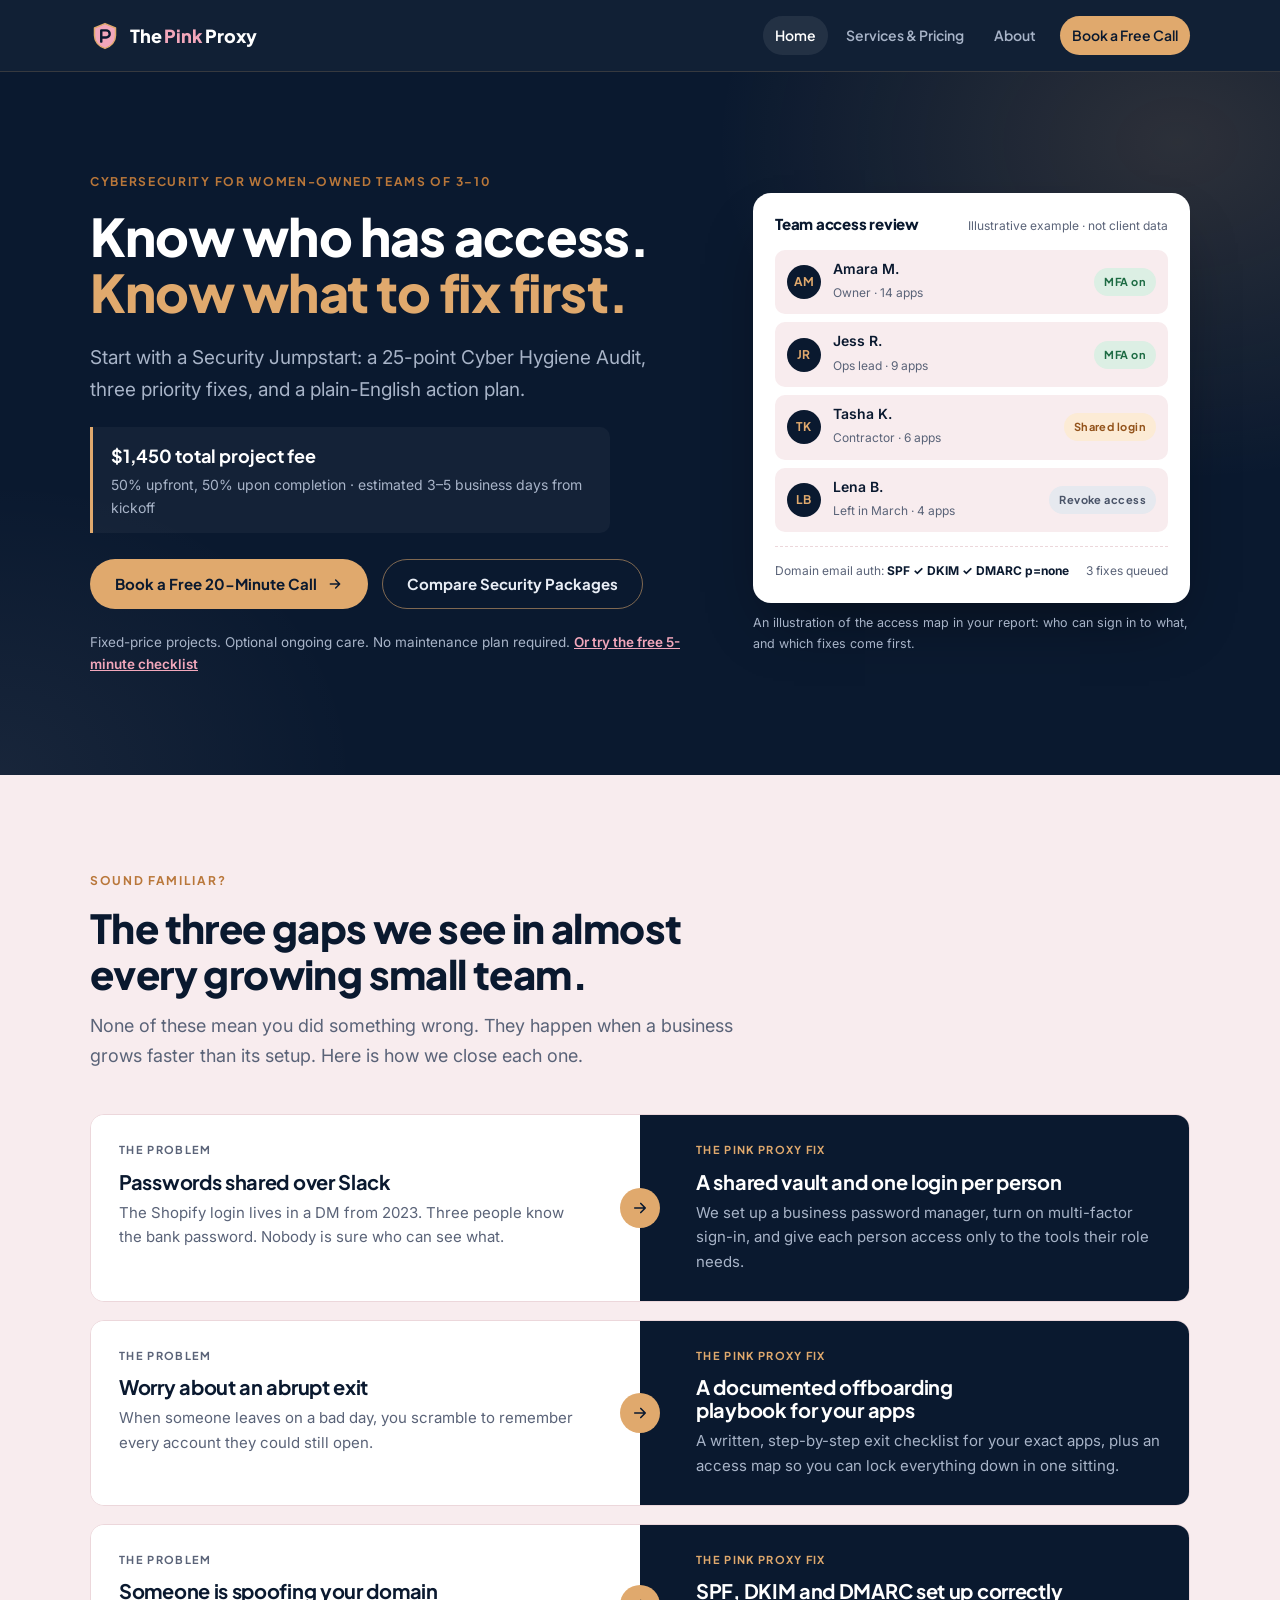
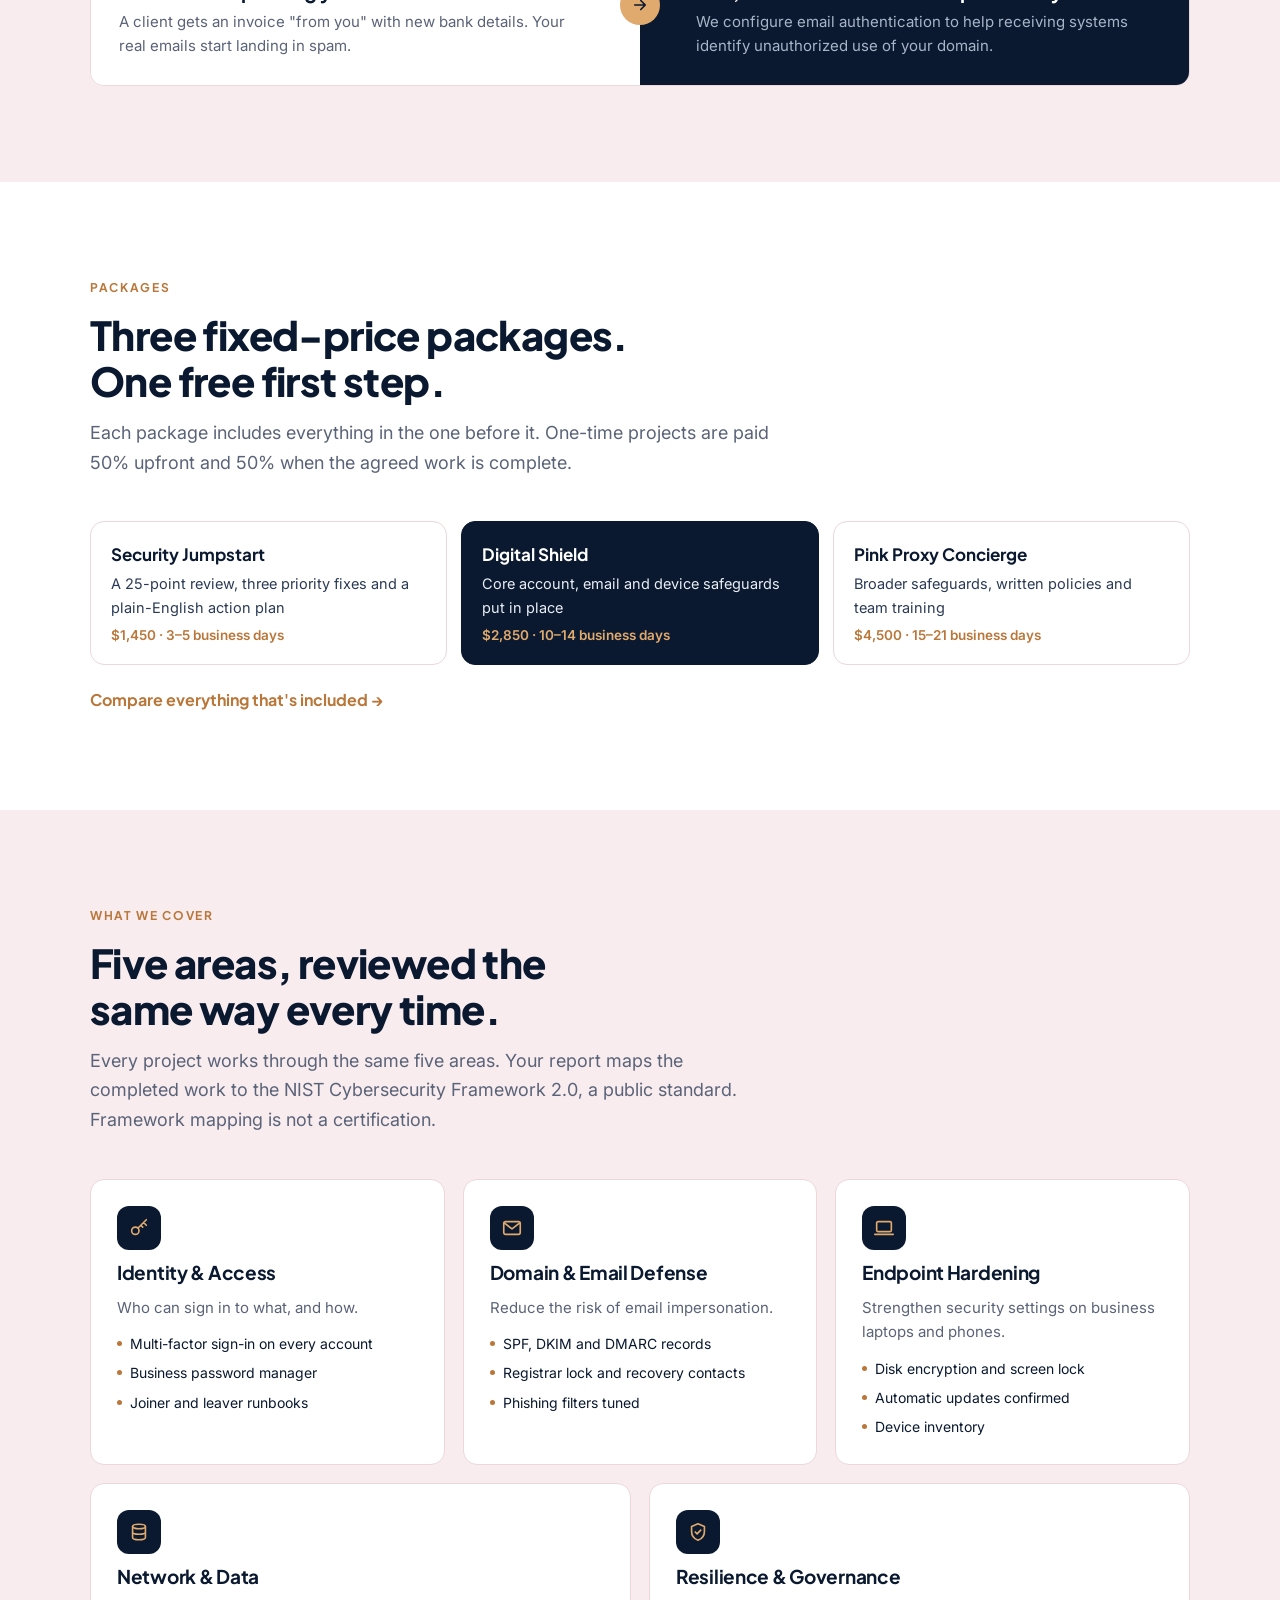
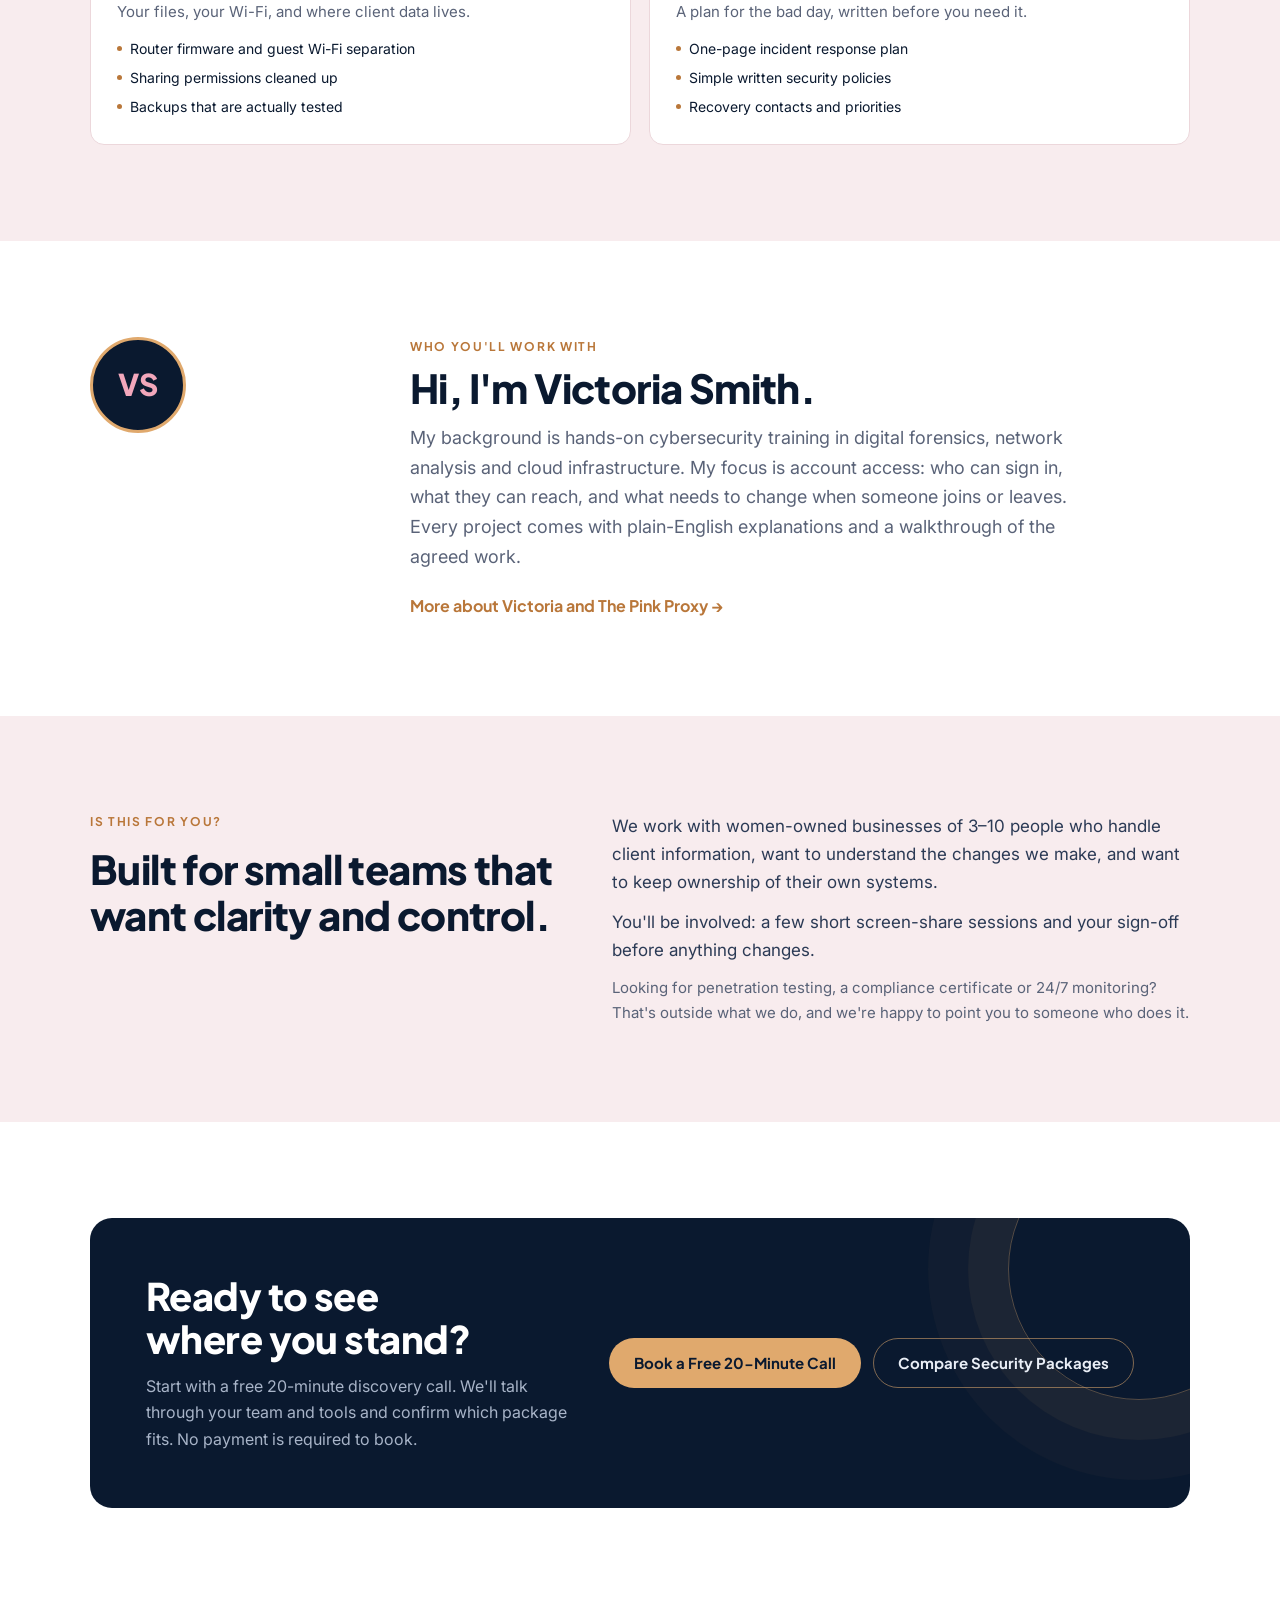
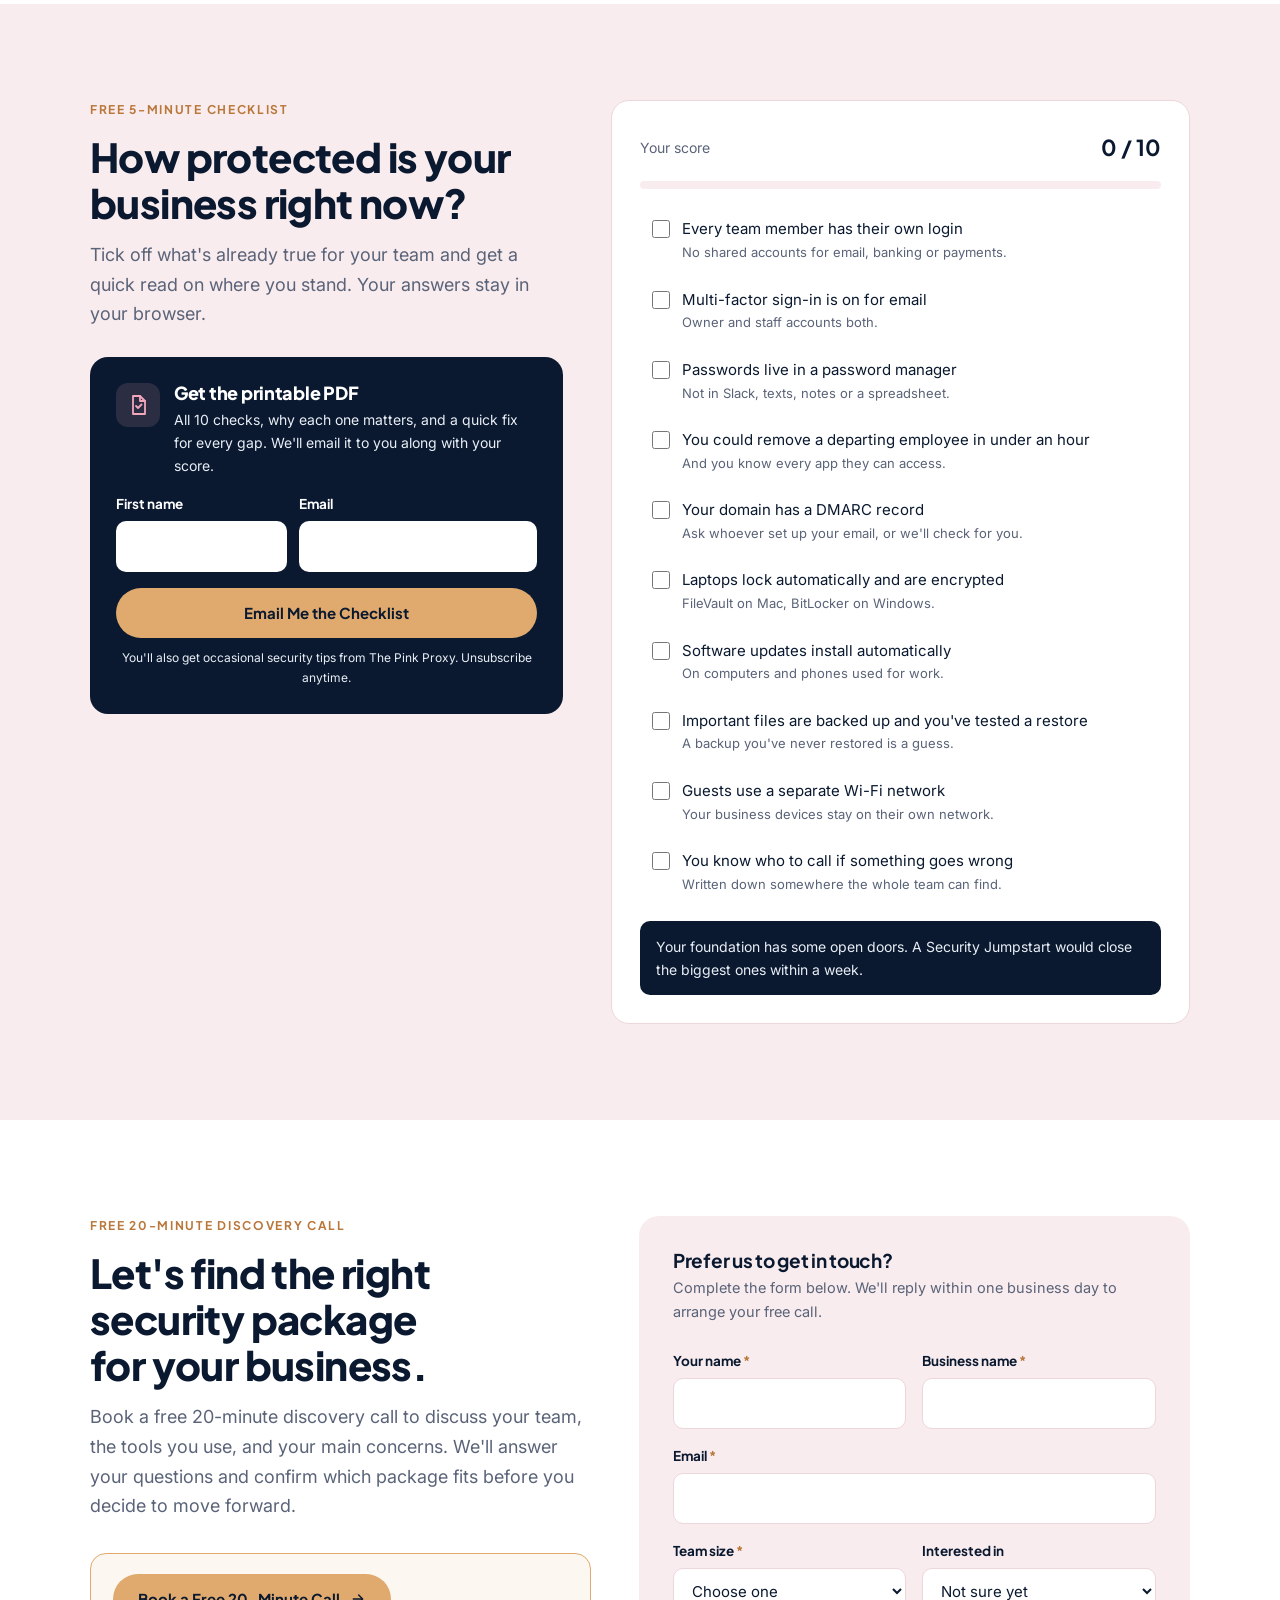
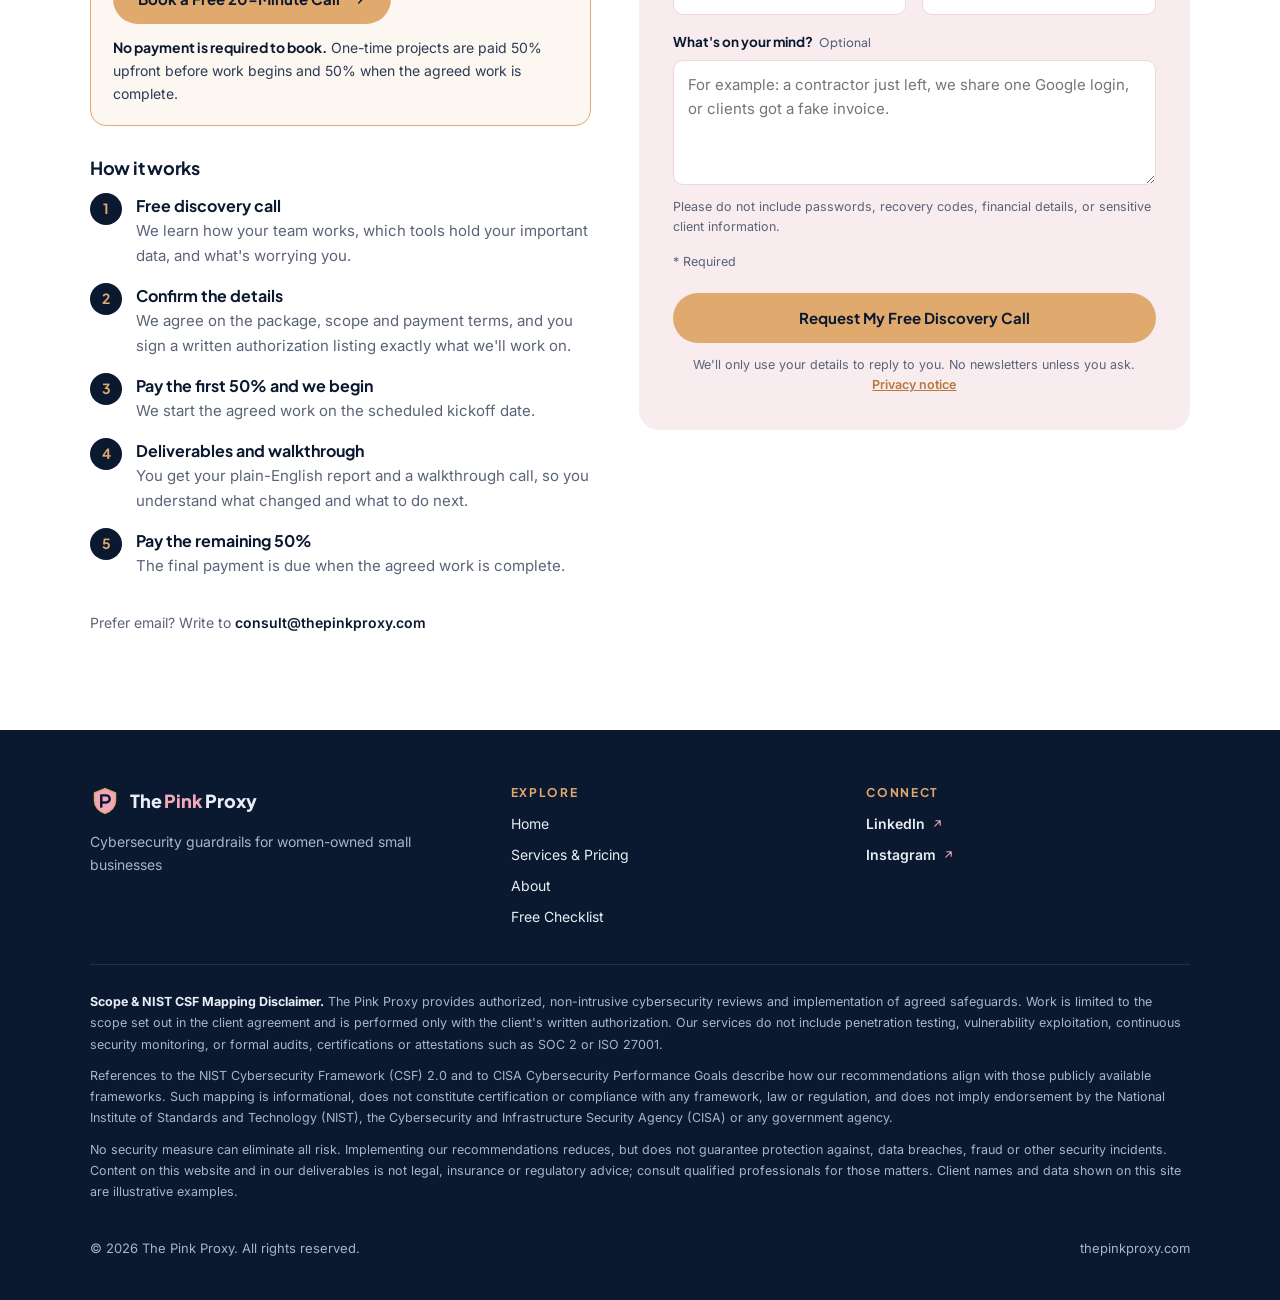
==== index.html @ 1617283b "Review 04: homepage hero, section order, package overview, founder and fit blocks Implements brief i" ====
<!doctype html>
<html lang="en">
<head>
<meta charset="utf-8">
<meta name="viewport" content="width=device-width, initial-scale=1">
<title>The Pink Proxy | Cybersecurity for Women-Owned Small Businesses</title>
<meta name="description" content="Cybersecurity guardrails for women-owned small businesses with 3–10 employees. Fixed-price security projects mapped to NIST CSF 2.0, starting with a free 20-minute discovery call.">
<meta property="og:title" content="The Pink Proxy | Cybersecurity for Women-Owned Small Businesses">
<meta property="og:description" content="Cybersecurity guardrails for women-owned small businesses with 3–10 employees. Fixed-price security projects mapped to NIST CSF 2.0, starting with a free 20-minute discovery call.">
<meta property="og:type" content="website">
<meta property="og:url" content="https://thepinkproxy.com/">
<meta name="theme-color" content="#0A192F">
<link rel="icon" href="assets/favicon.svg" type="image/svg+xml">
<link rel="preconnect" href="https://fonts.googleapis.com">
<link rel="preconnect" href="https://fonts.gstatic.com" crossorigin>
<link rel="stylesheet" href="https://fonts.googleapis.com/css2?family=Plus+Jakarta+Sans:wght@500;600;700;800&family=Inter:wght@400;500;600&display=swap">
<link rel="stylesheet" href="css/styles.css">
</head>
<body>

<!-- Icon sprite: referenced with <use href="#i-name"> -->
<svg width="0" height="0" style="position:absolute" aria-hidden="true">
  <symbol id="i-check" viewBox="0 0 24 24" fill="none" stroke="currentColor" stroke-width="2.4" stroke-linecap="round" stroke-linejoin="round"><path d="M5 12.5l4.5 4.5L19 7.5"/></symbol>
  <symbol id="i-arrow" viewBox="0 0 24 24" fill="none" stroke="currentColor" stroke-width="2.2" stroke-linecap="round" stroke-linejoin="round"><path d="M5 12h14M13 6l6 6-6 6"/></symbol>
  <symbol id="i-key" viewBox="0 0 24 24" fill="none" stroke="currentColor" stroke-width="1.8" stroke-linecap="round" stroke-linejoin="round"><circle cx="8" cy="15" r="4"/><path d="M11 12l9-9M17 6l3 3M14 9l2 2"/></symbol>
  <symbol id="i-mail" viewBox="0 0 24 24" fill="none" stroke="currentColor" stroke-width="1.8" stroke-linecap="round" stroke-linejoin="round"><rect x="3" y="5" width="18" height="14" rx="2"/><path d="M3.5 6.5l8.5 6.5 8.5-6.5"/></symbol>
  <symbol id="i-laptop" viewBox="0 0 24 24" fill="none" stroke="currentColor" stroke-width="1.8" stroke-linecap="round" stroke-linejoin="round"><rect x="4" y="5" width="16" height="11" rx="1.5"/><path d="M2 19h20"/></symbol>
  <symbol id="i-net" viewBox="0 0 24 24" fill="none" stroke="currentColor" stroke-width="1.8" stroke-linecap="round" stroke-linejoin="round"><ellipse cx="12" cy="6" rx="7" ry="2.5"/><path d="M5 6v6c0 1.4 3.1 2.5 7 2.5s7-1.1 7-2.5V6M5 12v6c0 1.4 3.1 2.5 7 2.5s7-1.1 7-2.5v-6"/></symbol>
  <symbol id="i-shield" viewBox="0 0 24 24" fill="none" stroke="currentColor" stroke-width="1.8" stroke-linecap="round" stroke-linejoin="round"><path d="M12 3l7 3v5.5c0 4.4-3 8.1-7 9.5-4-1.4-7-5.1-7-9.5V6l7-3z"/><path d="M9 12l2 2 4-4"/></symbol>
  <symbol id="i-ext" viewBox="0 0 24 24" fill="none" stroke="currentColor" stroke-width="2" stroke-linecap="round" stroke-linejoin="round"><path d="M7 17L17 7M9 7h8v8"/></symbol>
  <symbol id="i-info" viewBox="0 0 24 24" fill="none" stroke="currentColor" stroke-width="1.8" stroke-linecap="round" stroke-linejoin="round"><circle cx="12" cy="12" r="9"/><path d="M12 11v6M12 7.5v.5"/></symbol>
</svg>

<header class="site">
  <div class="wrap bar">
    <a class="logo" href="index.html" aria-label="The Pink Proxy home">
      <svg class="logo-mark" viewBox="0 0 32 32" aria-hidden="true"><path d="M16 2.8l11.2 4.7v8c0 6.6-4.7 11.9-11.2 13.7C9.5 27.4 4.8 22.1 4.8 15.5v-8L16 2.8z" fill="#F2A7BB" stroke="#E0A96D" stroke-width="1.6" stroke-linejoin="round"/><path d="M12 22V10h5.2a3.8 3.8 0 010 7.6H12" fill="none" stroke="#0A192F" stroke-width="2.6" stroke-linecap="round" stroke-linejoin="round"/></svg>
      <span>The <em>Pink</em> Proxy</span>
    </a>
    <nav class="main" aria-label="Main">
      <a href="index.html" aria-current="page">Home</a>
      <a href="services.html">Services &amp; Pricing</a>
      <a href="about.html">About</a>
      <a href="#book" class="nav-cta">Book a Free Call</a>
    </nav>
  </div>
</header>

<main>
  <div class="hero">
    <div class="wrap">
      <div>
        <p class="eyebrow">Cybersecurity for women-owned teams of 3–10</p>
        <h1 style="margin-top:16px">Know who has access. <span class="accent">Know what to fix first.</span></h1>
        <p class="sub">Start with a Security Jumpstart: a 25-point Cyber Hygiene Audit, three priority fixes, and a plain-English action plan.</p>
        <p class="offer"><b>$1,450 total project fee</b><span>50% upfront, 50% upon completion · estimated 3–5 business days from kickoff</span></p>
        <div class="ctas">
          <a class="btn btn-primary" href="#book">Book a Free 20-Minute Call <svg aria-hidden="true"><use href="#i-arrow"/></svg></a>
          <a class="btn btn-ghost" href="services.html">Compare Security Packages</a>
        </div>
        <p class="hero-note">Fixed-price projects. Optional ongoing care. No maintenance plan required. <a href="#checklist">Or try the free 5-minute checklist</a></p>
      </div>
      <figure class="roster-fig">
        <aside class="roster" aria-label="Illustrative access-review example">
          <div class="roster-head"><h3>Team access review</h3><small>Illustrative example · not client data</small></div>
          <ul>
            <li><div class="av" aria-hidden="true">AM</div><div class="who"><b>Amara M.</b><span>Owner · 14 apps</span></div><span class="pill ok">MFA on</span></li>
            <li><div class="av" aria-hidden="true">JR</div><div class="who"><b>Jess R.</b><span>Ops lead · 9 apps</span></div><span class="pill ok">MFA on</span></li>
            <li><div class="av" aria-hidden="true">TK</div><div class="who"><b>Tasha K.</b><span>Contractor · 6 apps</span></div><span class="pill warn">Shared login</span></li>
            <li><div class="av" aria-hidden="true">LB</div><div class="who"><b>Lena B.</b><span>Left in March · 4 apps</span></div><span class="pill off">Revoke access</span></li>
          </ul>
          <div class="foot"><span>Domain email auth: <b>SPF ✓ DKIM ✓ DMARC p=none</b></span><span>3 fixes queued</span></div>
        </aside>
        <figcaption>An illustration of the access map in your report: who can sign in to what, and which fixes come first.</figcaption>
      </figure>
    </div>
  </div>

  <section class="band blush">
    <div class="wrap">
      <div class="section-head">
        <p class="eyebrow">Sound familiar?</p>
        <h2 class="h2">The three gaps we see in almost every growing small team.</h2>
        <p class="lede">None of these mean you did something wrong. They happen when a business grows faster than its setup. Here is how we close each one.</p>
      </div>
      <div class="ps">
        <div class="ps-row">
          <div class="ps-cell problem"><p class="tag">The problem</p><h3>Passwords shared over Slack</h3><p>The Shopify login lives in a DM from 2023. Three people know the bank password. Nobody is sure who can see what.</p></div>
          <div class="ps-arrow" aria-hidden="true"><span><svg><use href="#i-arrow"/></svg></span></div>
          <div class="ps-cell fix"><p class="tag">The Pink Proxy fix</p><h3>A shared vault and one login per person</h3><p>We set up a business password manager, turn on multi-factor sign-in, and give each person access only to the tools their role needs.</p></div>
        </div>
        <div class="ps-row">
          <div class="ps-cell problem"><p class="tag">The problem</p><h3>Worry about an abrupt exit</h3><p>When someone leaves on a bad day, you scramble to remember every account they could still open.</p></div>
          <div class="ps-arrow" aria-hidden="true"><span><svg><use href="#i-arrow"/></svg></span></div>
          <div class="ps-cell fix"><p class="tag">The Pink Proxy fix</p><h3>A documented offboarding playbook for your apps</h3><p>A written, step-by-step exit checklist for your exact apps, plus an access map so you can lock everything down in one sitting.</p></div>
        </div>
        <div class="ps-row">
          <div class="ps-cell problem"><p class="tag">The problem</p><h3>Someone is spoofing your domain</h3><p>A client gets an invoice "from you" with new bank details. Your real emails start landing in spam.</p></div>
          <div class="ps-arrow" aria-hidden="true"><span><svg><use href="#i-arrow"/></svg></span></div>
          <div class="ps-cell fix"><p class="tag">The Pink Proxy fix</p><h3>SPF, DKIM and DMARC set up correctly</h3><p>We configure email authentication to help receiving systems identify unauthorized use of your domain.</p></div>
        </div>
      </div>
    </div>
  </section>

  <section class="band">
    <div class="wrap">
      <div class="section-head">
        <p class="eyebrow">Packages</p>
        <h2 class="h2">Three fixed-price packages. One free first step.</h2>
        <p class="lede">Each package includes everything in the one before it. One-time projects are paid 50% upfront and 50% when the agreed work is complete.</p>
      </div>
      <div class="chooser-grid">
        <a class="pick" href="services.html#tier-jumpstart"><b>Security Jumpstart</b><span>A 25-point review, three priority fixes and a plain-English action plan</span><em>$1,450 · 3–5 business days</em></a>
        <a class="pick rec" href="services.html#tier-shield"><b>Digital Shield</b><span>Core account, email and device safeguards put in place</span><em>$2,850 · 10–14 business days</em></a>
        <a class="pick" href="services.html#tier-concierge"><b>Pink Proxy Concierge</b><span>Broader safeguards, written policies and team training</span><em>$4,500 · 15–21 business days</em></a>
      </div>
      <p class="more-link"><a href="services.html">Compare everything that's included →</a></p>
    </div>
  </section>

  <section class="band blush">
    <div class="wrap">
      <div class="section-head">
        <p class="eyebrow">What we cover</p>
        <h2 class="h2">Five areas, reviewed the same way every time.</h2>
        <p class="lede">Every project works through the same five areas. Your report maps the completed work to the NIST Cybersecurity Framework 2.0, a public standard. Framework mapping is not a certification.</p>
      </div>
      <div class="pillars">
        <article class="pillar">
          <div class="ic"><svg><use href="#i-key"/></svg></div>
          <h3>Identity &amp; Access</h3>
          <p>Who can sign in to what, and how.</p>
          <ul><li>Multi-factor sign-in on every account</li><li>Business password manager</li><li>Joiner and leaver runbooks</li></ul>
        </article>
        <article class="pillar">
          <div class="ic"><svg><use href="#i-mail"/></svg></div>
          <h3>Domain &amp; Email Defense</h3>
          <p>Reduce the risk of email impersonation.</p>
          <ul><li>SPF, DKIM and DMARC records</li><li>Registrar lock and recovery contacts</li><li>Phishing filters tuned</li></ul>
        </article>
        <article class="pillar">
          <div class="ic"><svg><use href="#i-laptop"/></svg></div>
          <h3>Endpoint Hardening</h3>
          <p>Strengthen security settings on business laptops and phones.</p>
          <ul><li>Disk encryption and screen lock</li><li>Automatic updates confirmed</li><li>Device inventory</li></ul>
        </article>
        <article class="pillar">
          <div class="ic"><svg><use href="#i-net"/></svg></div>
          <h3>Network &amp; Data</h3>
          <p>Your files, your Wi-Fi, and where client data lives.</p>
          <ul><li>Router firmware and guest Wi-Fi separation</li><li>Sharing permissions cleaned up</li><li>Backups that are actually tested</li></ul>
        </article>
        <article class="pillar">
          <div class="ic"><svg><use href="#i-shield"/></svg></div>
          <h3>Resilience &amp; Governance</h3>
          <p>A plan for the bad day, written before you need it.</p>
          <ul><li>One-page incident response plan</li><li>Simple written security policies</li><li>Recovery contacts and priorities</li></ul>
        </article>
      </div>
    </div>
  </section>

  <section class="band">
    <div class="wrap founder-mini">
      <div class="initials" aria-hidden="true">VS</div>
      <div>
        <p class="eyebrow">Who you'll work with</p>
        <h2 class="h2" style="margin-top:8px">Hi, I'm Victoria Smith.</h2>
        <p class="lede" style="margin-top:12px">My background is hands-on cybersecurity training in digital forensics, network analysis and cloud infrastructure. My focus is account access: who can sign in, what they can reach, and what needs to change when someone joins or leaves. Every project comes with plain-English explanations and a walkthrough of the agreed work.</p>
        <p class="more-link"><a href="about.html">More about Victoria and The Pink Proxy →</a></p>
      </div>
    </div>
  </section>

  <section class="band blush" id="fit">
    <div class="wrap fit-short">
      <div class="section-head" style="margin-bottom:0">
        <p class="eyebrow">Is this for you?</p>
        <h2 class="h2">Built for small teams that want clarity and control.</h2>
      </div>
      <div class="fit-text">
        <p>We work with women-owned businesses of 3–10 people who handle client information, want to understand the changes we make, and want to keep ownership of their own systems.</p>
        <p>You'll be involved: a few short screen-share sessions and your sign-off before anything changes.</p>
        <p class="muted">Looking for penetration testing, a compliance certificate or 24/7 monitoring? That's outside what we do, and we're happy to point you to someone who does it.</p>
      </div>
    </div>
  </section>

  <section class="band">
    <div class="wrap">
      <div class="callout">
        <div>
          <h2>Ready to see where you stand?</h2>
          <p>Start with a free 20-minute discovery call. We'll talk through your team and tools and confirm which package fits. No payment is required to book.</p>
        </div>
        <div class="ctas">
          <a class="btn btn-primary" href="#book">Book a Free 20-Minute Call</a>
          <a class="btn btn-ghost" href="services.html">Compare Security Packages</a>
        </div>
      </div>
    </div>
  </section>

  <section class="band blush" id="checklist">
    <div class="wrap checklist">
      <div class="checklist-intro">
      <div class="section-head" style="margin-bottom:0">
        <p class="eyebrow">Free 5-minute checklist</p>
        <h2 class="h2">How protected is your business right now?</h2>
        <p class="lede">Tick off what's already true for your team and get a quick read on where you stand. Your answers stay in your browser.</p>
      </div>
      <form class="pdf-signup" id="pdf-signup" novalidate>
        <div class="pdf-signup-head">
          <svg class="pdf-ic" viewBox="0 0 24 24" aria-hidden="true"><path d="M7 3h7l5 5v13H7z" fill="none" stroke="currentColor" stroke-width="1.8" stroke-linejoin="round"/><path d="M14 3v5h5M10 13l2 2 3.5-3.5" fill="none" stroke="currentColor" stroke-width="1.8" stroke-linecap="round" stroke-linejoin="round"/></svg>
          <div>
            <h3>Get the printable PDF</h3>
            <p>All 10 checks, why each one matters, and a quick fix for every gap. We'll email it to you along with your score.</p>
          </div>
        </div>
        <input type="text" name="company_website" class="hp" tabindex="-1" autocomplete="off" aria-hidden="true">
        <div class="pdf-fields">
          <div class="field">
            <label for="ps-name">First name</label>
            <input id="ps-name" name="first_name" type="text" autocomplete="given-name">
          </div>
          <div class="field">
            <label for="ps-email">Email</label>
            <input id="ps-email" name="email" type="email" autocomplete="email" required>
          </div>
        </div>
        <button class="btn btn-primary submit" type="submit">Email Me the Checklist</button>
        <p class="pdf-consent">You'll also get occasional security tips from The Pink Proxy. Unsubscribe anytime.</p>
        <div class="form-status" id="pdf-status" role="status" aria-live="polite" hidden></div>
      </form>
      </div>
      <div class="card">
        <div class="cl-progress"><span>Your score</span><b><span id="cl-score">0</span> / 10</b></div>
        <div class="meter"><i id="cl-meter"></i></div>
        <ul class="cl-list" id="cl-list"></ul>
        <div class="cl-result" id="cl-result" aria-live="polite"></div>
      </div>
    </div>
  </section>

<!-- Booking / contact (same on every page) -->
<section class="band" id="book">
  <div class="wrap contact">
    <div class="contact-intro">
      <div class="section-head" style="margin-bottom:0">
        <p class="eyebrow">Free 20-minute discovery call</p>
        <h2 class="h2">Let's find the right security package for your business.</h2>
        <p class="lede">Book a free 20-minute discovery call to discuss your team, the tools you use, and your main concerns. We'll answer your questions and confirm which package fits before you decide to move forward.</p>
      </div>
      <div class="book-direct">
        <a class="btn btn-primary" href="https://calendar.app.google/6q6vAAoAaH3e21nY7" target="_blank" rel="noopener">Book a Free 20-Minute Call <svg aria-hidden="true"><use href="#i-arrow"/></svg></a>
        <p class="pay-note"><b>No payment is required to book.</b> One-time projects are paid 50% upfront before work begins and 50% when the agreed work is complete.</p>
      </div>
      <div class="how">
        <h3>How it works</h3>
        <ol class="steps">
          <li><div><b>Free discovery call</b><p>We learn how your team works, which tools hold your important data, and what's worrying you.</p></div></li>
          <li><div><b>Confirm the details</b><p>We agree on the package, scope and payment terms, and you sign a written authorization listing exactly what we'll work on.</p></div></li>
          <li><div><b>Pay the first 50% and we begin</b><p>We start the agreed work on the scheduled kickoff date.</p></div></li>
          <li><div><b>Deliverables and walkthrough</b><p>You get your plain-English report and a walkthrough call, so you understand what changed and what to do next.</p></div></li>
          <li><div><b>Pay the remaining 50%</b><p>The final payment is due when the agreed work is complete.</p></div></li>
        </ol>
      </div>
      <p class="alt-contact">Prefer email? Write to <span class="email-inline">consult@thepinkproxy.com</span></p>
    </div>

    <form class="contact-form" id="contact-form" novalidate>
      <div class="form-head">
        <h3>Prefer us to get in touch?</h3>
        <p>Complete the form below. We'll reply within one business day to arrange your free call.</p>
      </div>
      <!-- Spam trap: real visitors never see or fill this -->
      <input type="checkbox" name="botcheck" class="hp" tabindex="-1" autocomplete="off" aria-hidden="true">

      <div class="form-grid">
        <div class="field">
          <label for="cf-name">Your name <span class="req" aria-hidden="true">*</span></label>
          <input id="cf-name" name="name" type="text" autocomplete="name" required aria-required="true">
        </div>
        <div class="field">
          <label for="cf-business">Business name <span class="req" aria-hidden="true">*</span></label>
          <input id="cf-business" name="business" type="text" autocomplete="organization" required aria-required="true">
        </div>
        <div class="field full">
          <label for="cf-email">Email <span class="req" aria-hidden="true">*</span></label>
          <input id="cf-email" name="email" type="email" autocomplete="email" required aria-required="true">
        </div>
        <div class="field">
          <label for="cf-size">Team size <span class="req" aria-hidden="true">*</span></label>
          <select id="cf-size" name="team_size" required aria-required="true">
            <option value="" selected disabled>Choose one</option>
            <option>Just me</option>
            <option>2–5 people</option>
            <option>6–10 people</option>
            <option>More than 10</option>
          </select>
        </div>
        <div class="field">
          <label for="cf-package">Interested in</label>
          <select id="cf-package" name="package">
            <option value="Not sure yet" selected>Not sure yet</option>
            <option value="Security Jumpstart">Security Jumpstart · $1,450</option>
            <option value="Digital Shield">Digital Shield · $2,850</option>
            <option value="Pink Proxy Concierge">Pink Proxy Concierge · $4,500</option>
            <option value="Quarterly Maintenance">Ongoing Cyber Care · $450/mo</option>
          </select>
        </div>
        <div class="field full">
          <label for="cf-message">What's on your mind? <span class="opt">Optional</span></label>
          <textarea id="cf-message" name="message" rows="4" aria-describedby="cf-sensitive" placeholder="For example: a contractor just left, we share one Google login, or clients got a fake invoice."></textarea>
          <p class="hint" id="cf-sensitive">Please do not include passwords, recovery codes, financial details, or sensitive client information.</p>
        </div>
      </div>
      <p class="req-note"><span aria-hidden="true">*</span> Required</p>

      <button class="btn btn-primary submit" type="submit">Request My Free Discovery Call</button>
      <p class="form-note">We'll only use your details to reply to you. No newsletters unless you ask. <a href="privacy.html">Privacy notice</a></p>
      <div class="form-status" id="form-status" role="status" aria-live="polite" hidden></div>
    </form>
  </div>
</section>
</main>

<footer>
  <div class="wrap">
    <div class="f-top">
      <div>
        <a class="logo" href="index.html"><svg class="logo-mark" viewBox="0 0 32 32" aria-hidden="true"><path d="M16 2.8l11.2 4.7v8c0 6.6-4.7 11.9-11.2 13.7C9.5 27.4 4.8 22.1 4.8 15.5v-8L16 2.8z" fill="#F2A7BB" stroke="#E0A96D" stroke-width="1.6" stroke-linejoin="round"/><path d="M12 22V10h5.2a3.8 3.8 0 010 7.6H12" fill="none" stroke="#0A192F" stroke-width="2.6" stroke-linecap="round" stroke-linejoin="round"/></svg><span>The <em>Pink</em> Proxy</span></a>
        <p style="margin-top:14px;max-width:36ch">Cybersecurity guardrails for women-owned small businesses</p>
      </div>
      <div>
        <h4>Explore</h4>
        <ul><li><a href="index.html">Home</a></li><li><a href="services.html">Services &amp; Pricing</a></li><li><a href="about.html">About</a></li><li><a href="#checklist">Free Checklist</a></li></ul>
      </div>
      <div>
        <h4>Connect</h4>
        <ul class="social">
          <li><a href="https://www.linkedin.com/company/pink-proxy/" target="_blank" rel="noopener">LinkedIn <svg aria-hidden="true"><use href="#i-ext"/></svg></a></li>
          <li><a href="https://www.instagram.com/thepinkproxy/" target="_blank" rel="noopener">Instagram <svg aria-hidden="true"><use href="#i-ext"/></svg></a></li>
        </ul>
      </div>
    </div>
    <div class="legal">
      <p><b>Scope &amp; NIST CSF Mapping Disclaimer.</b> The Pink Proxy provides authorized, non-intrusive cybersecurity reviews and implementation of agreed safeguards. Work is limited to the scope set out in the client agreement and is performed only with the client's written authorization. Our services do not include penetration testing, vulnerability exploitation, continuous security monitoring, or formal audits, certifications or attestations such as SOC 2 or ISO 27001.</p>
      <p>References to the NIST Cybersecurity Framework (CSF) 2.0 and to CISA Cybersecurity Performance Goals describe how our recommendations align with those publicly available frameworks. Such mapping is informational, does not constitute certification or compliance with any framework, law or regulation, and does not imply endorsement by the National Institute of Standards and Technology (NIST), the Cybersecurity and Infrastructure Security Agency (CISA) or any government agency.</p>
      <p>No security measure can eliminate all risk. Implementing our recommendations reduces, but does not guarantee protection against, data breaches, fraud or other security incidents. Content on this website and in our deliverables is not legal, insurance or regulatory advice; consult qualified professionals for those matters. Client names and data shown on this site are illustrative examples.</p>
    </div>
    <div class="f-bottom"><span>© 2026 The Pink Proxy. All rights reserved.</span><span>thepinkproxy.com</span></div>
  </div>
</footer>

<script src="js/checklist.js"></script>
<script src="js/main.js"></script>
</body>
</html>
---- css/styles.css ----
/* The Pink Proxy — shared styles
   Layout: navy authority bands alternate with blush/white working sections; copper used only for actions and fine rules. Single deliberate light look. */
:root{
  --navy:#0A192F; --navy-2:#13294A; --navy-ink:#2B3A55;
  --pink:#F2A7BB; --copper:#E0A96D; --copper-deep:#B9773A; --copper-soft:#F3DDC4;
  --blush:#F8ECEE; --blush-line:#ECD7DB; --white:#FFFFFF;
  --muted:#5A6378; --on-navy:#E9EEF6; --on-navy-muted:#A8B4C8;
  --display:"Plus Jakarta Sans","Montserrat",system-ui,-apple-system,"Segoe UI",sans-serif;
  --body:"Inter",system-ui,-apple-system,"Segoe UI",Roboto,sans-serif;
  --r:14px; --max:1140px;
  color-scheme:light;
}
*{box-sizing:border-box}
/* Base reset */
html{-webkit-text-size-adjust:100%;scroll-behavior:smooth}
body{margin:0}
img,svg{max-width:100%}
[hidden]{display:none!important}

body{background:var(--white);color:var(--navy);font-family:var(--body);font-size:16px;line-height:1.65;-webkit-font-smoothing:antialiased}
h1,h2,h3,h4{font-family:var(--display);margin:0;text-wrap:balance;letter-spacing:-.015em;line-height:1.15}
p{margin:0}
a{color:inherit}
.wrap{max-width:var(--max);margin:0 auto;padding-left:max(20px,env(safe-area-inset-left,0px));padding-right:max(20px,env(safe-area-inset-right,0px))}
.band{padding-block:clamp(56px,8vw,96px)}
.band.blush{background:var(--blush)}
.band.navy{background:var(--navy);color:var(--on-navy)}
.eyebrow{font-family:var(--display);font-size:12px;font-weight:700;letter-spacing:.14em;text-transform:uppercase;color:var(--copper-deep)}
.navy .eyebrow{color:var(--copper)}
.h2{font-size:clamp(28px,3.6vw,40px);font-weight:800}
.lede{font-size:18px;color:var(--muted);max-width:62ch}
.navy .lede{color:var(--on-navy-muted)}
.section-head{display:grid;gap:14px;margin-bottom:44px;max-width:720px}
:focus-visible{outline:3px solid var(--copper);outline-offset:3px;border-radius:6px}

/* Buttons */
.btn{display:inline-flex;align-items:center;justify-content:center;gap:10px;font-family:var(--display);font-weight:700;font-size:15px;padding:15px 24px;border-radius:999px;border:1.5px solid transparent;text-decoration:none;cursor:pointer;transition:transform .15s ease,background .15s ease,border-color .15s ease;line-height:1.2}
.btn:hover{transform:translateY(-1px)}
.btn-primary{background:var(--copper);color:var(--navy)}
.btn-primary:hover{background:#E8B783}
.btn-ghost{background:transparent;color:var(--on-navy);border-color:rgba(224,169,109,.55)}
.btn-ghost:hover{border-color:var(--copper);background:rgba(224,169,109,.08)}
.btn-navy{background:var(--navy);color:var(--white)}
.btn-navy:hover{background:var(--navy-2)}
.btn-outline{background:transparent;color:var(--navy);border-color:var(--navy)}
.btn svg{width:16px;height:16px}

/* Header */
header.site{position:sticky;top:0;z-index:20;background:rgba(10,25,47,.97);backdrop-filter:blur(8px);border-bottom:1px solid rgba(224,169,109,.18)}
header .bar{display:flex;align-items:center;justify-content:space-between;gap:16px;padding-block:16px;flex-wrap:wrap}
.logo{display:flex;align-items:center;gap:10px;text-decoration:none;color:var(--white);font-family:var(--display);font-weight:800;font-size:18px;letter-spacing:-.01em}
.logo-mark{width:30px;height:30px;flex:none}
.logo span em{font-style:normal;color:var(--pink)}
nav.main{display:flex;align-items:center;gap:6px;flex-wrap:wrap}
nav.main a{color:var(--on-navy-muted);text-decoration:none;font-family:var(--display);font-weight:600;font-size:14px;padding:8px 12px;border-radius:999px}
nav.main a:hover{color:var(--white)}
nav.main a[aria-current="page"]{color:var(--white);background:rgba(255,255,255,.08)}
nav.main a.nav-cta{background:var(--copper);color:var(--navy);margin-left:6px}
@media (max-width:620px){nav.main a.nav-cta{display:none} header .bar{padding-block:12px}}

/* Hero */
.hero{background:var(--navy);color:var(--on-navy);position:relative;overflow:hidden}
.hero::before{content:"";position:absolute;inset:0;background:radial-gradient(60% 80% at 92% 10%,rgba(224,169,109,.16),transparent 60%),radial-gradient(40% 60% at 0% 100%,rgba(248,236,238,.06),transparent 70%);pointer-events:none}
.hero .wrap{position:relative;display:grid;grid-template-columns:1.25fr .9fr;gap:56px;align-items:center;padding-block:clamp(56px,8vw,100px)}
.hero h1{font-size:clamp(34px,5vw,58px);font-weight:800;color:var(--white);line-height:1.08}
.hero h1 .accent{color:var(--copper)}
.hero .sub{font-size:19px;color:var(--on-navy-muted);margin-top:22px;max-width:56ch}
.hero .ctas{display:flex;gap:14px;flex-wrap:wrap;margin-top:34px}
.hero .meta{display:flex;gap:22px;flex-wrap:wrap;margin-top:34px;font-size:13px;color:var(--on-navy-muted)}
.hero .meta span{display:flex;align-items:center;gap:8px}
.hero .meta span::before{content:"";width:6px;height:6px;border-radius:50%;background:var(--copper)}
@media (max-width:900px){.hero .wrap{grid-template-columns:1fr}}

/* Hero visual: access roster card */
.roster{background:var(--white);color:var(--navy);border-radius:18px;padding:22px;box-shadow:0 30px 60px -20px rgba(0,0,0,.45);min-width:0}
.roster-head{display:flex;justify-content:space-between;align-items:baseline;gap:10px;margin-bottom:14px}
.roster-head h3{font-size:15px;font-weight:800}
.roster-head small{font-size:12px;color:var(--muted)}
.roster ul{list-style:none;margin:0;padding:0;display:grid;gap:8px}
.roster li{display:grid;grid-template-columns:34px 1fr auto;align-items:center;gap:12px;padding:10px 12px;border-radius:10px;background:var(--blush)}
.av{width:34px;height:34px;border-radius:50%;display:grid;place-items:center;font-family:var(--display);font-weight:700;font-size:12px;background:var(--navy);color:var(--copper)}
.roster .who{min-width:0}
.roster .who b{display:block;font-size:14px;font-weight:600;line-height:1.3}
.roster .who span{font-size:12px;color:var(--muted)}
.pill{font-family:var(--display);font-size:11px;font-weight:700;letter-spacing:.04em;padding:5px 10px;border-radius:999px;white-space:nowrap}
.pill.ok{background:#DCEFE4;color:#1D6B43}
.pill.warn{background:#FCEBD5;color:#93531B}
.pill.off{background:#E6E9EF;color:#4A5468}
.roster .foot{margin-top:14px;padding-top:14px;border-top:1px dashed var(--blush-line);display:flex;justify-content:space-between;font-size:12px;color:var(--muted);gap:10px;flex-wrap:wrap}
.roster .foot b{color:var(--navy)}

/* Problem / solution */
.ps{display:grid;gap:18px}
.ps-row{display:grid;grid-template-columns:1fr 56px 1fr;align-items:stretch;gap:0;background:var(--white);border-radius:var(--r);border:1px solid var(--blush-line);overflow:hidden}
.ps-cell{padding:26px 28px;min-width:0}
.ps-cell.problem{background:var(--white)}
.ps-cell.fix{background:var(--navy);color:var(--on-navy)}
.ps-cell .tag{font-family:var(--display);font-size:11px;font-weight:700;letter-spacing:.12em;text-transform:uppercase;margin-bottom:10px;color:var(--muted)}
.ps-cell.fix .tag{color:var(--copper)}
.ps-cell h3{font-size:20px;font-weight:700;margin-bottom:8px}
.ps-cell.fix h3{color:var(--white)}
.ps-cell p{font-size:15px;color:var(--muted)}
.ps-cell.fix p{color:var(--on-navy-muted)}
.ps-arrow{display:grid;place-items:center;background:linear-gradient(90deg,var(--white) 50%,var(--navy) 50%)}
.ps-arrow span{width:40px;height:40px;border-radius:50%;background:var(--copper);display:grid;place-items:center;color:var(--navy)}
.ps-arrow svg{width:18px;height:18px}
@media (max-width:760px){
  .ps-row{grid-template-columns:1fr}
  .ps-arrow{background:linear-gradient(180deg,var(--white) 50%,var(--navy) 50%);padding:4px 0}
  .ps-arrow svg{transform:rotate(90deg)}
}

/* Pillars */
.pillars{display:grid;grid-template-columns:repeat(6,1fr);gap:18px}
.pillar{grid-column:span 2;background:var(--white);border:1px solid var(--blush-line);border-radius:var(--r);padding:26px;display:flex;flex-direction:column;gap:12px;min-width:0}
.pillar:nth-child(4),.pillar:nth-child(5){grid-column:span 3}
.pillar .ic{width:44px;height:44px;border-radius:12px;background:var(--navy);color:var(--copper);display:grid;place-items:center}
.pillar .ic svg{width:22px;height:22px}
.pillar h3{font-size:19px;font-weight:700}
.pillar p{font-size:15px;color:var(--muted)}
.pillar ul{margin:0;padding:0;list-style:none;display:grid;gap:6px;font-size:14px}
.pillar li{display:flex;gap:8px}
.pillar li::before{content:"";flex:none;width:5px;height:5px;margin-top:9px;border-radius:50%;background:var(--copper-deep)}
.csf{margin-top:auto;padding-top:12px;border-top:1px solid var(--blush-line);display:flex;gap:6px;flex-wrap:wrap;align-items:center}
.csf small{font-size:11px;color:var(--muted);margin-right:4px}
.code{font-family:ui-monospace,"SF Mono",Menlo,Consolas,monospace;font-size:11.5px;font-weight:600;background:var(--copper-soft);color:#6E4319;padding:3px 7px;border-radius:6px}
@media (max-width:900px){.pillars{grid-template-columns:1fr 1fr}.pillar,.pillar:nth-child(4),.pillar:nth-child(5){grid-column:span 1}.pillar:nth-child(5){grid-column:span 2}}
@media (max-width:600px){.pillars{grid-template-columns:1fr}.pillar:nth-child(5){grid-column:span 1}}

/* Checklist */
.checklist{display:grid;grid-template-columns:.9fr 1.1fr;gap:48px;align-items:start}
.checklist .card{background:var(--white);border-radius:18px;padding:28px;border:1px solid var(--blush-line);min-width:0}
.cl-progress{display:flex;justify-content:space-between;align-items:center;gap:12px;margin-bottom:16px;font-size:14px;color:var(--muted)}
.cl-progress b{font-family:var(--display);font-size:22px;color:var(--navy)}
.meter{height:8px;background:var(--blush);border-radius:99px;overflow:hidden;margin-bottom:18px}
.meter i{display:block;height:100%;width:0;background:var(--copper);transition:width .3s ease}
.cl-list{list-style:none;margin:0;padding:0;display:grid;gap:4px}
.cl-list label{display:grid;grid-template-columns:22px 1fr;gap:12px;padding:10px 8px;border-radius:10px;cursor:pointer;font-size:15px}
.cl-list label:hover{background:var(--blush)}
.cl-list input{width:18px;height:18px;margin-top:3px;accent-color:var(--navy)}
.cl-list small{display:block;color:var(--muted);font-size:13px}
.cl-result{margin-top:16px;padding:14px 16px;border-radius:10px;background:var(--navy);color:var(--on-navy);font-size:14px}
.checklist-intro{display:grid;gap:28px;min-width:0}
.pdf-signup{background:var(--navy);color:var(--on-navy);border-radius:18px;padding:26px;display:grid;gap:16px}
.pdf-signup-head{display:grid;grid-template-columns:44px 1fr;gap:14px;align-items:start}
.pdf-ic{width:44px;height:44px;padding:10px;border-radius:12px;background:rgba(242,167,187,.14);color:var(--pink)}
.pdf-signup h3{color:var(--white);font-size:18px;font-weight:800}
.pdf-signup-head p{font-size:14px;margin-top:4px}
.pdf-fields{display:grid;grid-template-columns:1fr 1.4fr;gap:12px}
.pdf-signup .field label{color:var(--white)}
.pdf-signup .field input{border-color:transparent}
.pdf-signup .field .err{color:var(--pink)}
.pdf-signup .field.invalid input{border-color:var(--pink)}
.pdf-signup .submit{width:100%}
.pdf-signup .submit[disabled]{opacity:.65;cursor:wait;transform:none}
.pdf-consent{font-size:12px;color:var(--on-navy);text-align:center;margin-top:-6px}
.pdf-signup .form-status.ok{background:rgba(242,167,187,.12);color:var(--white);border:1px solid rgba(242,167,187,.35)}
@media (max-width:860px){.checklist{grid-template-columns:1fr}}
@media (max-width:520px){.pdf-fields{grid-template-columns:1fr}}

/* Callout banner */
.callout{background:var(--navy);color:var(--on-navy);border-radius:22px;padding:clamp(32px,5vw,56px);display:grid;grid-template-columns:1.4fr auto;gap:32px;align-items:center;position:relative;overflow:hidden}
.callout::after{content:"";position:absolute;right:-80px;top:-80px;width:260px;height:260px;border-radius:50%;border:1px solid rgba(224,169,109,.35);box-shadow:0 0 0 40px rgba(224,169,109,.05),0 0 0 80px rgba(224,169,109,.03)}
.callout h2{color:var(--white);font-size:clamp(26px,3.4vw,38px);font-weight:800}
.callout p{color:var(--on-navy-muted);margin-top:12px;max-width:52ch}
.callout .ctas{display:flex;gap:12px;flex-wrap:wrap;position:relative;z-index:1}
@media (max-width:760px){.callout{grid-template-columns:1fr}}

/* Contact block */
.contact{display:grid;grid-template-columns:1fr 1.1fr;gap:48px;align-items:start}
.contact-intro{display:grid;gap:32px;min-width:0}
.book-direct{display:grid;gap:12px;justify-items:start;padding:20px 22px;border:1.5px dashed var(--copper);border-radius:16px;background:#FDF7F1}
.book-direct p{font-size:15px;color:var(--navy-ink)}
.book-direct b{font-family:var(--display);color:var(--navy)}
.alt-contact{font-size:14px;color:var(--muted)}
.email-inline{font-weight:600;color:var(--navy);user-select:all;overflow-wrap:anywhere}
.steps{list-style:none;margin:0;padding:0;display:grid;gap:14px;counter-reset:s}
.steps li{display:grid;grid-template-columns:32px 1fr;gap:14px;counter-increment:s}
.steps li::before{content:counter(s);width:32px;height:32px;border-radius:50%;background:var(--navy);color:var(--copper);display:grid;place-items:center;font-family:var(--display);font-weight:700;font-size:14px}
.steps b{font-family:var(--display)}
.steps p{font-size:15px;color:var(--muted)}

/* Contact form */
.contact-form{background:var(--blush);border-radius:20px;padding:clamp(22px,4vw,34px);display:grid;gap:20px;min-width:0}
.form-grid{display:grid;grid-template-columns:1fr 1fr;gap:16px}
.field{display:grid;gap:6px;min-width:0}
.field.full{grid-column:1/-1}
.field label{font-family:var(--display);font-weight:700;font-size:13.5px;color:var(--navy)}
.field .opt{font-weight:500;color:var(--muted);font-size:12px;margin-left:4px}
.field input,.field select,.field textarea{width:100%;font:inherit;font-size:15px;color:var(--navy);background:var(--white);border:1.5px solid var(--blush-line);border-radius:10px;padding:12px 14px;transition:border-color .15s ease,box-shadow .15s ease}
.field textarea{resize:vertical;min-height:110px}
.field input:focus,.field select:focus,.field textarea:focus{outline:none;border-color:var(--copper);box-shadow:0 0 0 3px rgba(224,169,109,.25)}
.field.invalid input,.field.invalid select{border-color:#C2410C}
.field .err{font-size:12.5px;color:#B3261E}
.hp{position:absolute;left:-9999px;width:1px;height:1px;opacity:0}
.contact-form .submit{width:100%}
.contact-form .submit[disabled]{opacity:.65;cursor:wait;transform:none}
.form-note{font-size:12.5px;color:var(--muted);text-align:center;margin-top:-8px}
.form-status{border-radius:12px;padding:16px 18px;font-size:15px}
.form-status.ok{background:var(--navy);color:var(--on-navy)}
.form-status.ok b{color:var(--white);font-family:var(--display);display:block;margin-bottom:4px}
.form-status.fail{background:#FDECEA;color:#8C1D18}
@media (max-width:860px){.contact{grid-template-columns:1fr}}
@media (max-width:520px){.form-grid{grid-template-columns:1fr}}

/* Page heads (services/about) */
.page-head{background:var(--navy);color:var(--on-navy)}
.page-head .wrap{padding-block:clamp(48px,7vw,84px);display:grid;gap:16px;max-width:var(--max)}
.page-head h1{color:var(--white);font-size:clamp(32px,4.4vw,50px);font-weight:800;max-width:20ch}
.page-head p{color:var(--on-navy-muted);font-size:18px;max-width:60ch}

/* Pricing */
.tiers{display:grid;grid-template-columns:repeat(3,1fr);gap:20px;align-items:stretch}
.tier{background:var(--white);border:1px solid var(--blush-line);border-radius:18px;padding:30px 26px;display:flex;flex-direction:column;gap:18px;position:relative;min-width:0}
.tier.rec{background:var(--navy);color:var(--on-navy);border-color:var(--navy);box-shadow:0 30px 50px -24px rgba(10,25,47,.55)}
.badge{position:absolute;top:-13px;left:26px;background:var(--copper);color:var(--navy);font-family:var(--display);font-weight:800;font-size:11px;letter-spacing:.12em;text-transform:uppercase;padding:6px 12px;border-radius:999px}
.tier .tnum{font-family:var(--display);font-size:12px;font-weight:700;letter-spacing:.14em;text-transform:uppercase;color:var(--copper-deep)}
.tier.rec .tnum{color:var(--copper)}
.tier h3{font-size:23px;font-weight:800}
.tier.rec h3{color:var(--white)}
.tier .for{font-size:14.5px;color:var(--muted);min-height:3.2em}
.tier.rec .for{color:var(--on-navy-muted)}
.price{display:flex;align-items:baseline;gap:10px;flex-wrap:wrap;padding-block:16px;border-block:1px solid var(--blush-line)}
.tier.rec .price{border-color:rgba(255,255,255,.12)}
.price b{font-family:var(--display);font-size:40px;font-weight:800;letter-spacing:-.02em;font-variant-numeric:tabular-nums}
.tier.rec .price b{color:var(--white)}
.price span{font-size:14px;color:var(--muted)}
.tier.rec .price span{color:var(--on-navy-muted)}
.tier ul{list-style:none;margin:0;padding:0;display:grid;gap:10px;font-size:14.5px}
.tier li{display:grid;grid-template-columns:18px 1fr;gap:10px}
.tier li svg{width:16px;height:16px;margin-top:4px;color:var(--copper-deep)}
.tier.rec li svg{color:var(--copper)}
.tier li.inc{font-weight:600}
.tier .scope-line{margin-top:auto;font-family:var(--display);font-size:12px;font-weight:700;letter-spacing:.06em;text-transform:uppercase;color:var(--copper-deep);padding-top:14px;border-top:1px dashed var(--blush-line)}
.tier.rec .scope-line{color:var(--pink);border-color:rgba(255,255,255,.14)}
.tier .btn{width:100%}
.tier li b{font-weight:700}
.software-note{margin-top:18px;font-size:14px;color:var(--muted);text-align:center;max-width:70ch;margin-inline:auto}
.tier.rec .btn-outline{color:var(--white);border-color:var(--copper)}
@media (max-width:960px){.tiers{grid-template-columns:1fr;max-width:560px;margin:0 auto}.tier .for{min-height:0}}

.retainer{margin-top:28px;background:var(--white);border:1.5px dashed var(--copper);border-radius:18px;padding:30px;display:grid;grid-template-columns:1fr 1.3fr auto;gap:30px;align-items:center}
.retainer h3{font-size:22px;font-weight:800;margin-top:6px}
.retainer .price{border:0;padding:6px 0 0}
.retainer ul{list-style:none;margin:0;padding:0;display:grid;grid-template-columns:1fr 1fr;gap:8px 20px;font-size:14.5px}
.retainer li{display:flex;gap:8px}
.retainer li::before{content:"";flex:none;width:5px;height:5px;margin-top:10px;border-radius:50%;background:var(--copper-deep)}
@media (max-width:960px){.retainer{grid-template-columns:1fr}.retainer ul{grid-template-columns:1fr}}

.scope{margin-top:44px;display:grid;grid-template-columns:auto 1fr;gap:22px;background:var(--blush);border-radius:18px;padding:30px;border-left:4px solid var(--navy)}
.scope .ic{width:44px;height:44px;border-radius:12px;background:var(--navy);color:var(--copper);display:grid;place-items:center}
.scope .ic svg{width:22px;height:22px}
.scope h3{font-size:19px;font-weight:800;margin-bottom:8px}
.scope p{font-size:15px;color:var(--navy-ink);max-width:80ch}
.scope-cols{display:grid;grid-template-columns:1fr 1fr;gap:20px;margin-top:18px}
.scope-cols h4{font-size:13px;font-weight:700;letter-spacing:.08em;text-transform:uppercase;margin-bottom:8px}
.scope-cols ul{margin:0;padding-left:18px;font-size:14.5px;color:var(--navy-ink);display:grid;gap:4px}
@media (max-width:700px){.scope{grid-template-columns:1fr}.scope-cols{grid-template-columns:1fr}}

.faq{display:grid;grid-template-columns:1fr 1fr;gap:16px}
.faq details{background:var(--white);border:1px solid var(--blush-line);border-radius:14px;padding:18px 22px}
.faq summary{font-family:var(--display);font-weight:700;cursor:pointer;font-size:16px}
.faq details p{margin-top:10px;font-size:15px;color:var(--muted)}
@media (max-width:760px){.faq{grid-template-columns:1fr}}

/* About */
.founder{display:grid;grid-template-columns:.8fr 1.2fr;gap:56px;align-items:start}
.portrait{aspect-ratio:4/5;max-width:100%;border-radius:20px;background:linear-gradient(160deg,var(--navy) 0%,var(--navy-2) 100%);position:relative;overflow:hidden;display:flex;align-items:flex-end;padding:26px}
.portrait::before{content:"VS";position:absolute;top:50%;left:50%;transform:translate(-50%,-60%);font-family:var(--display);font-weight:800;font-size:clamp(90px,14vw,150px);color:rgba(224,169,109,.22);letter-spacing:-.04em}
.portrait .cap{position:relative;color:var(--white)}
.portrait .cap b{display:block;font-family:var(--display);font-size:22px;font-weight:800}
.portrait .cap span{color:var(--copper);font-size:14px;font-weight:600}
.founder-text{display:grid;gap:18px;min-width:0}
.founder-text p{font-size:17px;color:var(--navy-ink);max-width:64ch}
.founder-text blockquote{margin:6px 0;padding:6px 0 6px 22px;border-left:3px solid var(--copper);font-family:var(--display);font-size:21px;font-weight:600;line-height:1.4;color:var(--navy)}
.creds{display:flex;gap:8px;flex-wrap:wrap;margin-top:4px}
.creds span{font-size:13px;font-weight:600;padding:7px 12px;border-radius:999px;background:var(--blush);color:var(--navy)}
@media (max-width:860px){.founder{grid-template-columns:1fr}.portrait{max-width:380px}}

.mission{display:grid;grid-template-columns:1.1fr 1fr;gap:48px;align-items:center}
.mission h2{color:var(--white);font-size:clamp(26px,3.4vw,38px);font-weight:800}
.std{display:grid;gap:14px}
.std div{border:1px solid rgba(224,169,109,.3);border-radius:14px;padding:18px 20px}
.std b{display:block;font-family:var(--display);color:var(--white);font-size:16px;margin-bottom:4px}
.std p{color:var(--on-navy-muted);font-size:14.5px}
@media (max-width:860px){.mission{grid-template-columns:1fr}}

.table-scroll{overflow-x:auto;border-radius:18px;border:1px solid var(--blush-line);background:var(--white)}
table.cmp{width:100%;min-width:640px;border-collapse:collapse}
.cmp th,.cmp td{text-align:left;padding:18px 22px;vertical-align:top;font-size:15px;border-bottom:1px solid var(--blush-line)}
.cmp tr:last-child td{border-bottom:0}
.cmp thead th{font-family:var(--display);font-size:13px;letter-spacing:.1em;text-transform:uppercase;padding-block:16px}
.cmp thead th.old{color:var(--muted);background:var(--blush)}
.cmp thead th.new{background:var(--navy);color:var(--copper)}
.cmp tbody th{font-family:var(--display);font-weight:700;width:20%;color:var(--navy)}
.cmp td.old{color:var(--muted);width:40%}
.cmp td.new{background:#FDF7F1;color:var(--navy);font-weight:500;width:40%}

/* Footer */
footer{background:var(--navy);color:var(--on-navy-muted)}
footer .wrap{padding-block:56px 40px;display:grid;gap:36px}
.f-top{display:grid;grid-template-columns:1.2fr 1fr 1fr;gap:32px}
.f-top h4{font-size:12px;font-weight:700;letter-spacing:.14em;text-transform:uppercase;color:var(--copper);margin-bottom:12px}
.f-top p,.f-top li{font-size:14px}
.f-top ul{list-style:none;margin:0;padding:0;display:grid;gap:8px}
.f-top a{color:var(--on-navy);text-decoration:none}
.f-top a:hover{color:var(--copper)}
.social a{display:inline-flex;align-items:center;gap:6px;font-weight:600}
.social svg{width:13px;height:13px;color:var(--pink)}
.legal{border-top:1px solid rgba(255,255,255,.1);padding-top:26px;font-size:12.5px;line-height:1.7;display:grid;gap:10px}
.legal b{color:var(--on-navy)}
.f-bottom{display:flex;justify-content:space-between;gap:12px;flex-wrap:wrap;font-size:13px}
@media (max-width:760px){.f-top{grid-template-columns:1fr}}

@media (prefers-reduced-motion:reduce){*{animation:none!important;transition:none!important}}

/* Who we work best with */
.fit{display:grid;grid-template-columns:1.15fr 1fr;gap:18px;align-items:start}
.fit-card{border-radius:var(--r);padding:28px 30px;min-width:0}
.fit-card h3{font-size:19px;font-weight:700;margin-bottom:16px}
.fit-card ul{list-style:none;margin:0;padding:0;display:grid;gap:12px}
.fit-card li{font-size:15.5px;line-height:1.5}
.fit-card.yes{background:var(--navy);color:var(--on-navy)}
.fit-card.yes h3{color:var(--white)}
.fit-card.yes li{display:grid;grid-template-columns:20px 1fr;gap:12px;align-items:start}
.fit-card.yes svg{width:20px;height:20px;color:var(--pink);margin-top:1px}
.fit-card.no{background:var(--white);border:1.5px solid var(--blush-line);color:var(--muted)}
.fit-card.no h3{color:var(--navy)}
.fit-card.no li{padding-left:22px;position:relative}
.fit-card.no li::before{content:"";position:absolute;left:2px;top:.72em;width:10px;height:1.5px;background:var(--copper-deep)}
@media (max-width:820px){.fit{grid-template-columns:1fr}}

/* Booking flow (free discovery call) */
.book-direct{border-style:solid;background:#FDF7F1}
.book-direct .pay-note{font-size:14px;color:var(--navy-ink)}
.how h3{font-size:18px;margin-bottom:14px}
.form-head{display:grid;gap:4px;margin-bottom:6px}
.form-head h3{font-size:19px}
.form-head p{font-size:14.5px;color:var(--muted)}
.contact-form .req{color:var(--copper-deep)}
.req-note{font-size:12.5px;color:var(--muted);margin-top:-6px}
.contact-form .hint{font-size:12.5px;color:var(--muted);margin-top:6px}
.form-note a{color:var(--copper-deep);font-weight:600}
.cta-stack{display:grid;gap:8px}
.cta-stack .cta-sub{font-size:12.5px;color:var(--muted);text-align:center}
.tier.rec .cta-stack .cta-sub,.retainer .cta-stack .cta-sub{color:inherit;opacity:.8}

/* Privacy notice and other text pages */
.prose{max-width:760px;display:grid;gap:14px}
.prose h2{font-size:22px;font-weight:800;margin-top:18px}
.prose h3{font-size:16px;font-weight:700;margin-top:6px}
.prose p,.prose li{font-size:16px;color:var(--navy-ink)}
.prose ul{margin:0;padding-left:20px;display:grid;gap:8px}

/* Pricing: chooser, totals, maintenance */
.chooser{display:grid;gap:18px;margin-bottom:40px}
.chooser-head{display:grid;gap:8px;max-width:720px}
.chooser-head p{color:var(--muted)}
.chooser-grid{display:grid;grid-template-columns:repeat(3,1fr);gap:14px}
.pick{display:grid;gap:4px;padding:18px 20px;border-radius:14px;background:var(--white);border:1px solid var(--blush-line);text-decoration:none;color:var(--navy);transition:border-color .15s ease}
.pick:hover{border-color:var(--copper)}
.pick b{font-family:var(--display);font-size:17px}
.pick span{font-size:14.5px;color:var(--navy-ink)}
.pick em{font-style:normal;font-size:13.5px;color:var(--copper-deep);font-weight:600}
.pick.rec{background:var(--navy);color:var(--white);border-color:var(--navy)}
.pick.rec span{color:var(--on-navy)}.pick.rec em{color:var(--copper)}
@media (max-width:760px){.chooser-grid{grid-template-columns:1fr}}
.tier .tsub{font-family:var(--display);font-weight:700;font-size:15px;color:var(--copper-deep);margin-top:-12px}
.tier.rec .tsub{color:var(--pink)}
.tier-price{flex-direction:column;align-items:flex-start;gap:4px}
.tier-price .total{display:flex;align-items:baseline;gap:10px;flex-wrap:wrap}
.tier-price .split{font-size:13.5px;color:var(--navy-ink)}
.tier.rec .tier-price .split{color:var(--on-navy)}
.tier-price .eta{font-size:13.5px;color:var(--muted)}
.tier.rec .tier-price .eta{color:var(--on-navy-muted)}
.ret-terms{font-size:13.5px;color:var(--muted);margin-top:10px;max-width:34ch}
.ret-cols{display:grid;grid-template-columns:1fr 1fr;gap:12px 24px}
.ret-cols h4{font-family:var(--display);font-size:13px;letter-spacing:.06em;text-transform:uppercase;color:var(--copper-deep);margin-bottom:8px}
.ret-cols ul{grid-template-columns:1fr}
.ret-note{grid-column:1/-1;font-size:13px;color:var(--muted)}
@media (max-width:960px){.ret-cols{grid-template-columns:1fr}}
.retainer{grid-template-columns:minmax(0,1fr) minmax(0,1.7fr);align-items:start}
.retainer > .cta-stack{grid-column:1/-1;justify-self:start;width:min(100%,340px)}
.ret-terms{max-width:40ch}
@media (max-width:960px){.retainer{grid-template-columns:1fr}}

/* Homepage (review 04) */
.hero h1{font-size:clamp(32px,4.4vw,52px)}
.hero .offer{display:grid;gap:2px;margin-top:22px;padding:14px 18px;border-left:3px solid var(--copper);background:rgba(255,255,255,.04);border-radius:0 10px 10px 0;max-width:52ch}
.hero .offer b{font-family:var(--display);color:var(--white);font-size:18px}
.hero .offer span{font-size:14px;color:var(--on-navy-muted)}
.hero .ctas{margin-top:26px}
.hero-note{margin-top:22px;font-size:13.5px;color:var(--on-navy-muted)}
.hero-note a{color:var(--pink);font-weight:600}
.roster-fig{margin:0;display:grid;gap:10px;min-width:0}
.roster-fig figcaption{font-size:12.5px;color:var(--on-navy-muted)}
.more-link{margin-top:22px}
.more-link a{font-family:var(--display);font-weight:700;color:var(--copper-deep);text-decoration:none}
.more-link a:hover{text-decoration:underline}
.founder-mini{display:grid;grid-template-columns:auto minmax(0,780px);gap:32px;align-items:start}
.initials{width:96px;height:96px;border-radius:50%;background:var(--navy);color:var(--pink);display:grid;place-items:center;font-family:var(--display);font-weight:800;font-size:30px;border:3px solid var(--copper)}
@media (max-width:600px){.founder-mini{grid-template-columns:1fr;gap:18px}.initials{width:72px;height:72px;font-size:22px}}
.fit-short{display:grid;grid-template-columns:1fr 1.2fr;gap:40px;align-items:start}
.fit-text{display:grid;gap:12px;font-size:17px;color:var(--navy-ink)}
.fit-text .muted{font-size:15px;color:var(--muted)}
@media (max-width:820px){.fit-short{grid-template-columns:1fr;gap:20px}}
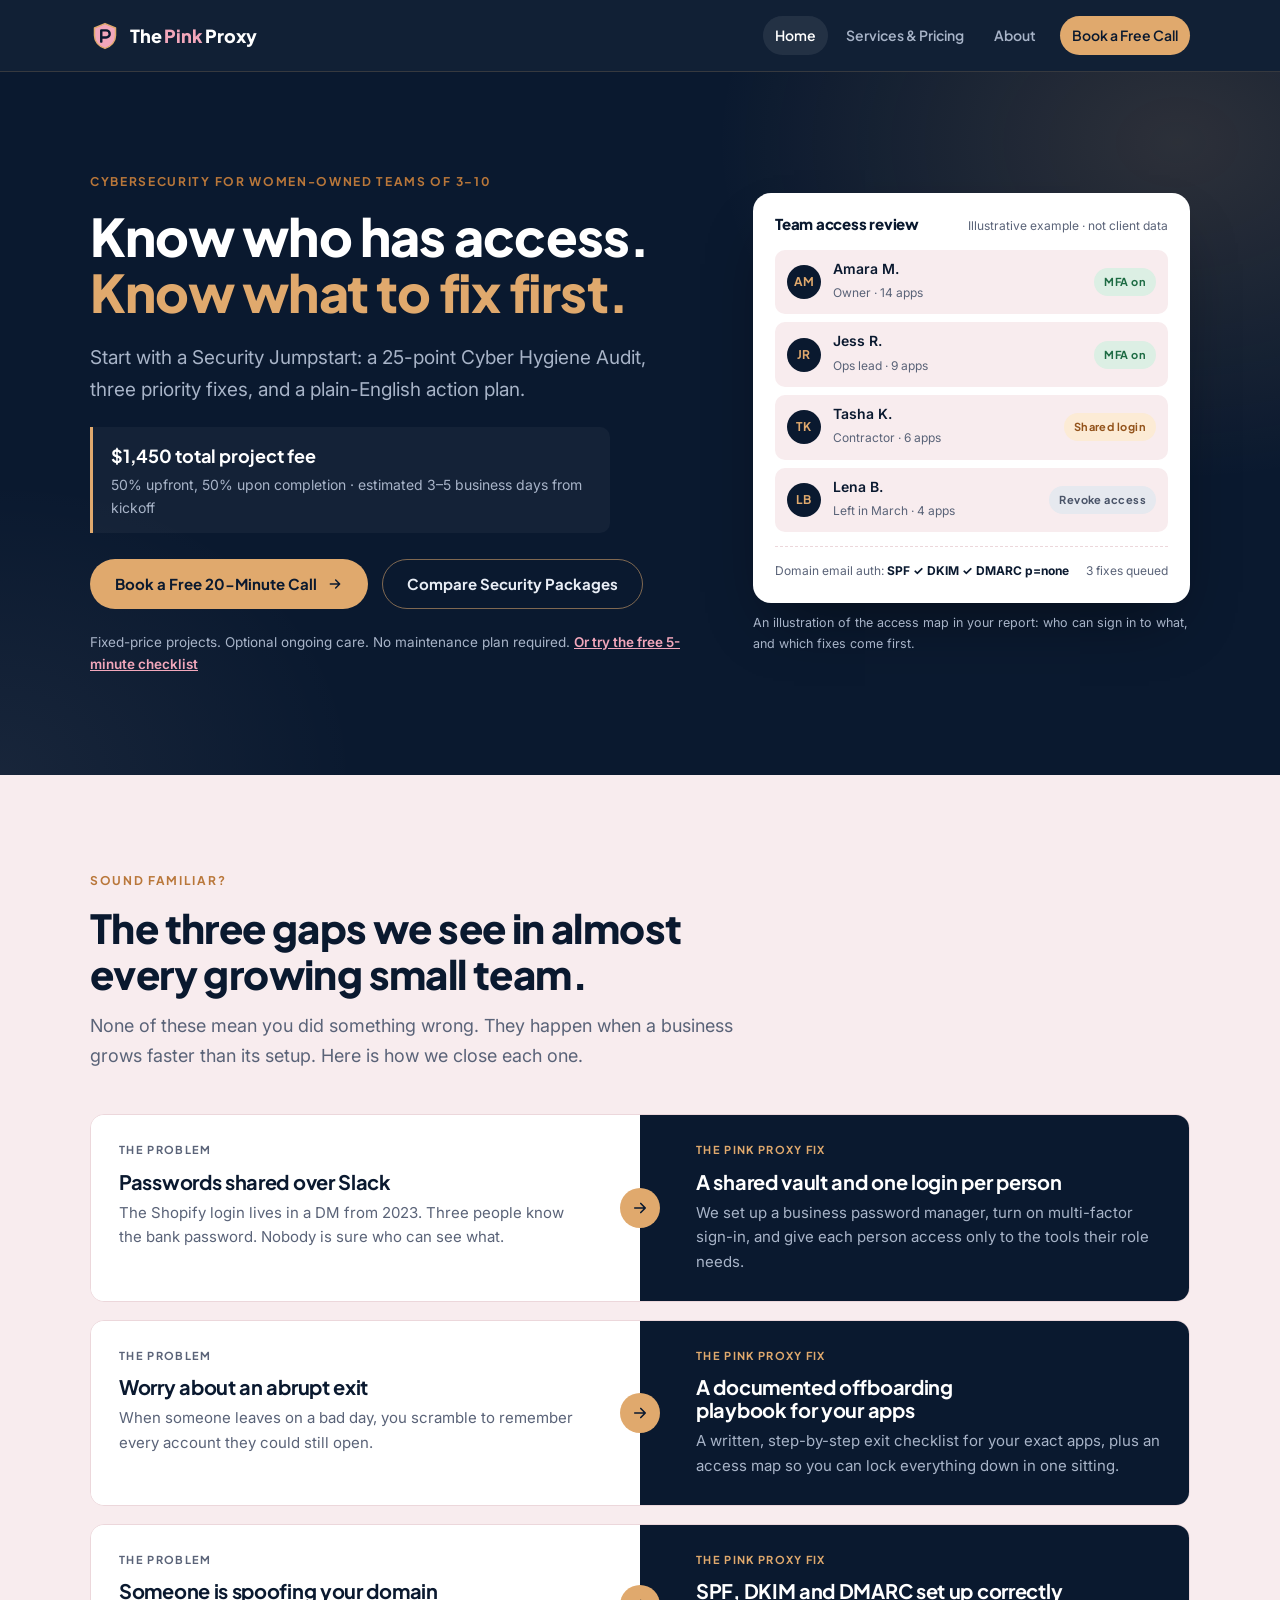
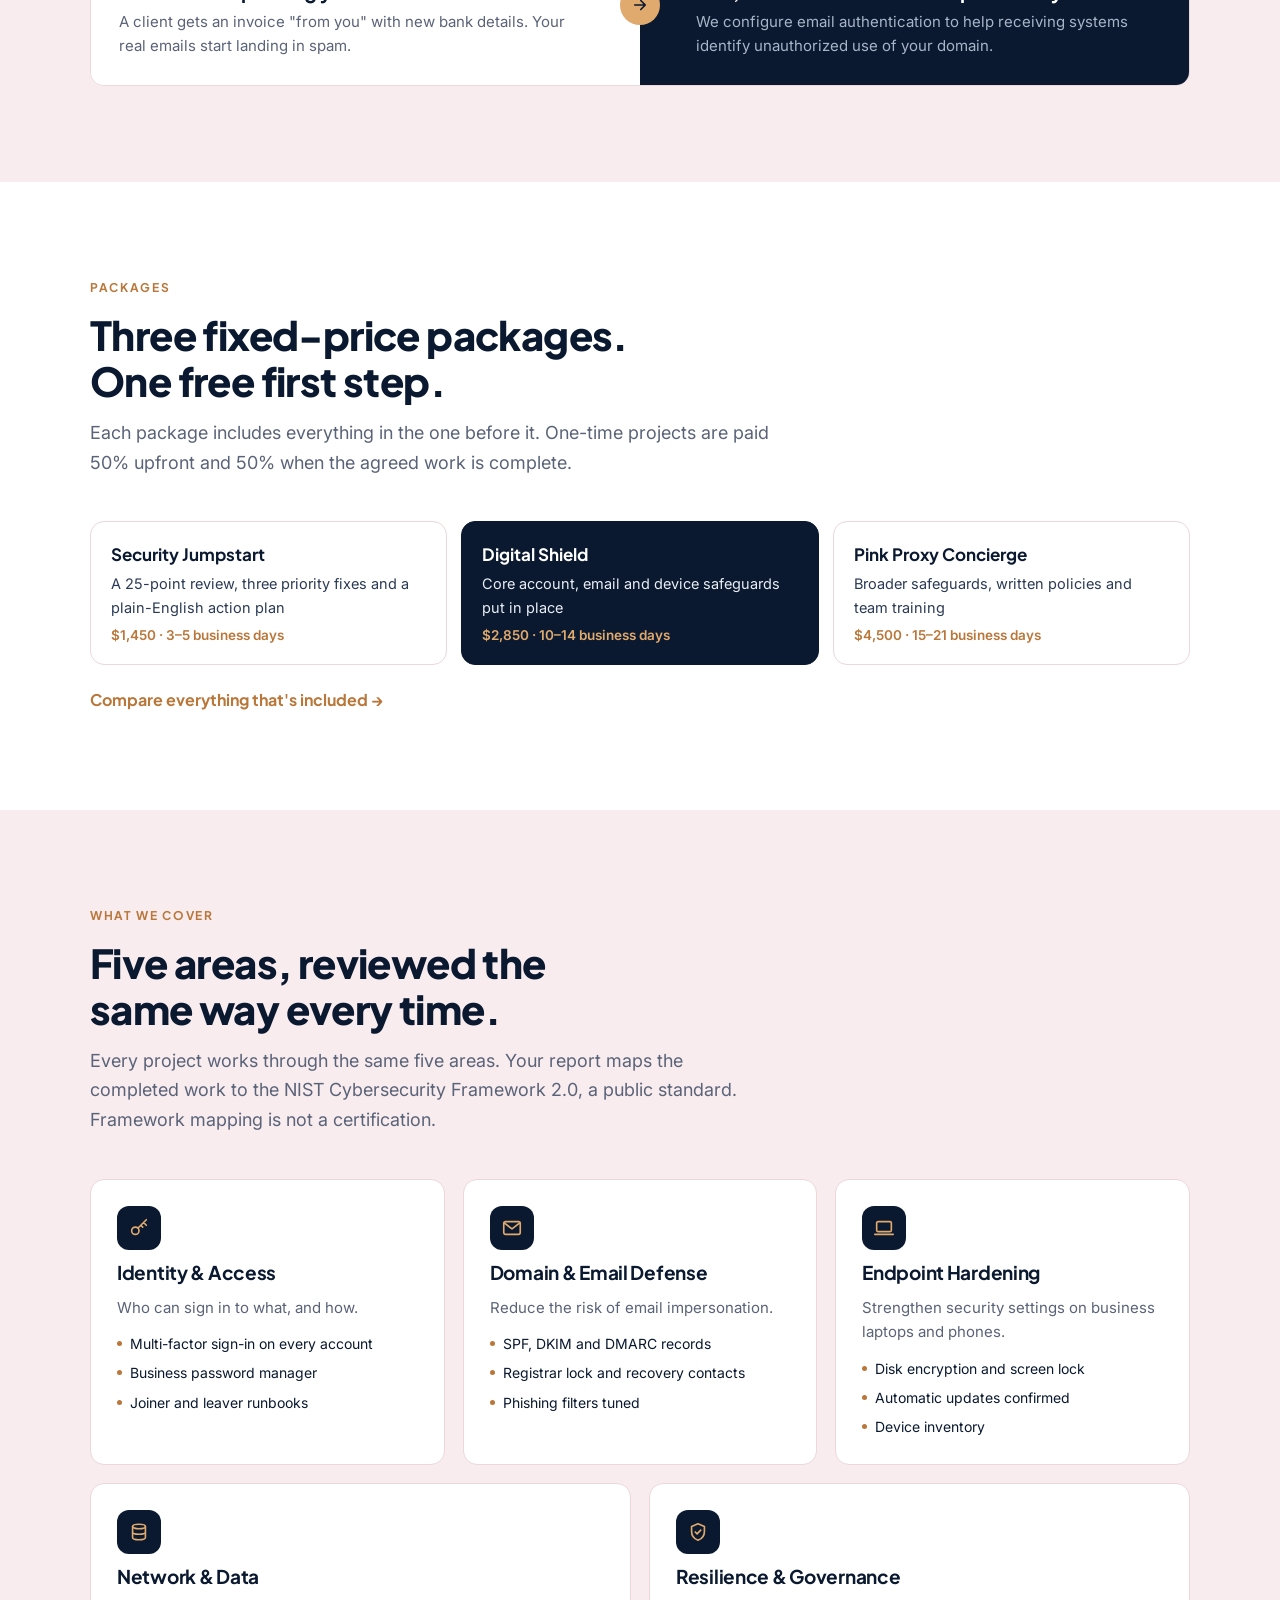
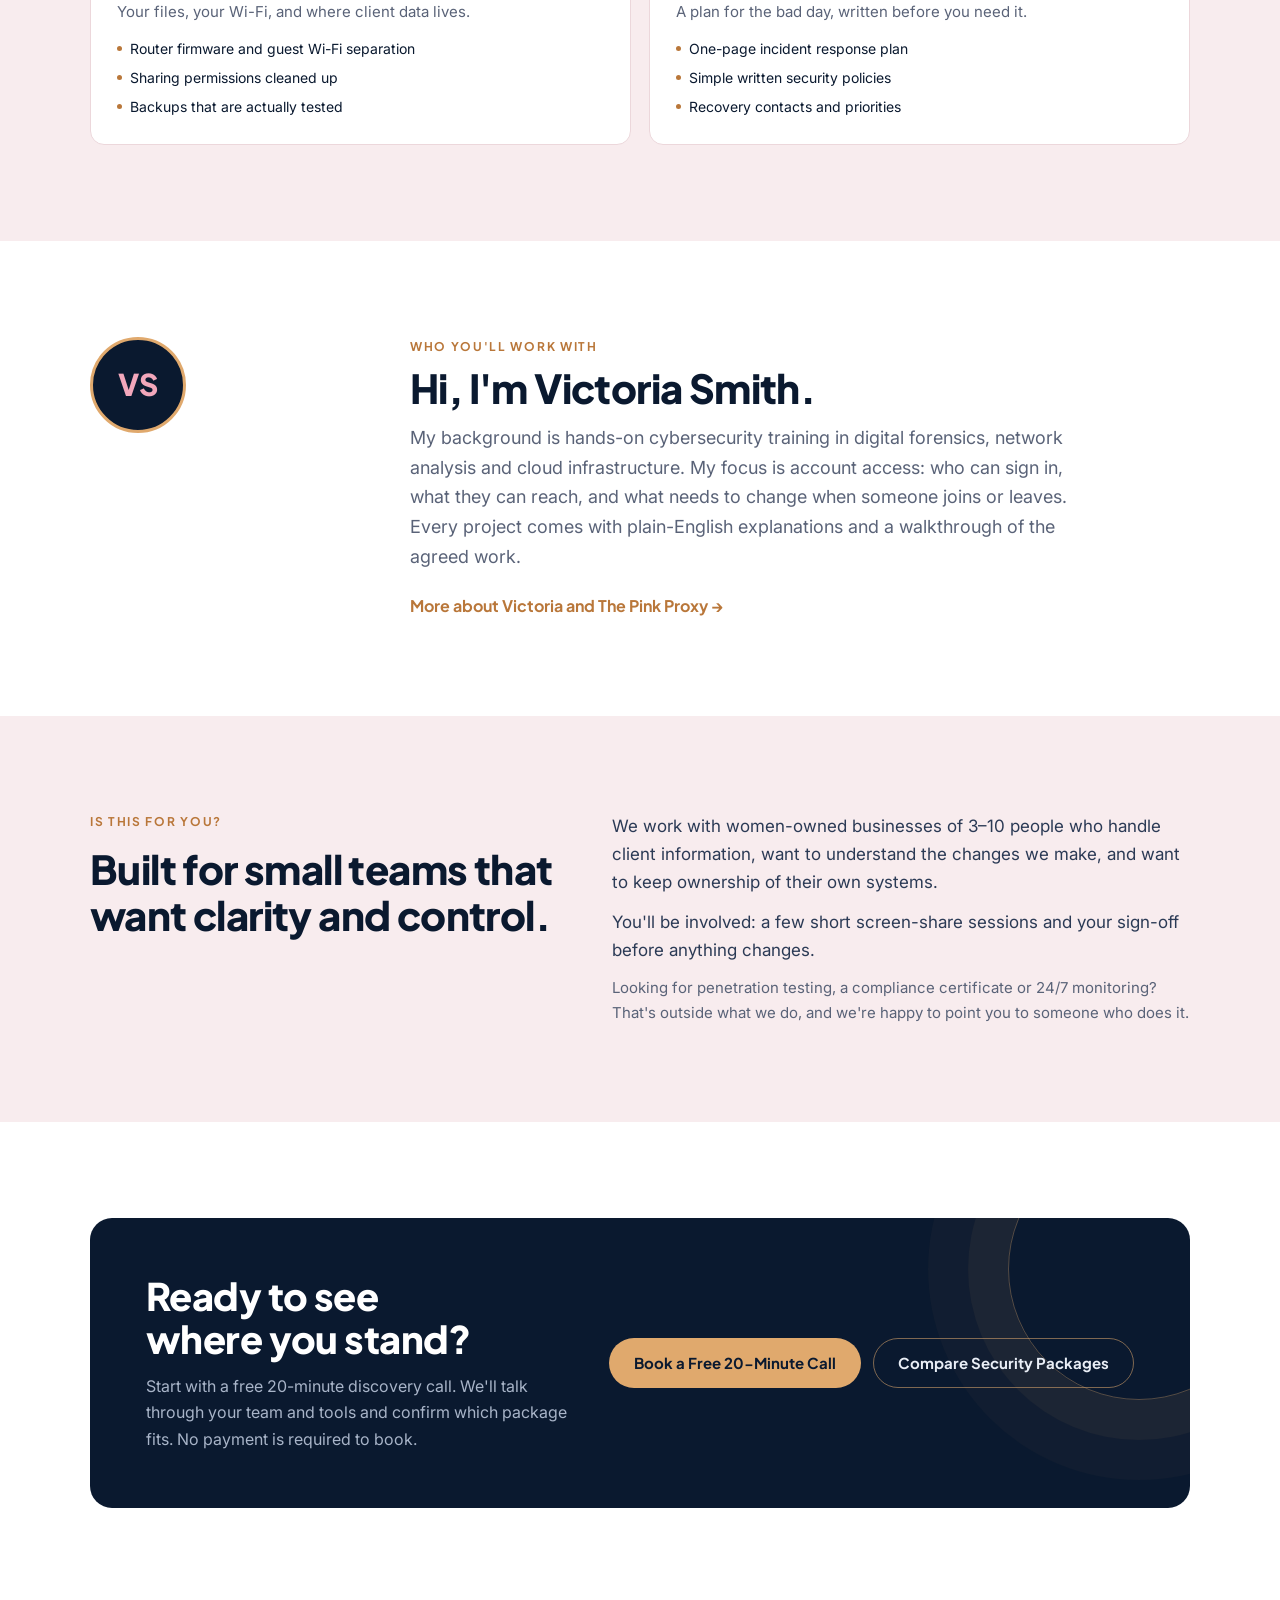
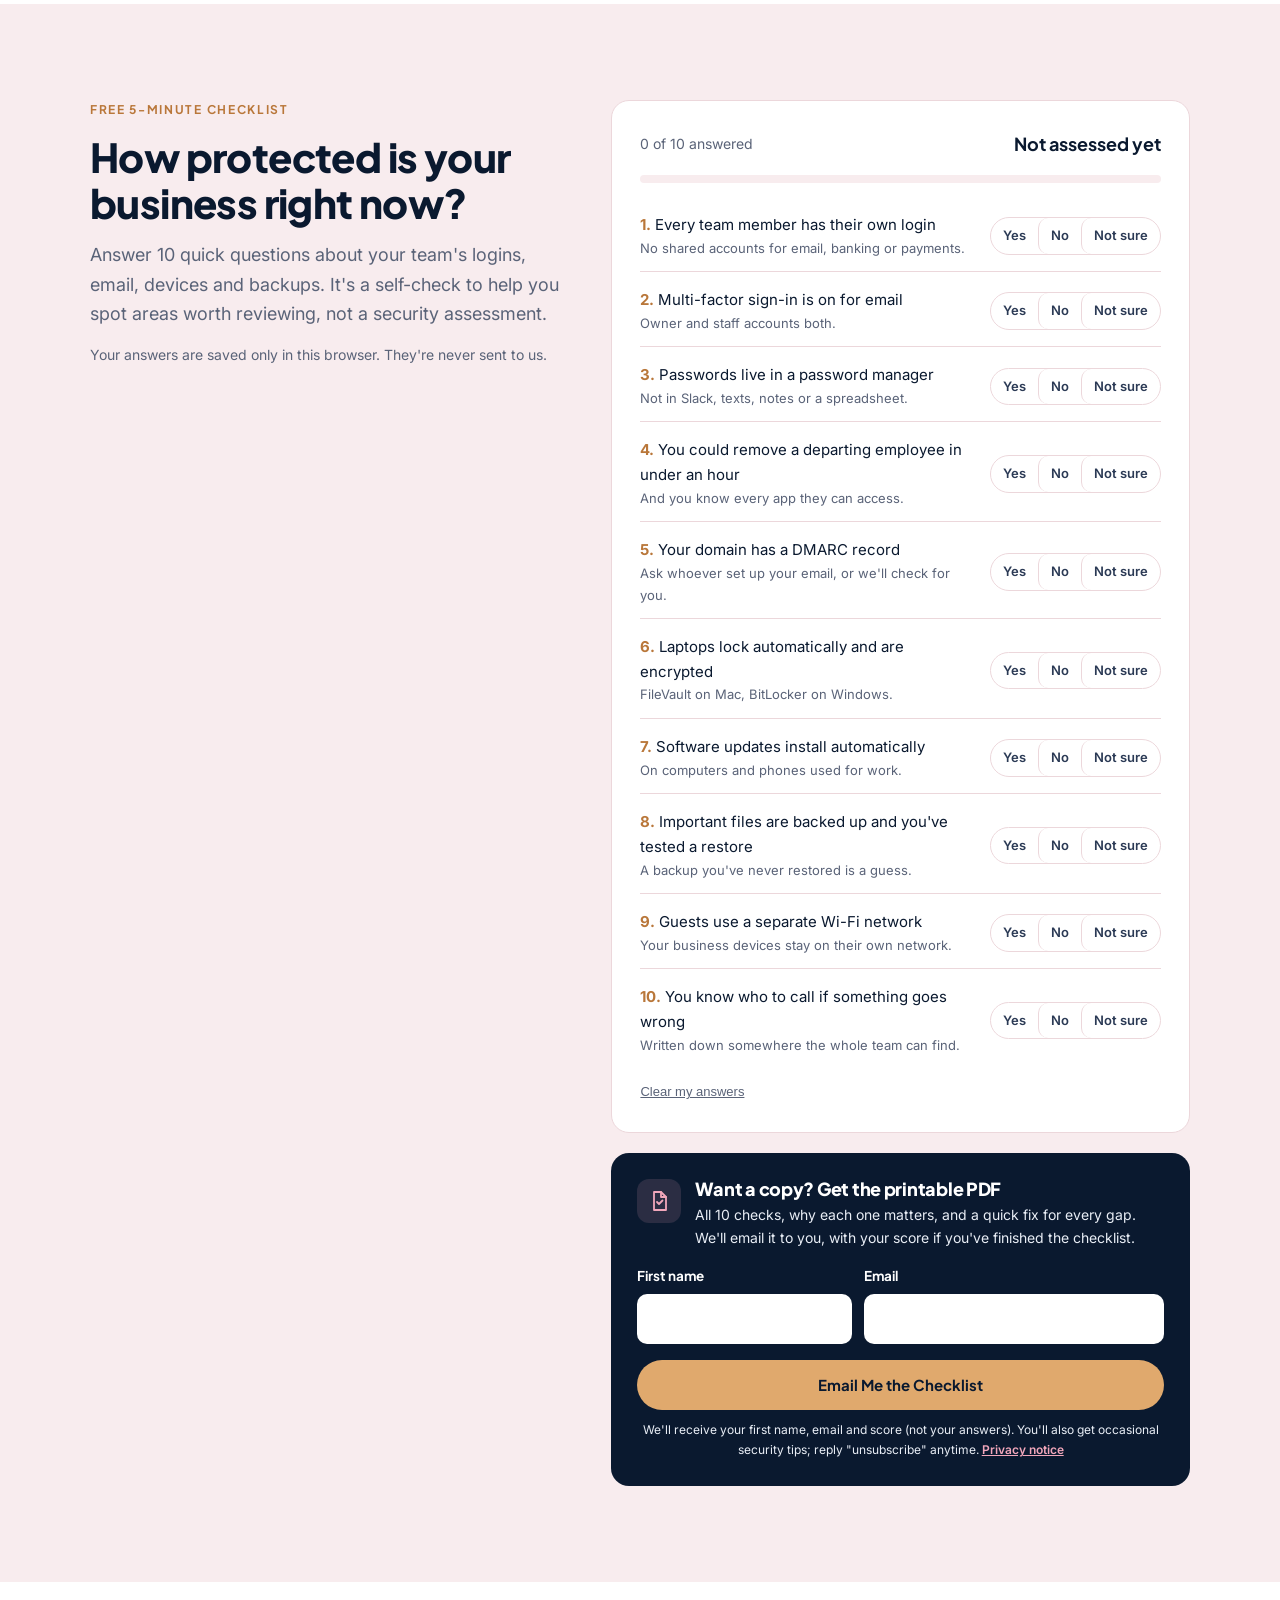
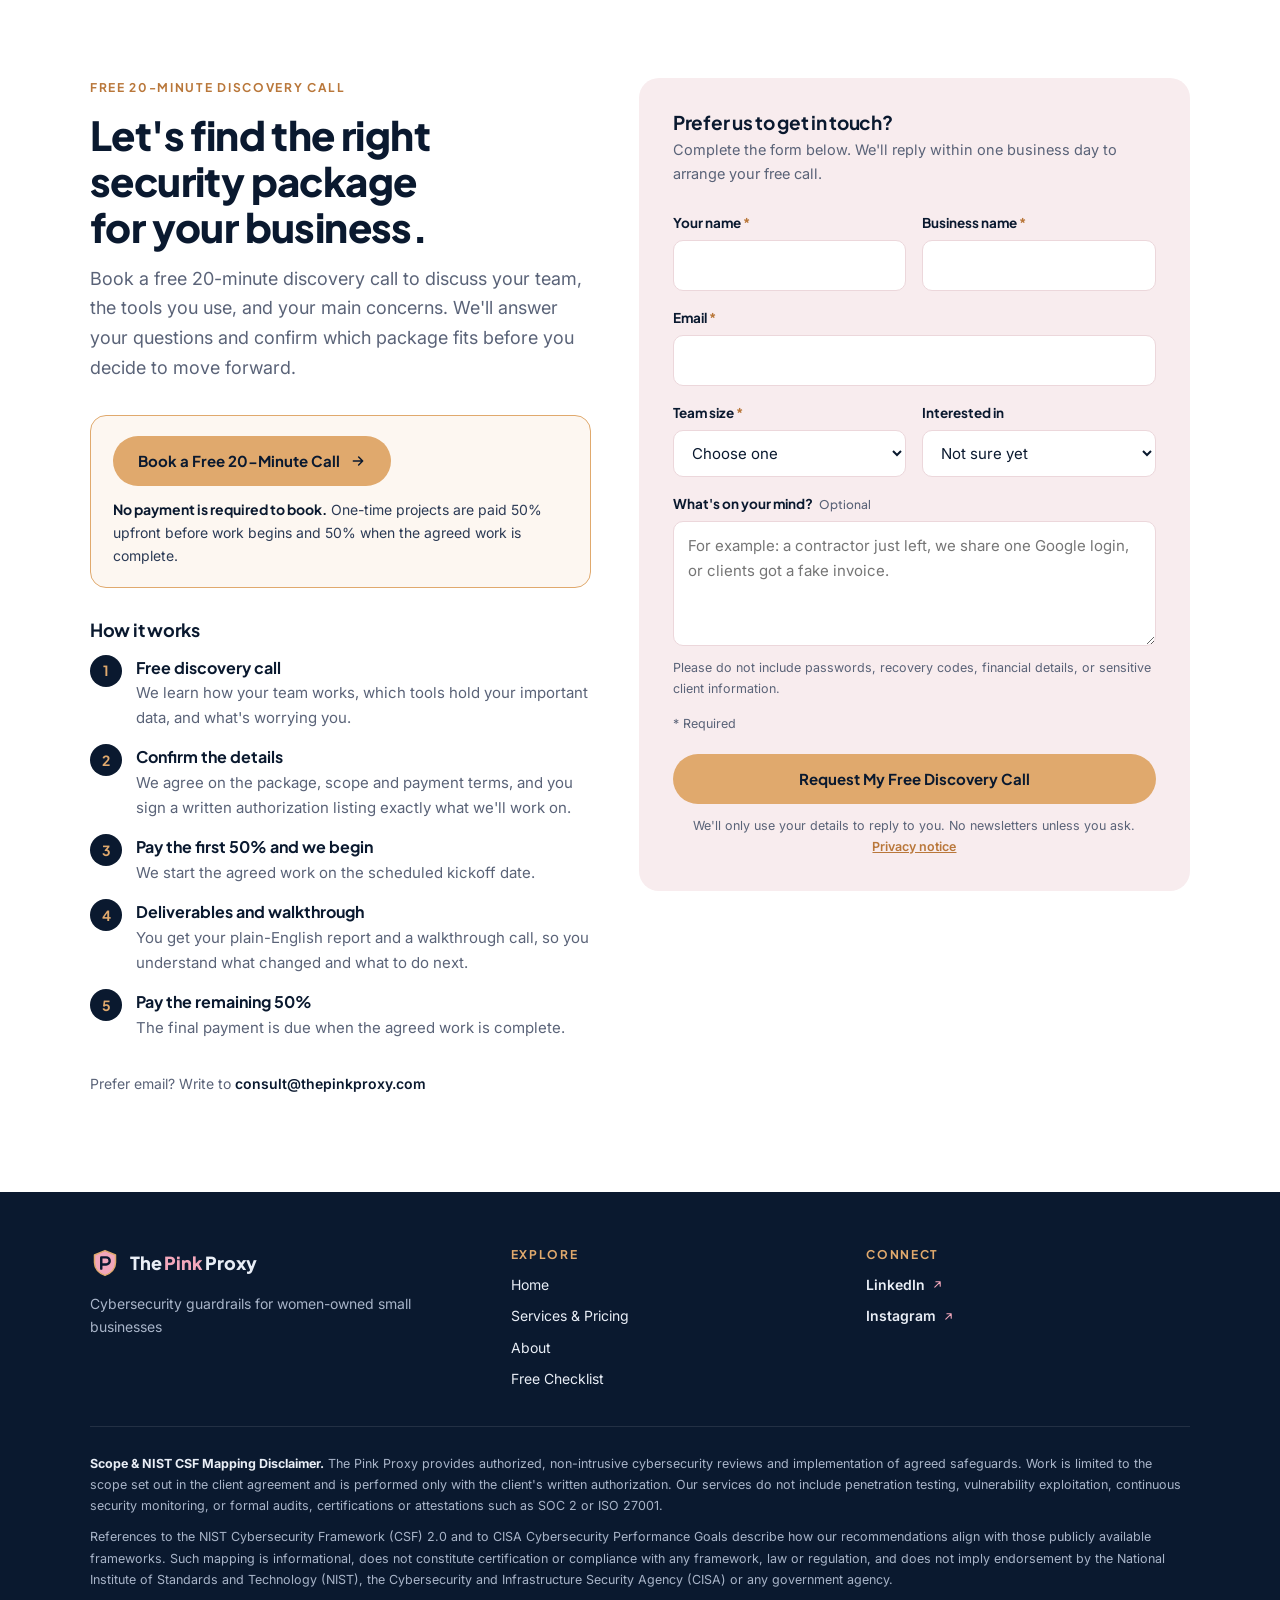
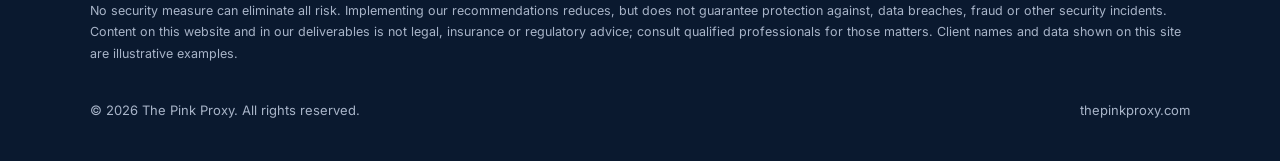
==== commit 27c7148e: "Review 06: checklist Yes/No/Not sure, Not assessed yet state, qualified result, accurate privacy Imp" ====
--- a/index.html
+++ b/index.html
@@ -205,17 +205,27 @@
   <section class="band blush" id="checklist">
     <div class="wrap checklist">
       <div class="checklist-intro">
-      <div class="section-head" style="margin-bottom:0">
-        <p class="eyebrow">Free 5-minute checklist</p>
-        <h2 class="h2">How protected is your business right now?</h2>
-        <p class="lede">Tick off what's already true for your team and get a quick read on where you stand. Your answers stay in your browser.</p>
-      </div>
-      <form class="pdf-signup" id="pdf-signup" novalidate>
+        <div class="section-head" style="margin-bottom:0">
+          <p class="eyebrow">Free 5-minute checklist</p>
+          <h2 class="h2">How protected is your business right now?</h2>
+          <p class="lede">Answer 10 quick questions about your team's logins, email, devices and backups. It's a self-check to help you spot areas worth reviewing, not a security assessment.</p>
+          <p class="cl-privacy">Your answers are saved only in this browser. They're never sent to us.</p>
+        </div>
+      </div>
+      <div class="checklist-main">
+        <div class="card">
+          <div class="cl-progress"><span id="cl-count">0 of 10 answered</span><b id="cl-score">Not assessed yet</b></div>
+          <div class="meter" aria-hidden="true"><i id="cl-meter"></i></div>
+          <ol class="cl-list" id="cl-list"></ol>
+          <div class="cl-result" id="cl-result" aria-live="polite" hidden></div>
+          <button type="button" class="cl-reset" id="cl-reset">Clear my answers</button>
+        </div>
+        <form class="pdf-signup" id="pdf-signup" novalidate>
         <div class="pdf-signup-head">
           <svg class="pdf-ic" viewBox="0 0 24 24" aria-hidden="true"><path d="M7 3h7l5 5v13H7z" fill="none" stroke="currentColor" stroke-width="1.8" stroke-linejoin="round"/><path d="M14 3v5h5M10 13l2 2 3.5-3.5" fill="none" stroke="currentColor" stroke-width="1.8" stroke-linecap="round" stroke-linejoin="round"/></svg>
           <div>
-            <h3>Get the printable PDF</h3>
-            <p>All 10 checks, why each one matters, and a quick fix for every gap. We'll email it to you along with your score.</p>
+            <h3>Want a copy? Get the printable PDF</h3>
+            <p>All 10 checks, why each one matters, and a quick fix for every gap. We'll email it to you, with your score if you've finished the checklist.</p>
           </div>
         </div>
         <input type="text" name="company_website" class="hp" tabindex="-1" autocomplete="off" aria-hidden="true">
@@ -230,15 +240,9 @@
           </div>
         </div>
         <button class="btn btn-primary submit" type="submit">Email Me the Checklist</button>
-        <p class="pdf-consent">You'll also get occasional security tips from The Pink Proxy. Unsubscribe anytime.</p>
+        <p class="pdf-consent">We'll receive your first name, email and score (not your answers). You'll also get occasional security tips; reply "unsubscribe" anytime. <a href="privacy.html">Privacy notice</a></p>
         <div class="form-status" id="pdf-status" role="status" aria-live="polite" hidden></div>
       </form>
-      </div>
-      <div class="card">
-        <div class="cl-progress"><span>Your score</span><b><span id="cl-score">0</span> / 10</b></div>
-        <div class="meter"><i id="cl-meter"></i></div>
-        <ul class="cl-list" id="cl-list"></ul>
-        <div class="cl-result" id="cl-result" aria-live="polite"></div>
       </div>
     </div>
   </section>
--- a/css/styles.css
+++ b/css/styles.css
@@ -404,3 +404,43 @@
 .fit-text{display:grid;gap:12px;font-size:17px;color:var(--navy-ink)}
 .fit-text .muted{font-size:15px;color:var(--muted)}
 @media (max-width:820px){.fit-short{grid-template-columns:1fr;gap:20px}}
+
+/* About (review 05) */
+.founder-about{display:grid;grid-template-columns:240px minmax(0,1fr);gap:48px;align-items:start}
+.founder-card{display:grid;justify-items:start;gap:14px;padding:24px;border-radius:18px;background:var(--navy);color:var(--on-navy);position:sticky;top:96px}
+.founder-card b{display:block;font-family:var(--display);font-size:19px;color:var(--white)}
+.founder-card span{font-size:13.5px;color:var(--copper);font-weight:600}
+@media (max-width:860px){.founder-about{grid-template-columns:1fr;gap:24px}.founder-card{position:static;grid-template-columns:auto 1fr;align-items:center;width:100%}}
+.work-cards{list-style:none;margin:0;padding:0;display:grid;grid-template-columns:repeat(auto-fit,minmax(min(100%,260px),1fr));gap:14px}
+.work-cards li{background:var(--white);border:1px solid var(--blush-line);border-radius:14px;padding:20px 22px;display:grid;gap:6px;align-content:start}
+.work-cards h3{font-size:16px;font-weight:700;color:var(--copper-deep)}
+.work-cards p{font-size:15px;color:var(--navy-ink)}
+.founder-text p.eyebrow{font-size:12px;color:var(--copper-deep)}
+
+/* Checklist (review 06) */
+.checklist-main{display:grid;gap:20px;min-width:0}
+.cl-privacy{font-size:14px;color:var(--muted)}
+.cl-progress b{font-size:18px}
+.cl-list{list-style:none;counter-reset:q}
+.cl-list li{counter-increment:q;border-bottom:1px solid var(--blush-line);padding:12px 0}
+.cl-list li:last-child{border-bottom:0}
+.cl-list fieldset{border:0;margin:0;padding:0;display:grid;grid-template-columns:minmax(0,1fr) auto;gap:10px 16px;align-items:center}
+.cl-list legend{float:left;padding:0;font-size:15px;display:block}
+.cl-list legend .q::before{content:counter(q) ". ";color:var(--copper-deep);font-weight:700}
+.cl-list legend small{display:block;color:var(--muted);font-size:13px}
+.seg{display:inline-flex;border:1px solid var(--blush-line);border-radius:999px;overflow:hidden;background:var(--white)}
+.seg input{position:absolute;opacity:0;width:1px;height:1px}
+.seg label{padding:7px 12px;font-size:13px;font-weight:600;cursor:pointer;color:var(--navy-ink);white-space:nowrap;min-height:34px;display:flex;align-items:center}
+.seg label + input + label{border-left:1px solid var(--blush-line)}
+.seg input:checked + label{background:var(--navy);color:var(--white)}
+.seg input:focus-visible + label{outline:3px solid var(--copper);outline-offset:-3px}
+@media (max-width:520px){.cl-list fieldset{grid-template-columns:1fr}}
+.cl-result{display:grid;gap:10px}
+.cl-result .cl-disclaimer{font-size:12.5px;color:var(--on-navy-muted)}
+.cl-result .btn{justify-self:start}
+.cl-reset{margin-top:12px;background:none;border:0;padding:4px 0;font-size:13px;color:var(--muted);text-decoration:underline;cursor:pointer}
+.pdf-consent a{color:var(--pink);font-weight:600}
+.seg{position:relative}
+.seg label{justify-content:center}
+@media (max-width:520px){.seg{display:flex;width:100%}.seg label{flex:1;min-height:40px}}
+@media (min-width:861px){.checklist-intro{position:sticky;top:96px}}
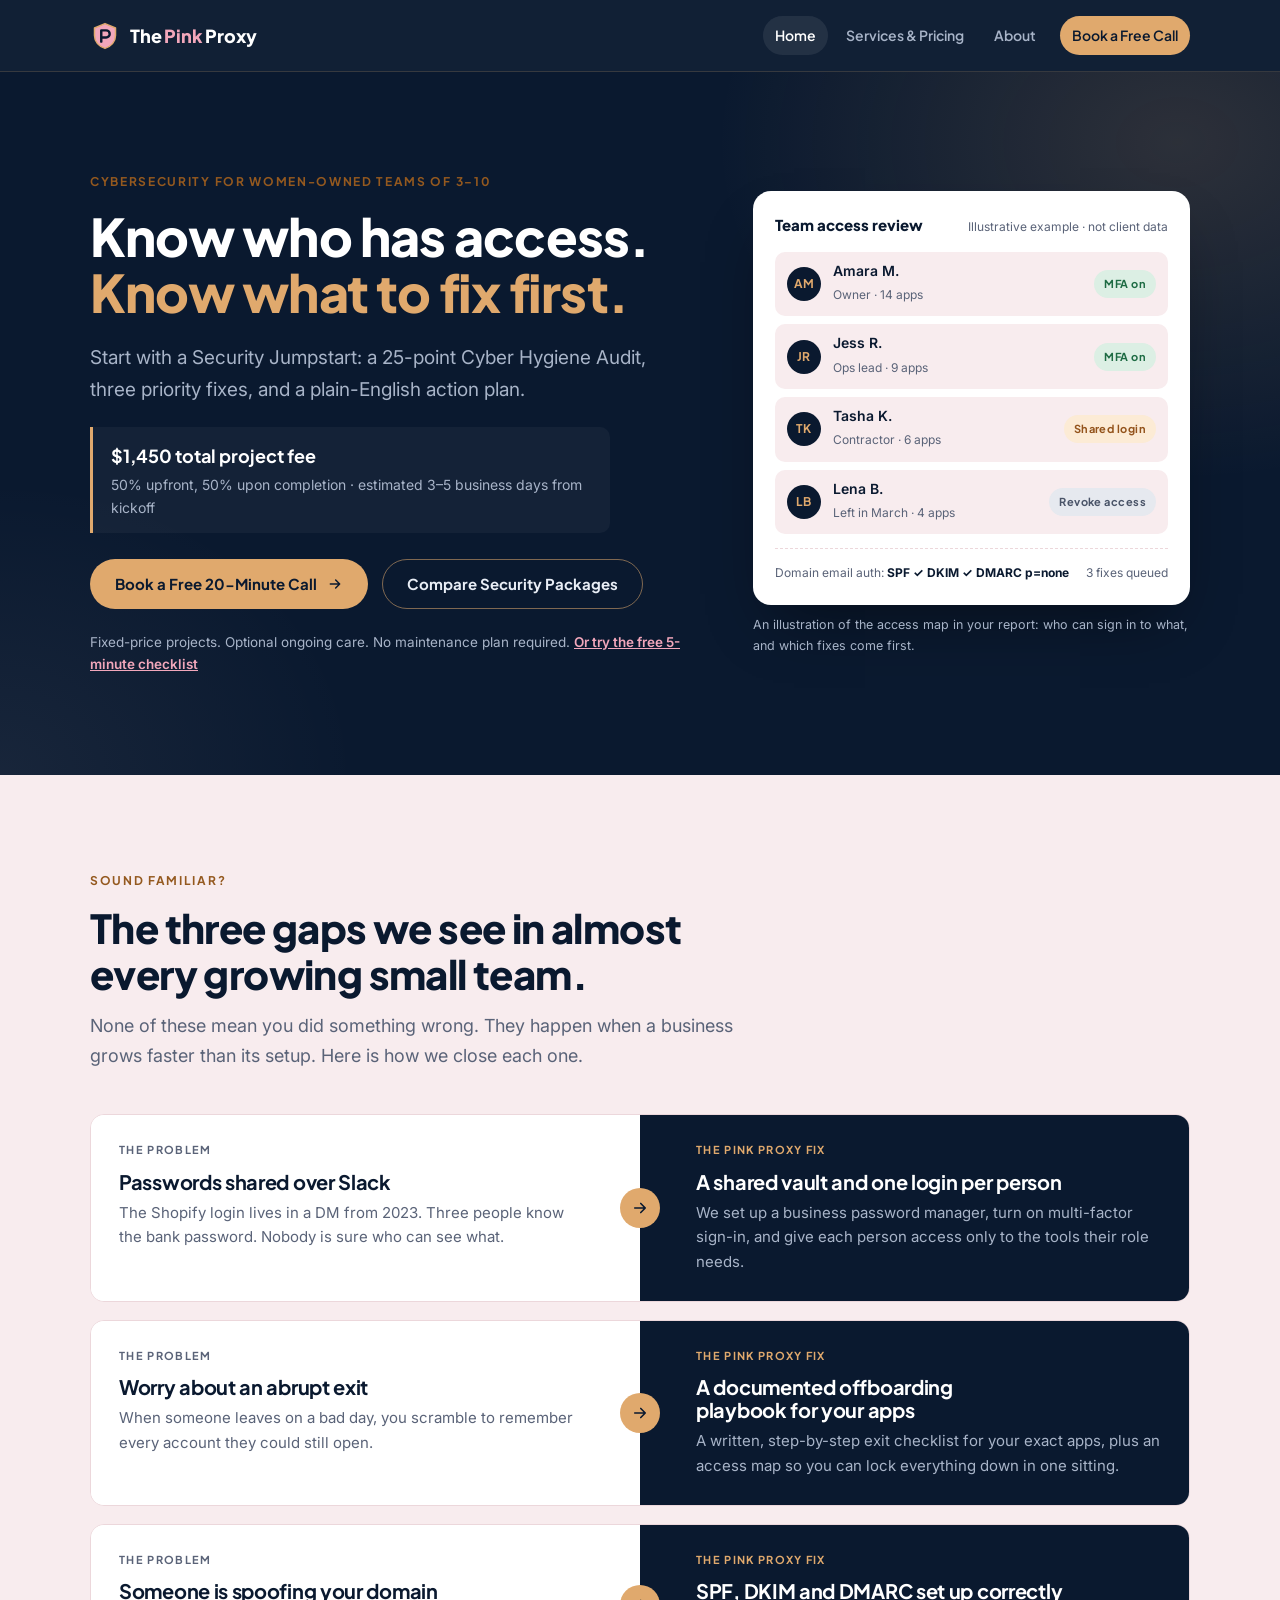
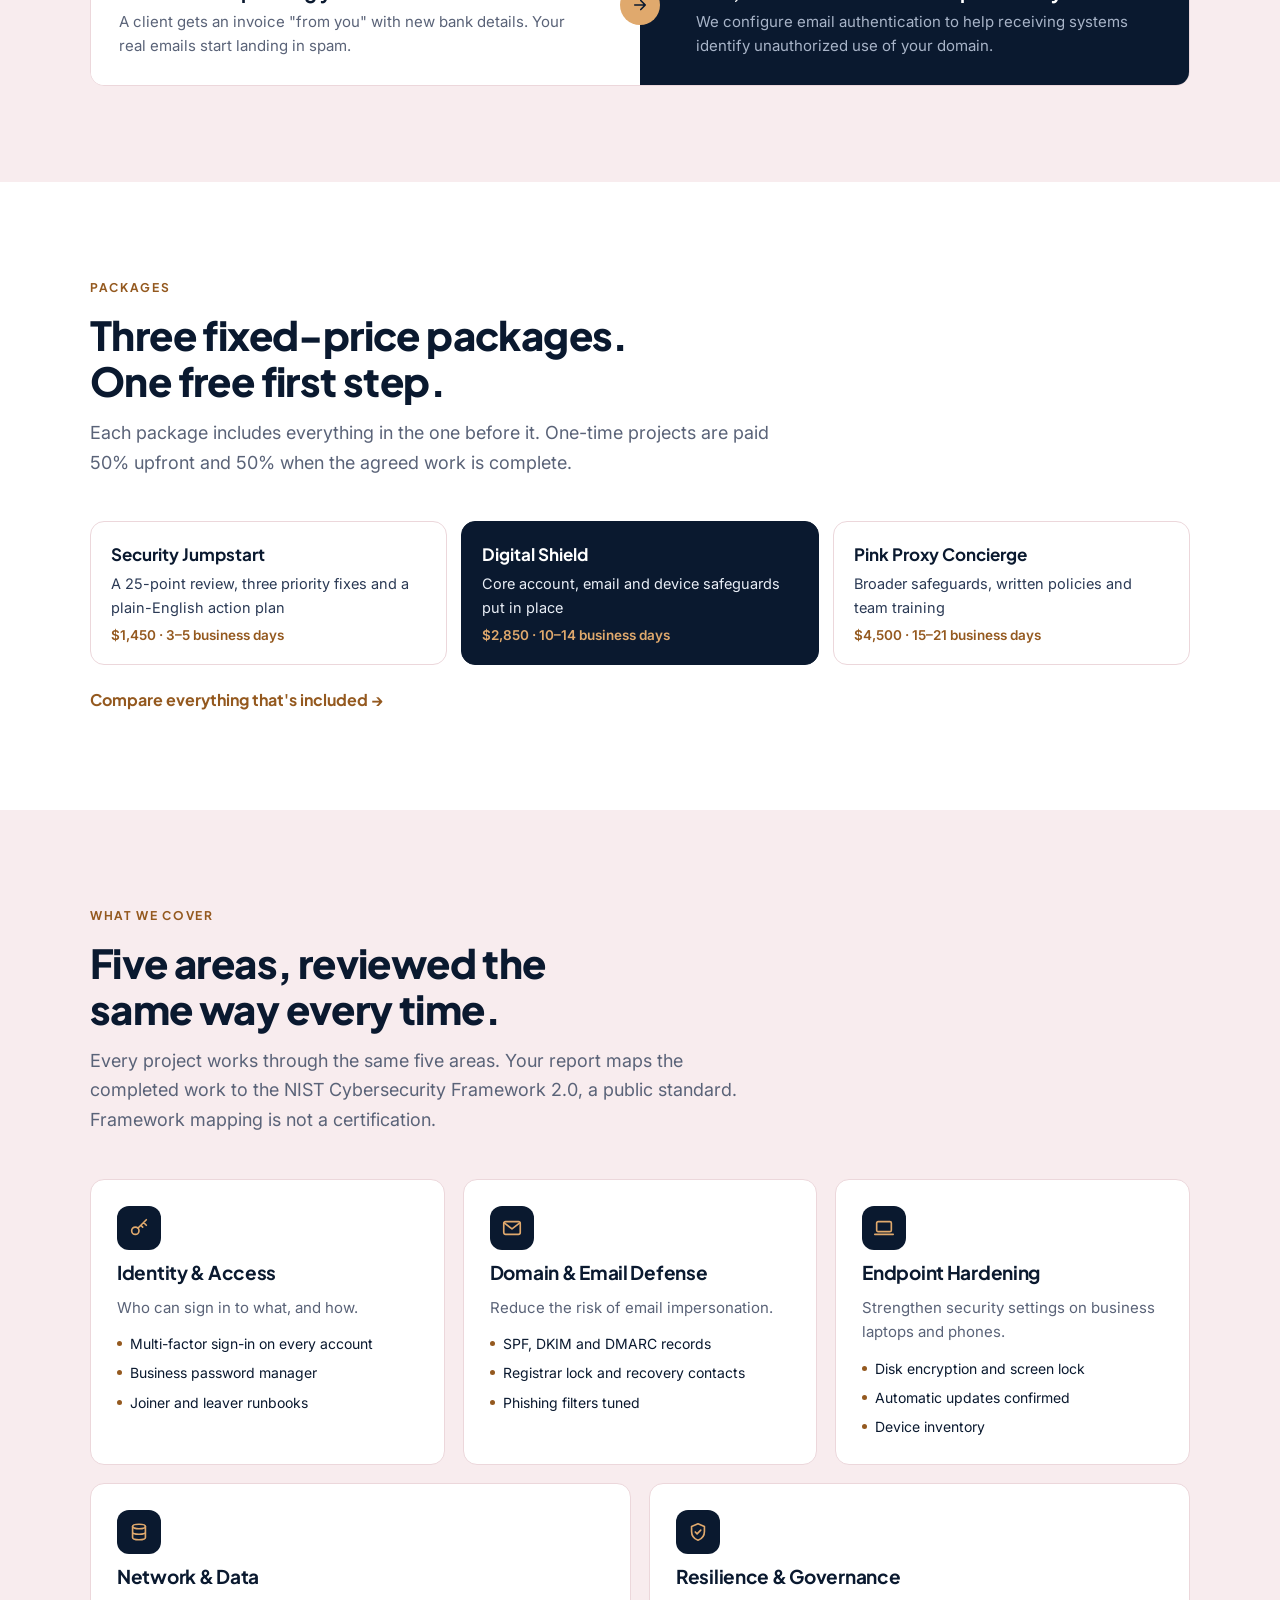
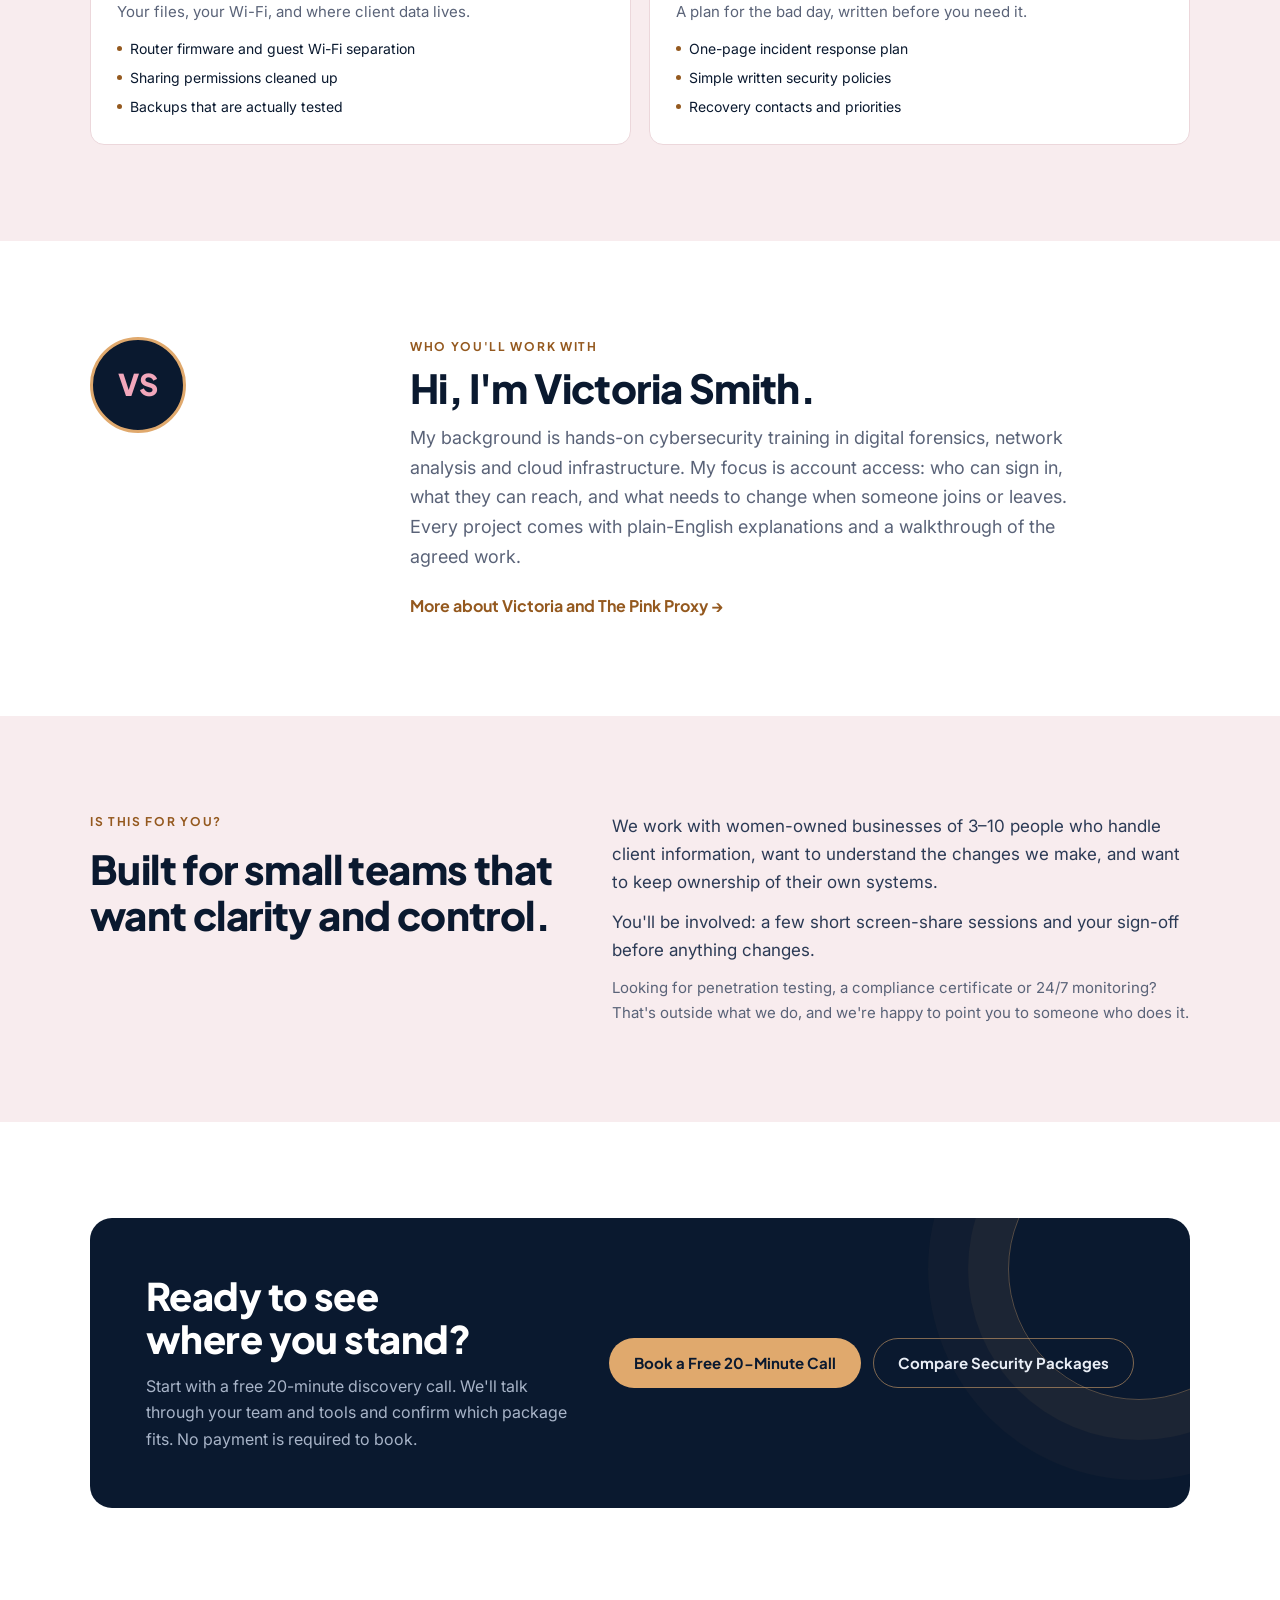
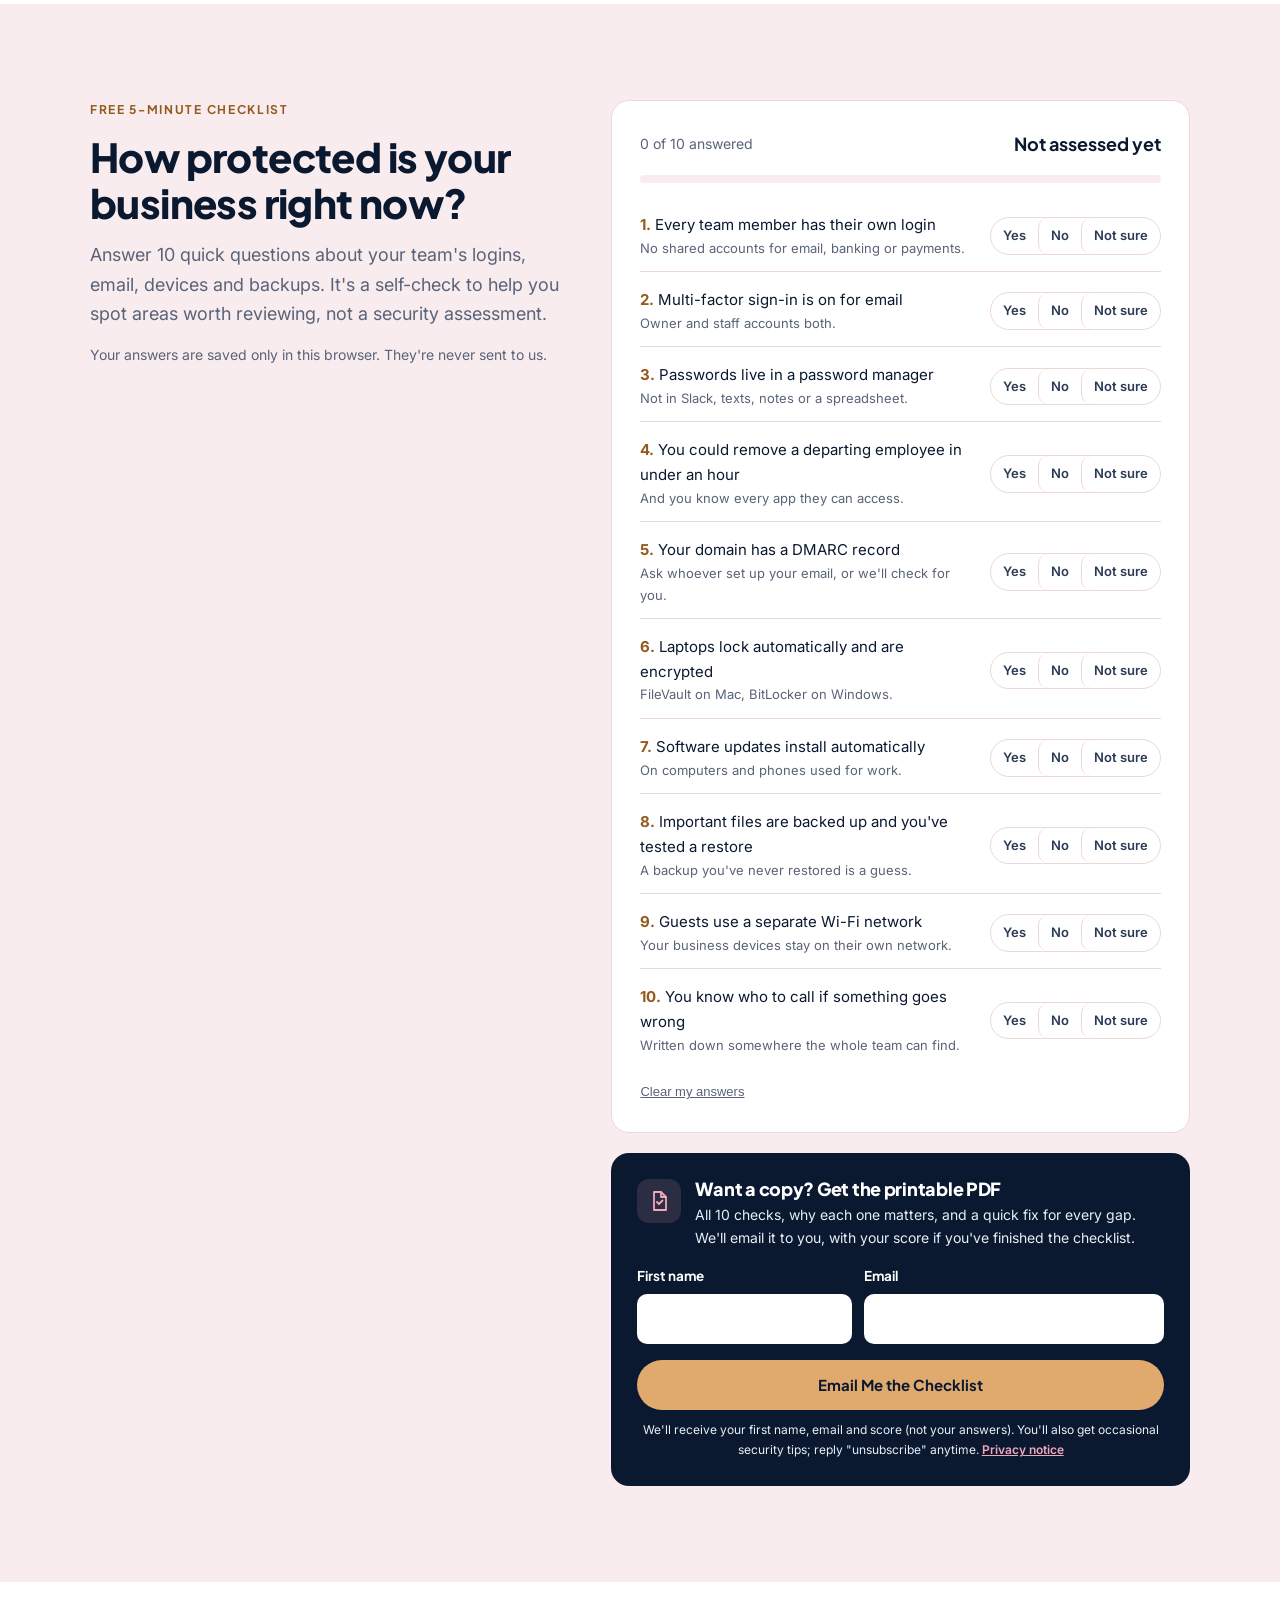
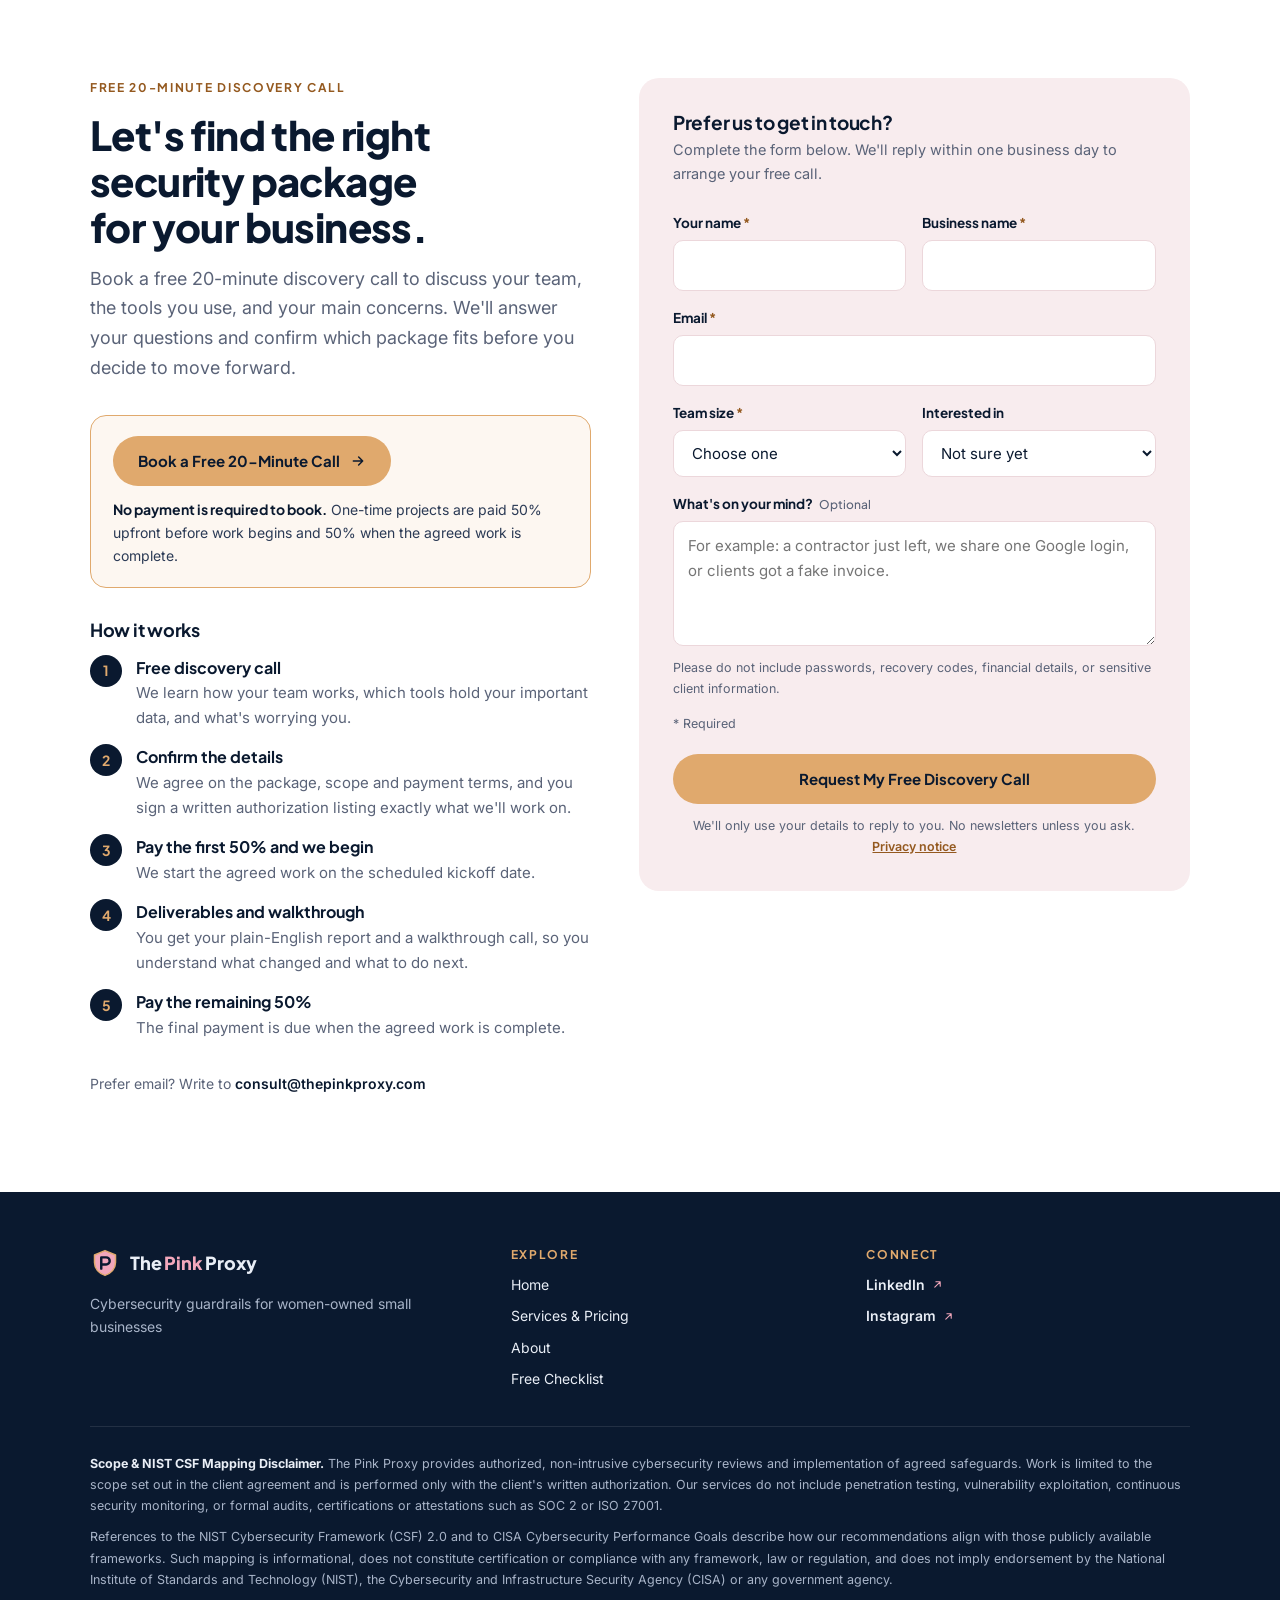
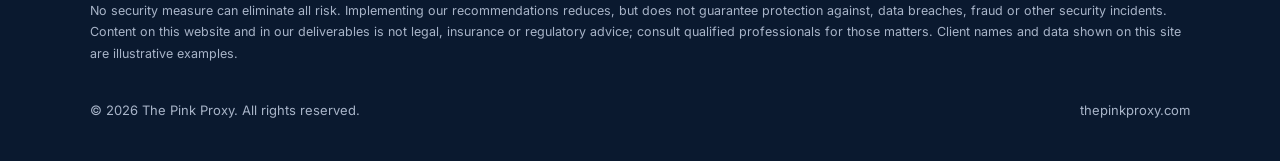
==== commit 0eb5a870: "Review 07: mobile header, contrast, heading order, anchor offsets, form rate limiting Implements bri" ====
--- a/index.html
+++ b/index.html
@@ -62,7 +62,7 @@
       </div>
       <figure class="roster-fig">
         <aside class="roster" aria-label="Illustrative access-review example">
-          <div class="roster-head"><h3>Team access review</h3><small>Illustrative example · not client data</small></div>
+          <div class="roster-head"><p class="roster-title">Team access review</p><small>Illustrative example · not client data</small></div>
           <ul>
             <li><div class="av" aria-hidden="true">AM</div><div class="who"><b>Amara M.</b><span>Owner · 14 apps</span></div><span class="pill ok">MFA on</span></li>
             <li><div class="av" aria-hidden="true">JR</div><div class="who"><b>Jess R.</b><span>Ops lead · 9 apps</span></div><span class="pill ok">MFA on</span></li>
@@ -338,11 +338,11 @@
         <p style="margin-top:14px;max-width:36ch">Cybersecurity guardrails for women-owned small businesses</p>
       </div>
       <div>
-        <h4>Explore</h4>
+        <h2 class="f-h">Explore</h2>
         <ul><li><a href="index.html">Home</a></li><li><a href="services.html">Services &amp; Pricing</a></li><li><a href="about.html">About</a></li><li><a href="#checklist">Free Checklist</a></li></ul>
       </div>
       <div>
-        <h4>Connect</h4>
+        <h2 class="f-h">Connect</h2>
         <ul class="social">
           <li><a href="https://www.linkedin.com/company/pink-proxy/" target="_blank" rel="noopener">LinkedIn <svg aria-hidden="true"><use href="#i-ext"/></svg></a></li>
           <li><a href="https://www.instagram.com/thepinkproxy/" target="_blank" rel="noopener">Instagram <svg aria-hidden="true"><use href="#i-ext"/></svg></a></li>
--- a/css/styles.css
+++ b/css/styles.css
@@ -2,7 +2,7 @@
    Layout: navy authority bands alternate with blush/white working sections; copper used only for actions and fine rules. Single deliberate light look. */
 :root{
   --navy:#0A192F; --navy-2:#13294A; --navy-ink:#2B3A55;
-  --pink:#F2A7BB; --copper:#E0A96D; --copper-deep:#B9773A; --copper-soft:#F3DDC4;
+  --pink:#F2A7BB; --copper:#E0A96D; --copper-deep:#94591F; --copper-soft:#F3DDC4;
   --blush:#F8ECEE; --blush-line:#ECD7DB; --white:#FFFFFF;
   --muted:#5A6378; --on-navy:#E9EEF6; --on-navy-muted:#A8B4C8;
   --display:"Plus Jakarta Sans","Montserrat",system-ui,-apple-system,"Segoe UI",sans-serif;
@@ -300,7 +300,7 @@
 footer{background:var(--navy);color:var(--on-navy-muted)}
 footer .wrap{padding-block:56px 40px;display:grid;gap:36px}
 .f-top{display:grid;grid-template-columns:1.2fr 1fr 1fr;gap:32px}
-.f-top h4{font-size:12px;font-weight:700;letter-spacing:.14em;text-transform:uppercase;color:var(--copper);margin-bottom:12px}
+.f-top h4,.f-top .f-h{font-size:12px;font-weight:700;letter-spacing:.14em;text-transform:uppercase;color:var(--copper);margin-bottom:12px}
 .f-top p,.f-top li{font-size:14px}
 .f-top ul{list-style:none;margin:0;padding:0;display:grid;gap:8px}
 .f-top a{color:var(--on-navy);text-decoration:none}
@@ -444,3 +444,14 @@
 .seg label{justify-content:center}
 @media (max-width:520px){.seg{display:flex;width:100%}.seg label{flex:1;min-height:40px}}
 @media (min-width:861px){.checklist-intro{position:sticky;top:96px}}
+
+/* QA fixes (review 07) */
+[id]{scroll-margin-top:88px}
+@media (max-width:620px){
+  header.site{position:relative}
+  header .bar{padding-block:10px;gap:8px}
+  nav.main a{padding:7px 10px;font-size:13.5px}
+  [id]{scroll-margin-top:12px}
+}
+.roster-head .roster-title{font-family:var(--display);font-size:15px;font-weight:800;margin:0}
+.f-top .f-h{font-family:var(--display)}
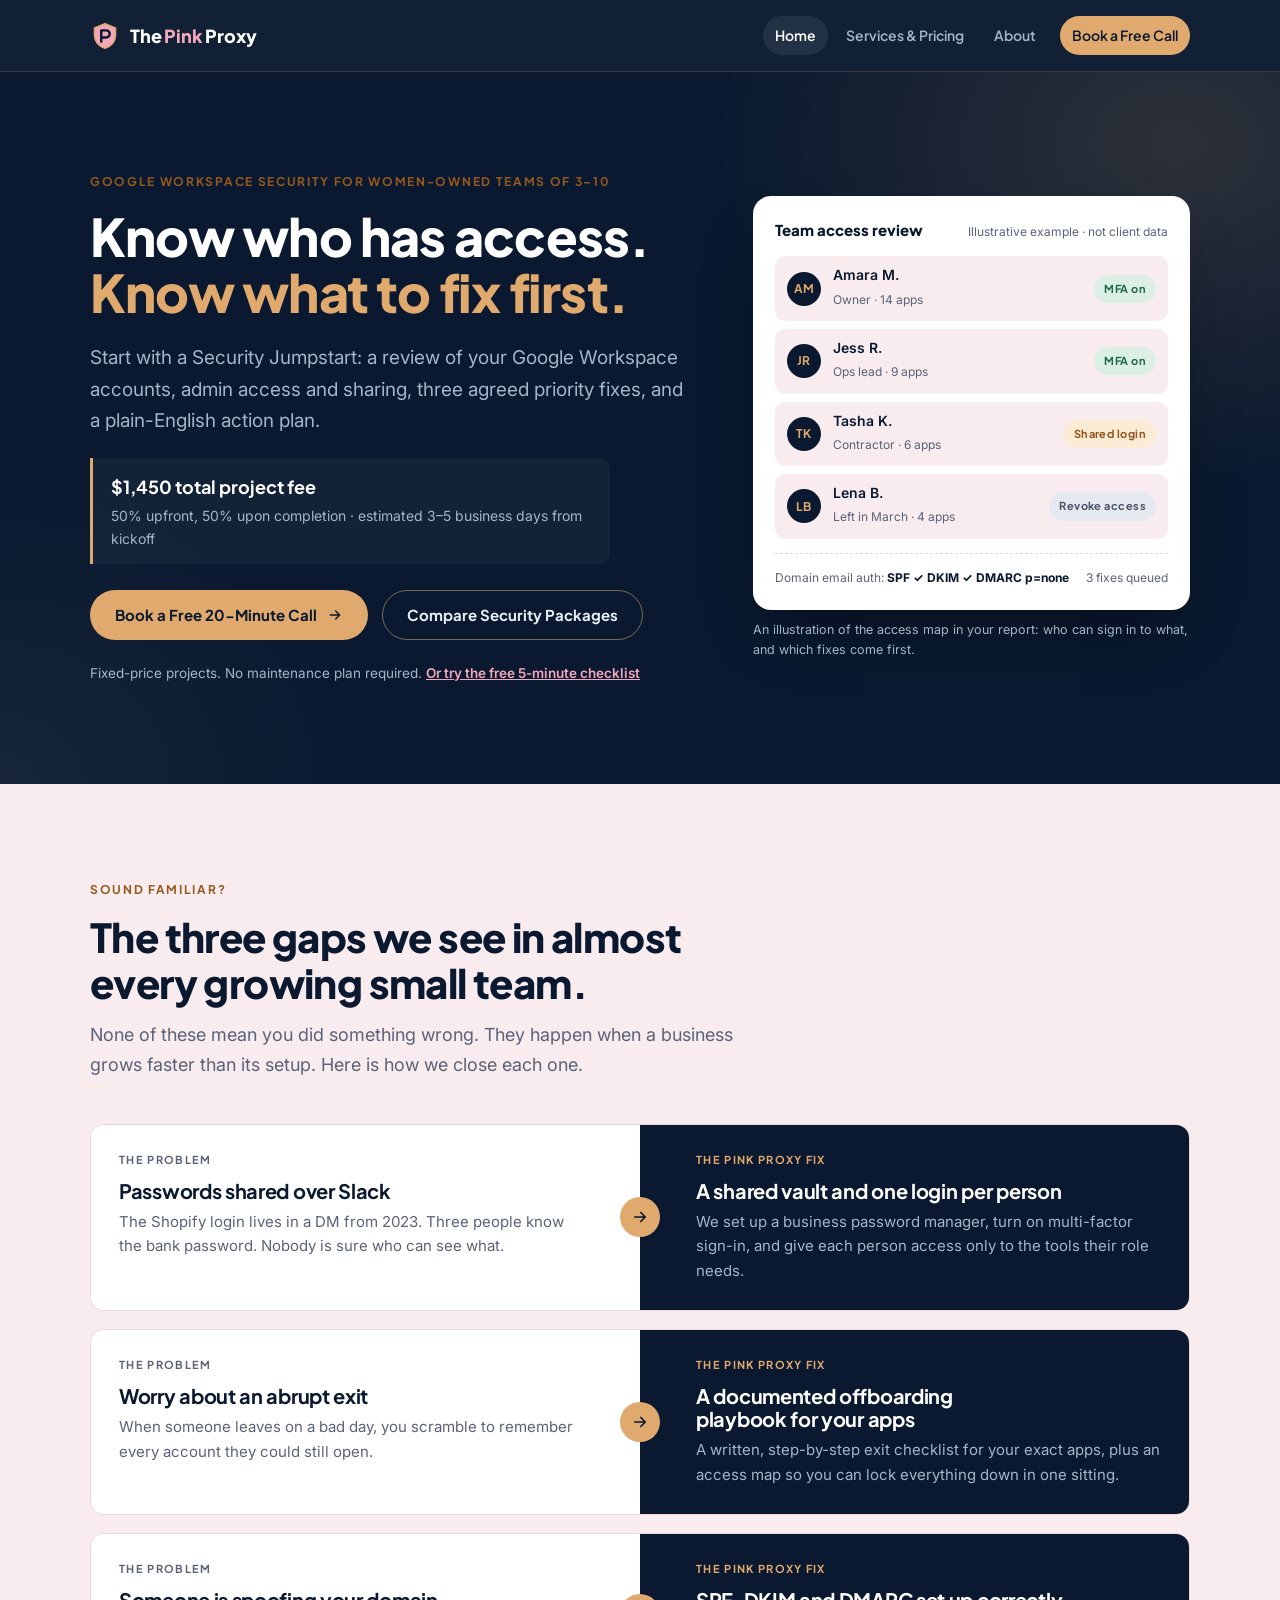
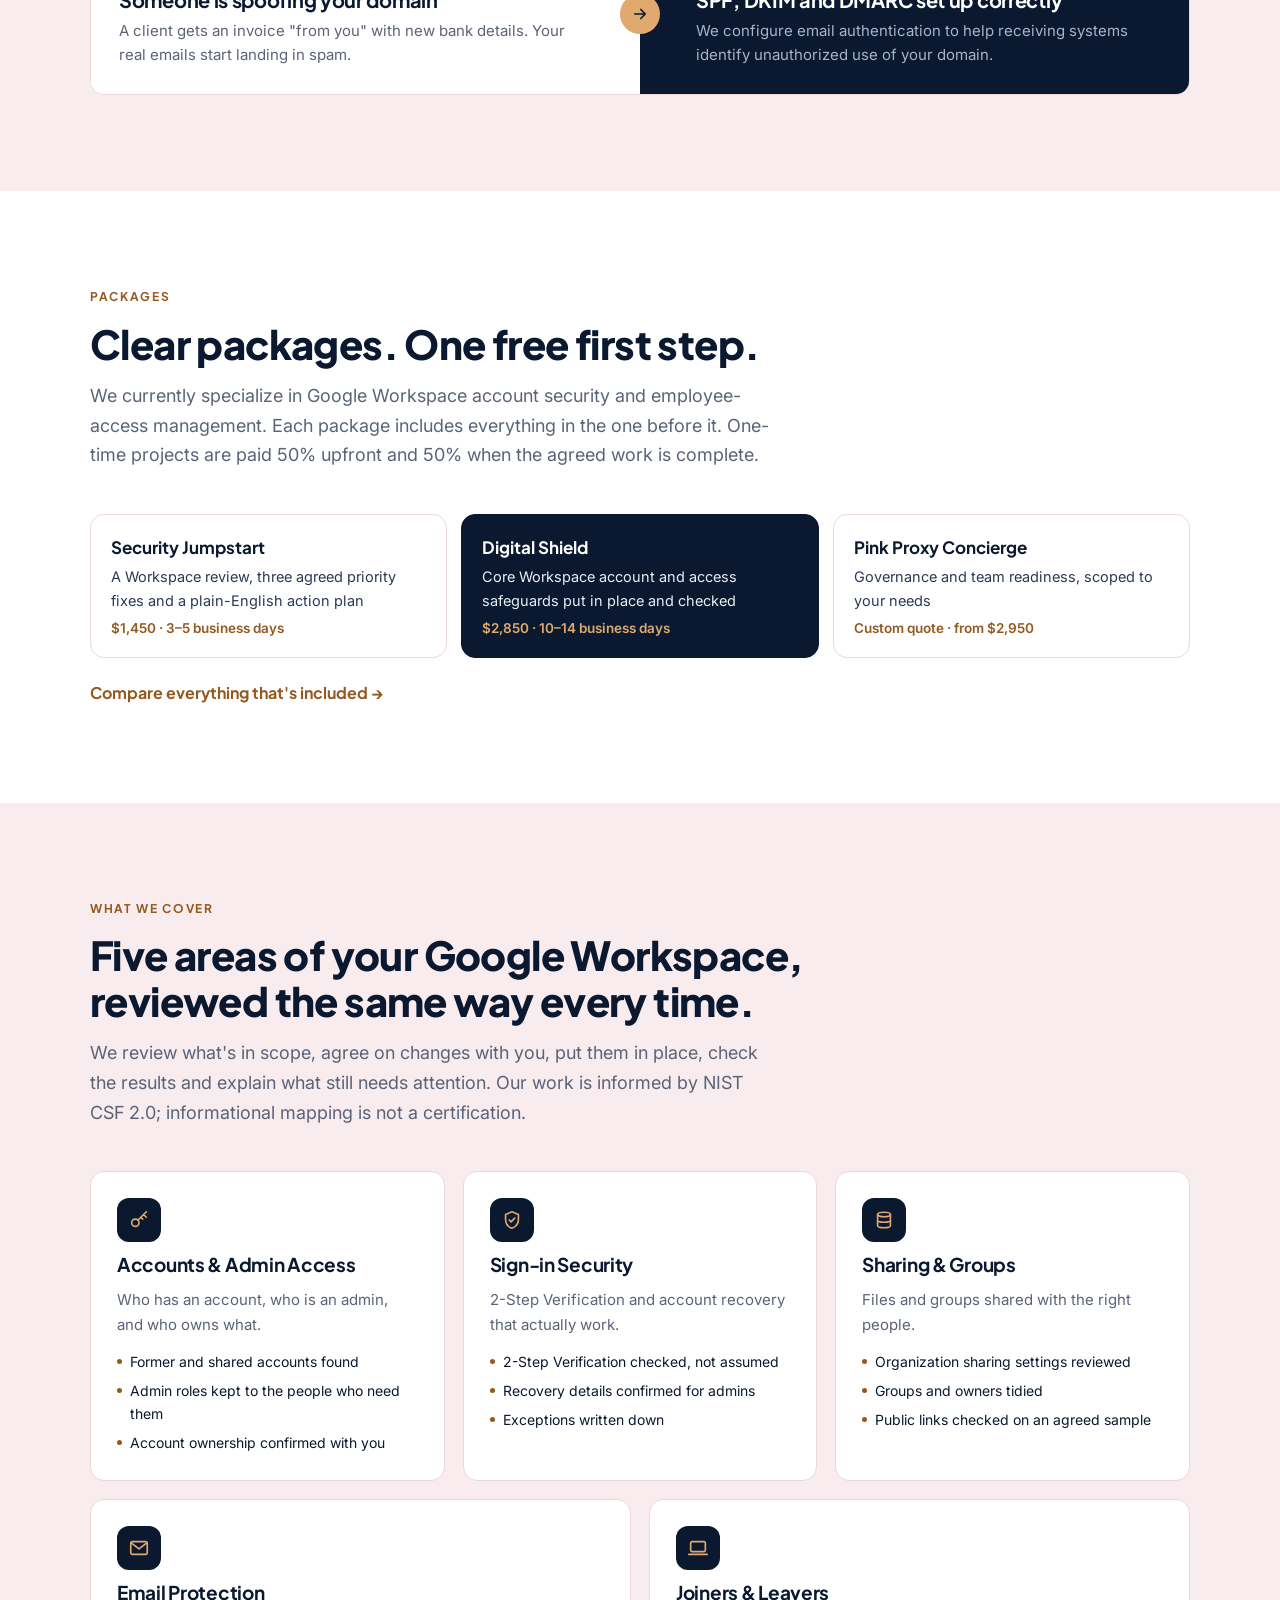
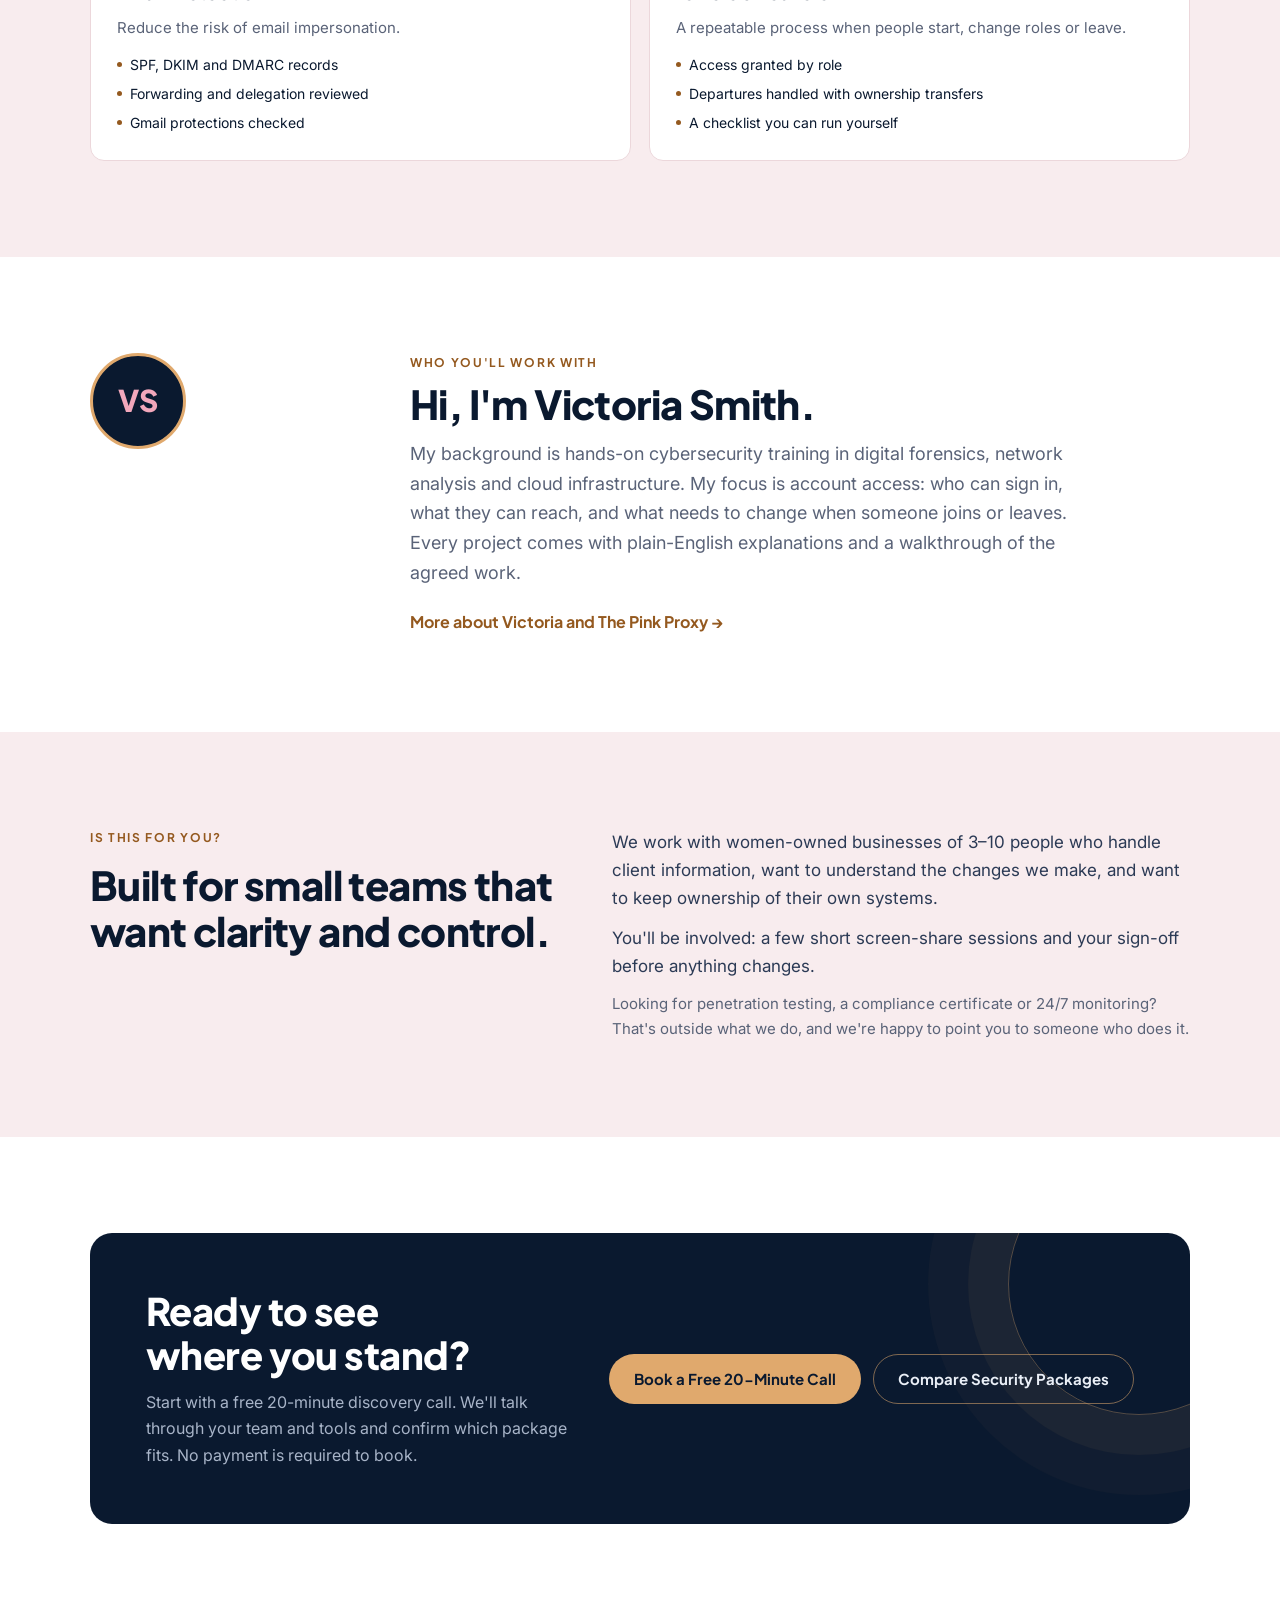
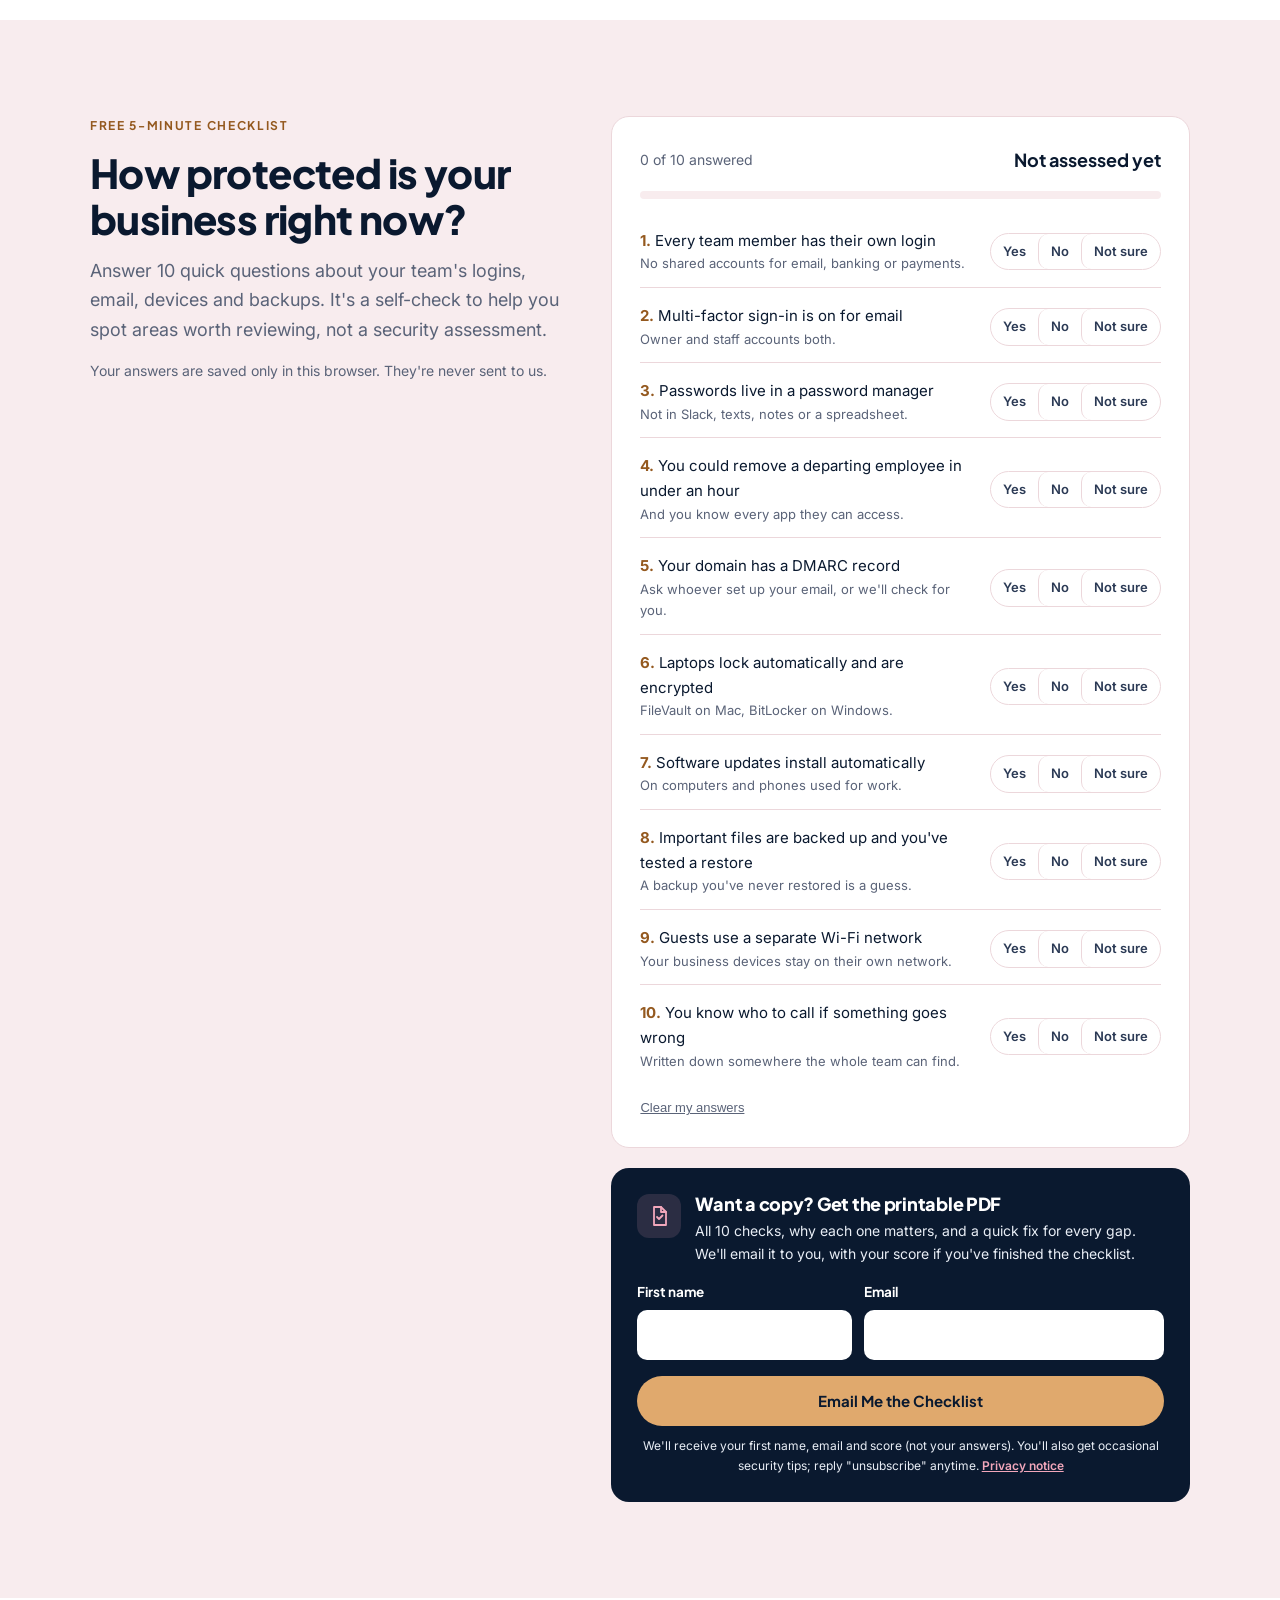
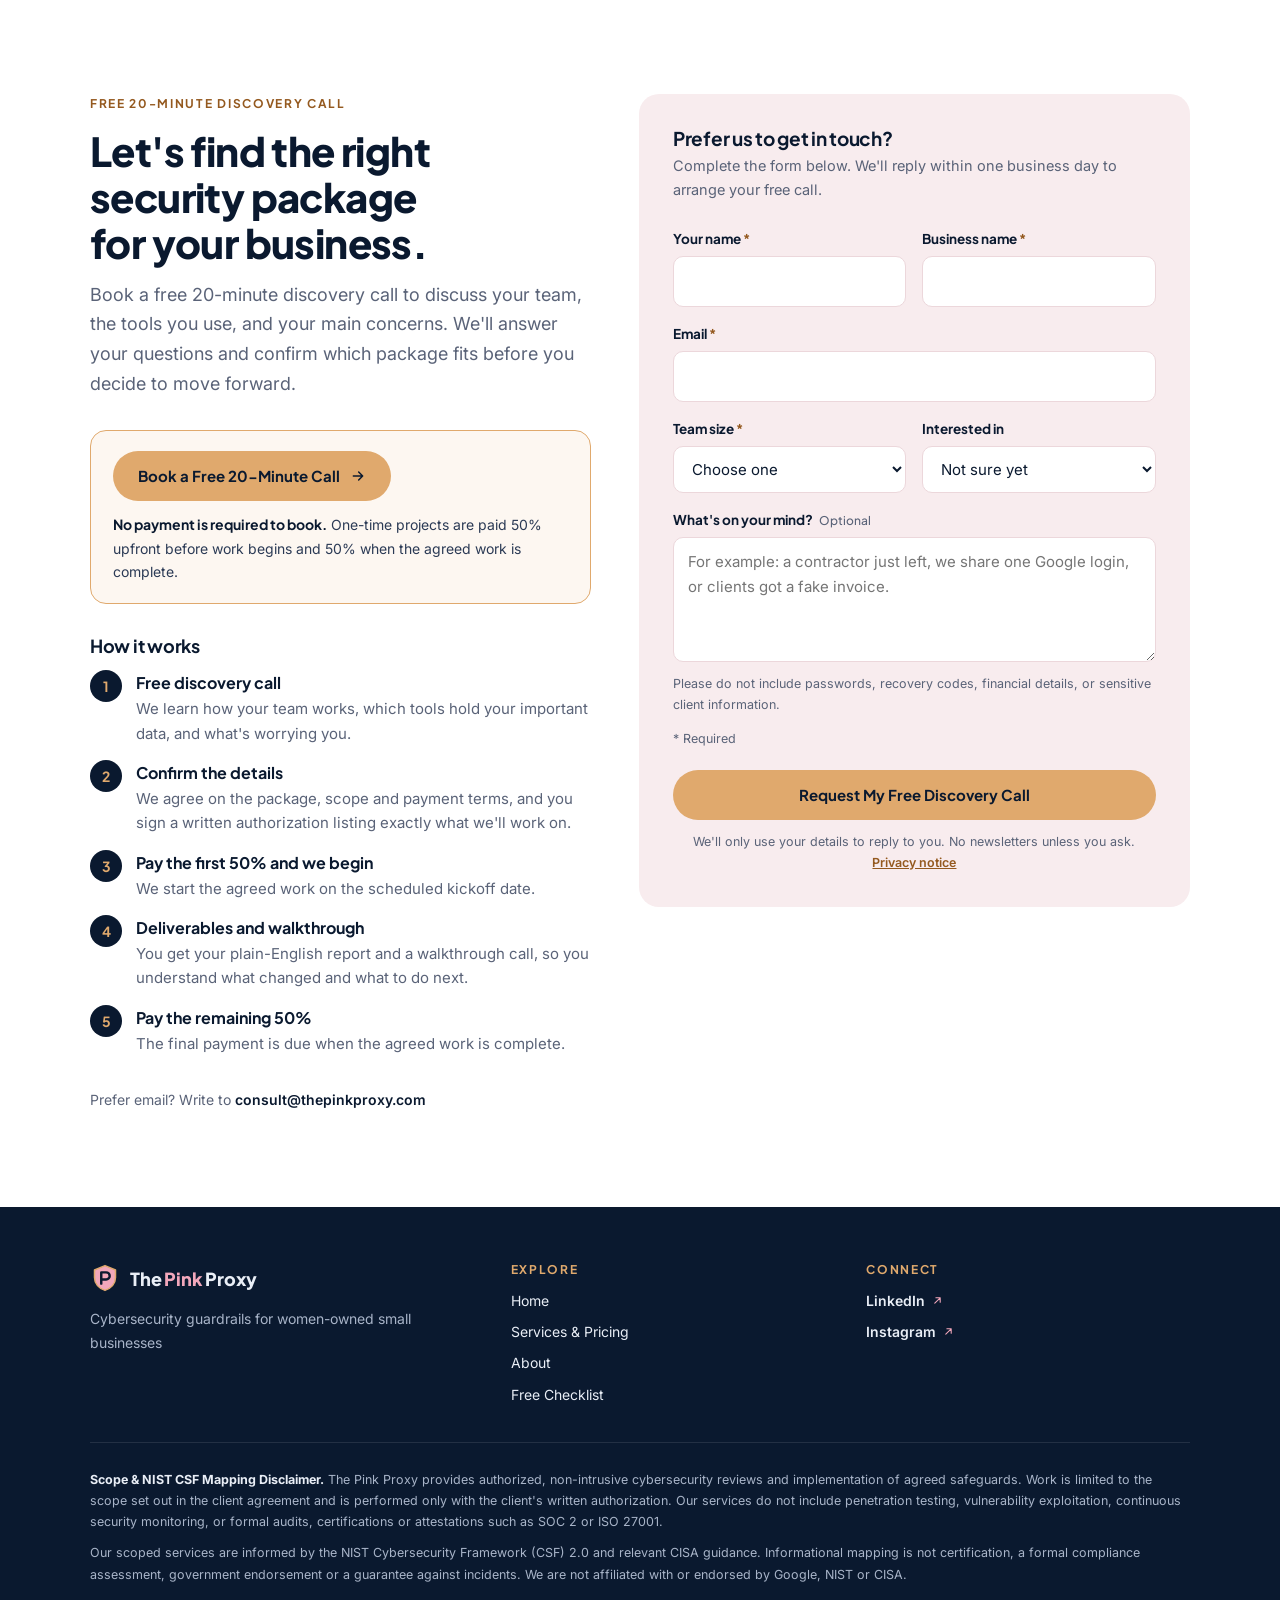
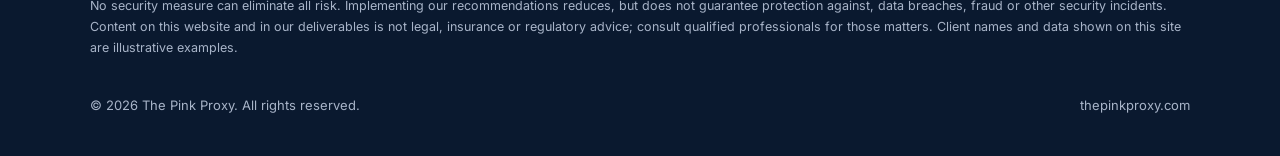
==== commit a14f97ce: "Review 08: Google Workspace focus; remove router, device, backup and maintenance promises Implements" ====
--- a/index.html
+++ b/index.html
@@ -50,15 +50,15 @@
   <div class="hero">
     <div class="wrap">
       <div>
-        <p class="eyebrow">Cybersecurity for women-owned teams of 3–10</p>
+        <p class="eyebrow">Google Workspace security for women-owned teams of 3–10</p>
         <h1 style="margin-top:16px">Know who has access. <span class="accent">Know what to fix first.</span></h1>
-        <p class="sub">Start with a Security Jumpstart: a 25-point Cyber Hygiene Audit, three priority fixes, and a plain-English action plan.</p>
+        <p class="sub">Start with a Security Jumpstart: a review of your Google Workspace accounts, admin access and sharing, three agreed priority fixes, and a plain-English action plan.</p>
         <p class="offer"><b>$1,450 total project fee</b><span>50% upfront, 50% upon completion · estimated 3–5 business days from kickoff</span></p>
         <div class="ctas">
           <a class="btn btn-primary" href="#book">Book a Free 20-Minute Call <svg aria-hidden="true"><use href="#i-arrow"/></svg></a>
           <a class="btn btn-ghost" href="services.html">Compare Security Packages</a>
         </div>
-        <p class="hero-note">Fixed-price projects. Optional ongoing care. No maintenance plan required. <a href="#checklist">Or try the free 5-minute checklist</a></p>
+        <p class="hero-note">Fixed-price projects. No maintenance plan required. <a href="#checklist">Or try the free 5-minute checklist</a></p>
       </div>
       <figure class="roster-fig">
         <aside class="roster" aria-label="Illustrative access-review example">
@@ -107,13 +107,13 @@
     <div class="wrap">
       <div class="section-head">
         <p class="eyebrow">Packages</p>
-        <h2 class="h2">Three fixed-price packages. One free first step.</h2>
-        <p class="lede">Each package includes everything in the one before it. One-time projects are paid 50% upfront and 50% when the agreed work is complete.</p>
+        <h2 class="h2">Clear packages. One free first step.</h2>
+        <p class="lede">We currently specialize in Google Workspace account security and employee-access management. Each package includes everything in the one before it. One-time projects are paid 50% upfront and 50% when the agreed work is complete.</p>
       </div>
       <div class="chooser-grid">
-        <a class="pick" href="services.html#tier-jumpstart"><b>Security Jumpstart</b><span>A 25-point review, three priority fixes and a plain-English action plan</span><em>$1,450 · 3–5 business days</em></a>
-        <a class="pick rec" href="services.html#tier-shield"><b>Digital Shield</b><span>Core account, email and device safeguards put in place</span><em>$2,850 · 10–14 business days</em></a>
-        <a class="pick" href="services.html#tier-concierge"><b>Pink Proxy Concierge</b><span>Broader safeguards, written policies and team training</span><em>$4,500 · 15–21 business days</em></a>
+        <a class="pick" href="services.html#tier-jumpstart"><b>Security Jumpstart</b><span>A Workspace review, three agreed priority fixes and a plain-English action plan</span><em>$1,450 · 3–5 business days</em></a>
+        <a class="pick rec" href="services.html#tier-shield"><b>Digital Shield</b><span>Core Workspace account and access safeguards put in place and checked</span><em>$2,850 · 10–14 business days</em></a>
+        <a class="pick" href="services.html#tier-concierge"><b>Pink Proxy Concierge</b><span>Governance and team readiness, scoped to your needs</span><em>Custom quote · from $2,950</em></a>
       </div>
       <p class="more-link"><a href="services.html">Compare everything that's included →</a></p>
     </div>
@@ -123,39 +123,39 @@
     <div class="wrap">
       <div class="section-head">
         <p class="eyebrow">What we cover</p>
-        <h2 class="h2">Five areas, reviewed the same way every time.</h2>
-        <p class="lede">Every project works through the same five areas. Your report maps the completed work to the NIST Cybersecurity Framework 2.0, a public standard. Framework mapping is not a certification.</p>
+        <h2 class="h2">Five areas of your Google Workspace, reviewed the same way every time.</h2>
+        <p class="lede">We review what's in scope, agree on changes with you, put them in place, check the results and explain what still needs attention. Our work is informed by NIST CSF 2.0; informational mapping is not a certification.</p>
       </div>
       <div class="pillars">
         <article class="pillar">
           <div class="ic"><svg><use href="#i-key"/></svg></div>
-          <h3>Identity &amp; Access</h3>
-          <p>Who can sign in to what, and how.</p>
-          <ul><li>Multi-factor sign-in on every account</li><li>Business password manager</li><li>Joiner and leaver runbooks</li></ul>
+          <h3>Accounts &amp; Admin Access</h3>
+          <p>Who has an account, who is an admin, and who owns what.</p>
+          <ul><li>Former and shared accounts found</li><li>Admin roles kept to the people who need them</li><li>Account ownership confirmed with you</li></ul>
+        </article>
+        <article class="pillar">
+          <div class="ic"><svg><use href="#i-shield"/></svg></div>
+          <h3>Sign-in Security</h3>
+          <p>2-Step Verification and account recovery that actually work.</p>
+          <ul><li>2-Step Verification checked, not assumed</li><li>Recovery details confirmed for admins</li><li>Exceptions written down</li></ul>
+        </article>
+        <article class="pillar">
+          <div class="ic"><svg><use href="#i-net"/></svg></div>
+          <h3>Sharing &amp; Groups</h3>
+          <p>Files and groups shared with the right people.</p>
+          <ul><li>Organization sharing settings reviewed</li><li>Groups and owners tidied</li><li>Public links checked on an agreed sample</li></ul>
         </article>
         <article class="pillar">
           <div class="ic"><svg><use href="#i-mail"/></svg></div>
-          <h3>Domain &amp; Email Defense</h3>
+          <h3>Email Protection</h3>
           <p>Reduce the risk of email impersonation.</p>
-          <ul><li>SPF, DKIM and DMARC records</li><li>Registrar lock and recovery contacts</li><li>Phishing filters tuned</li></ul>
+          <ul><li>SPF, DKIM and DMARC records</li><li>Forwarding and delegation reviewed</li><li>Gmail protections checked</li></ul>
         </article>
         <article class="pillar">
           <div class="ic"><svg><use href="#i-laptop"/></svg></div>
-          <h3>Endpoint Hardening</h3>
-          <p>Strengthen security settings on business laptops and phones.</p>
-          <ul><li>Disk encryption and screen lock</li><li>Automatic updates confirmed</li><li>Device inventory</li></ul>
-        </article>
-        <article class="pillar">
-          <div class="ic"><svg><use href="#i-net"/></svg></div>
-          <h3>Network &amp; Data</h3>
-          <p>Your files, your Wi-Fi, and where client data lives.</p>
-          <ul><li>Router firmware and guest Wi-Fi separation</li><li>Sharing permissions cleaned up</li><li>Backups that are actually tested</li></ul>
-        </article>
-        <article class="pillar">
-          <div class="ic"><svg><use href="#i-shield"/></svg></div>
-          <h3>Resilience &amp; Governance</h3>
-          <p>A plan for the bad day, written before you need it.</p>
-          <ul><li>One-page incident response plan</li><li>Simple written security policies</li><li>Recovery contacts and priorities</li></ul>
+          <h3>Joiners &amp; Leavers</h3>
+          <p>A repeatable process when people start, change roles or leave.</p>
+          <ul><li>Access granted by role</li><li>Departures handled with ownership transfers</li><li>A checklist you can run yourself</li></ul>
         </article>
       </div>
     </div>
@@ -310,8 +310,8 @@
             <option value="Not sure yet" selected>Not sure yet</option>
             <option value="Security Jumpstart">Security Jumpstart · $1,450</option>
             <option value="Digital Shield">Digital Shield · $2,850</option>
-            <option value="Pink Proxy Concierge">Pink Proxy Concierge · $4,500</option>
-            <option value="Quarterly Maintenance">Ongoing Cyber Care · $450/mo</option>
+            <option value="Pink Proxy Concierge">Pink Proxy Concierge · custom quote</option>
+            <option value="Quarterly Maintenance">Scheduled access reviews</option>
           </select>
         </div>
         <div class="field full">
@@ -351,7 +351,7 @@
     </div>
     <div class="legal">
       <p><b>Scope &amp; NIST CSF Mapping Disclaimer.</b> The Pink Proxy provides authorized, non-intrusive cybersecurity reviews and implementation of agreed safeguards. Work is limited to the scope set out in the client agreement and is performed only with the client's written authorization. Our services do not include penetration testing, vulnerability exploitation, continuous security monitoring, or formal audits, certifications or attestations such as SOC 2 or ISO 27001.</p>
-      <p>References to the NIST Cybersecurity Framework (CSF) 2.0 and to CISA Cybersecurity Performance Goals describe how our recommendations align with those publicly available frameworks. Such mapping is informational, does not constitute certification or compliance with any framework, law or regulation, and does not imply endorsement by the National Institute of Standards and Technology (NIST), the Cybersecurity and Infrastructure Security Agency (CISA) or any government agency.</p>
+      <p>Our scoped services are informed by the NIST Cybersecurity Framework (CSF) 2.0 and relevant CISA guidance. Informational mapping is not certification, a formal compliance assessment, government endorsement or a guarantee against incidents. We are not affiliated with or endorsed by Google, NIST or CISA.</p>
       <p>No security measure can eliminate all risk. Implementing our recommendations reduces, but does not guarantee protection against, data breaches, fraud or other security incidents. Content on this website and in our deliverables is not legal, insurance or regulatory advice; consult qualified professionals for those matters. Client names and data shown on this site are illustrative examples.</p>
     </div>
     <div class="f-bottom"><span>© 2026 The Pink Proxy. All rights reserved.</span><span>thepinkproxy.com</span></div>
--- a/css/styles.css
+++ b/css/styles.css
@@ -455,3 +455,7 @@
 }
 .roster-head .roster-title{font-family:var(--display);font-size:15px;font-weight:800;margin:0}
 .f-top .f-h{font-family:var(--display)}
+.retainer.retainer-lite{grid-template-columns:minmax(0,1fr) auto;align-items:center}
+.retainer.retainer-lite > .cta-stack{grid-column:auto}
+.retainer-lite .ret-terms{max-width:60ch}
+@media (max-width:760px){.retainer.retainer-lite{grid-template-columns:1fr}}
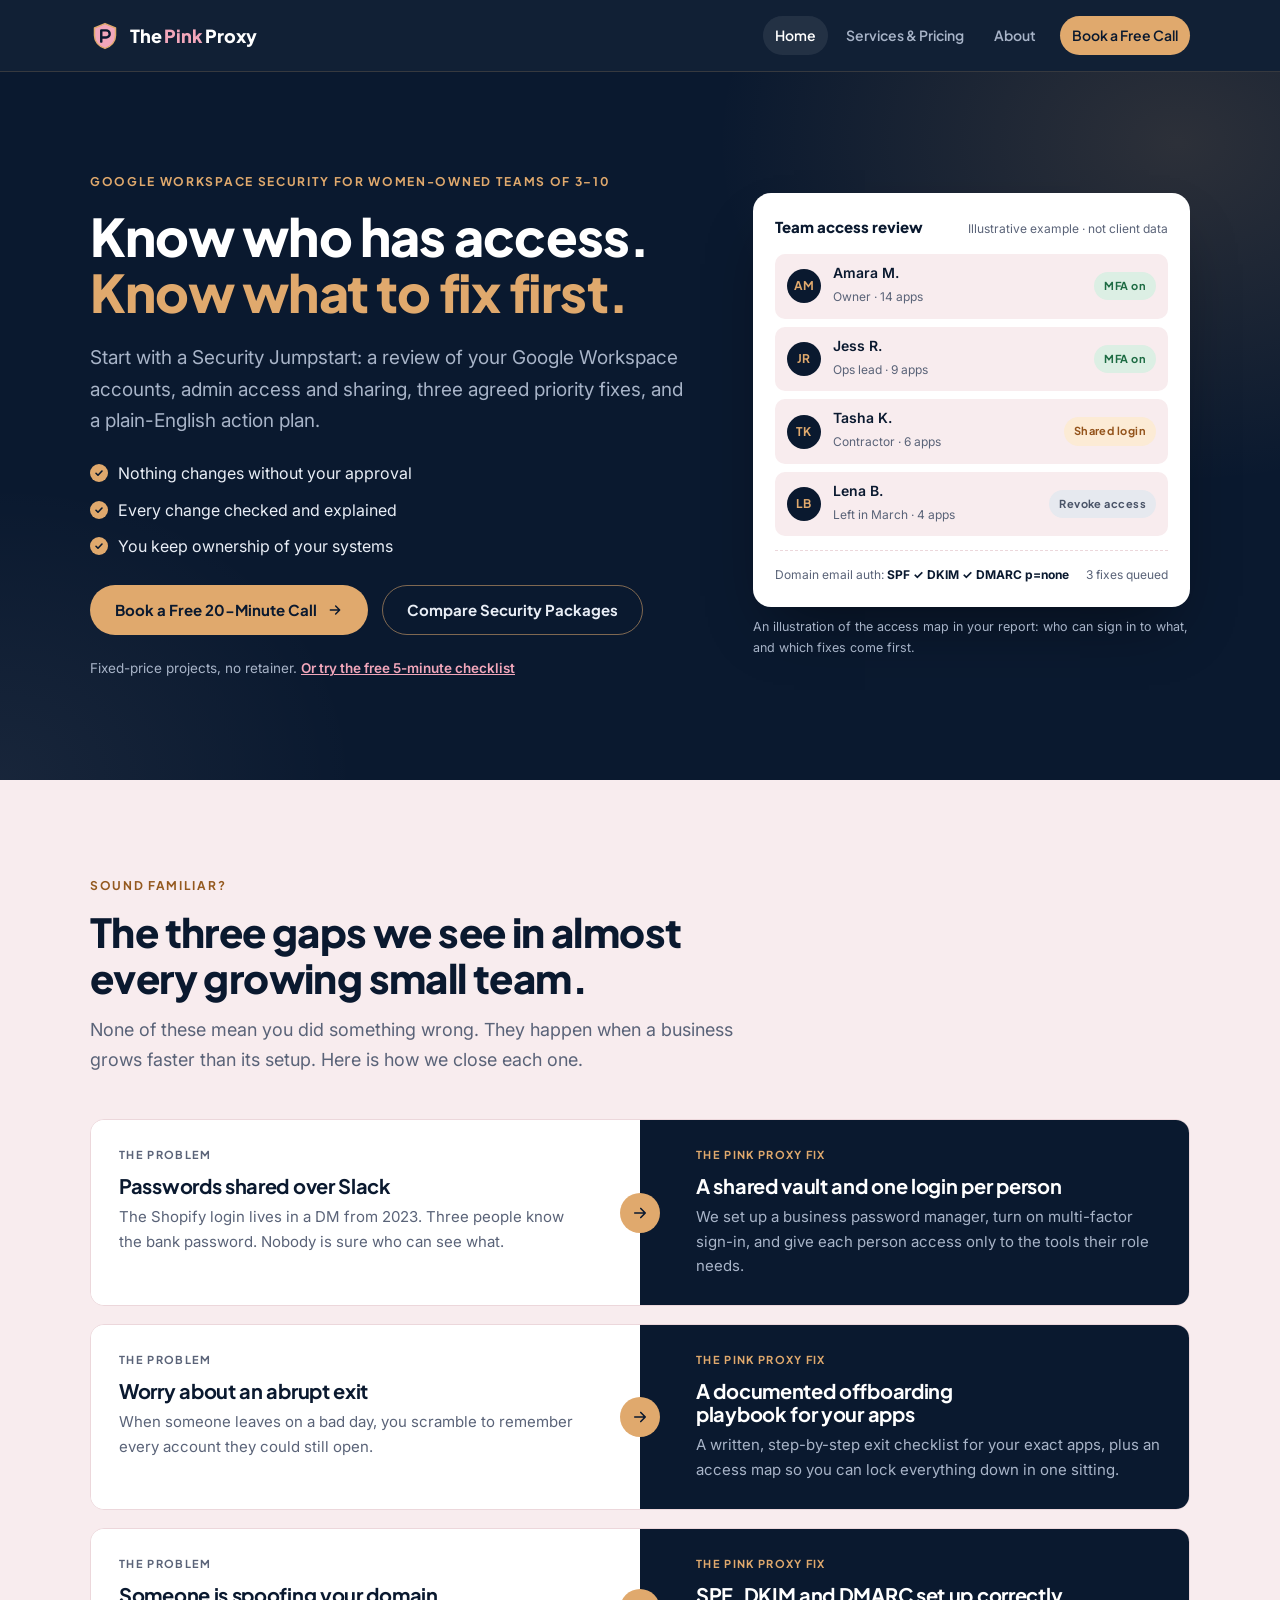
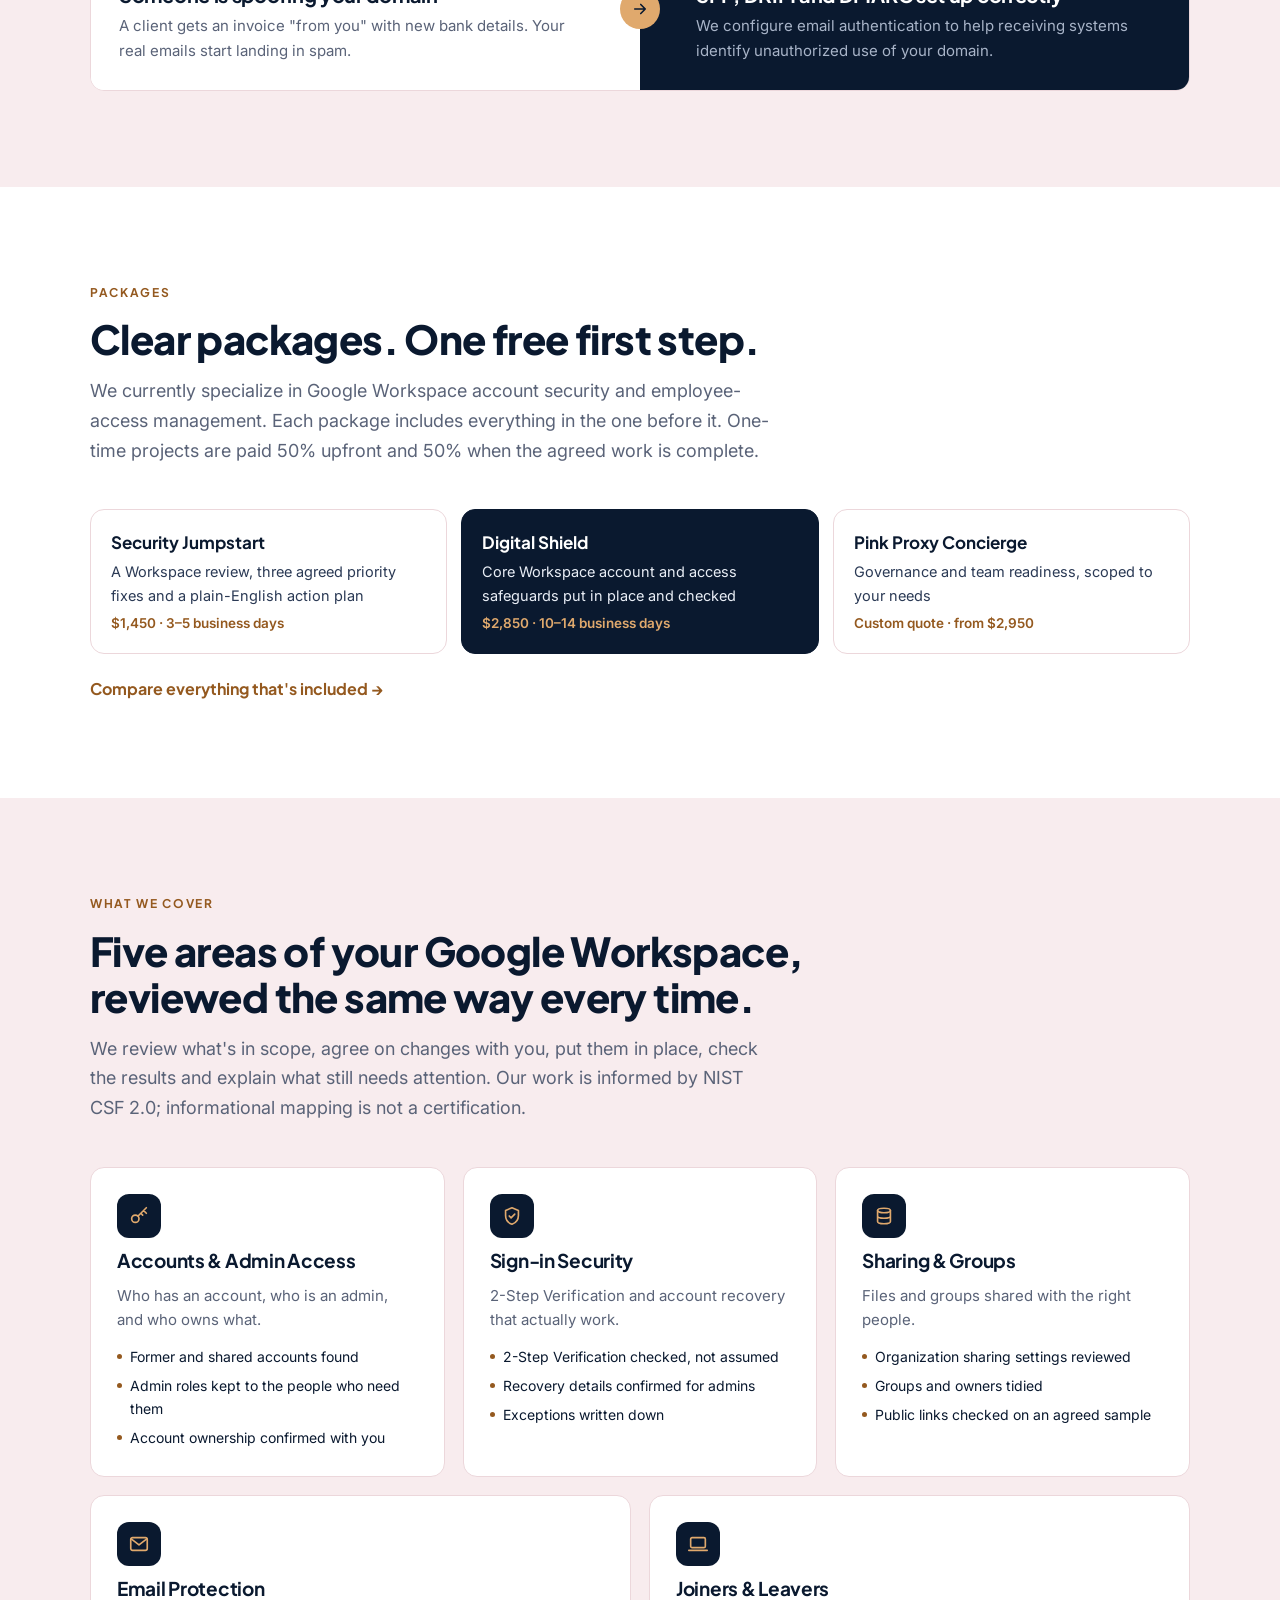
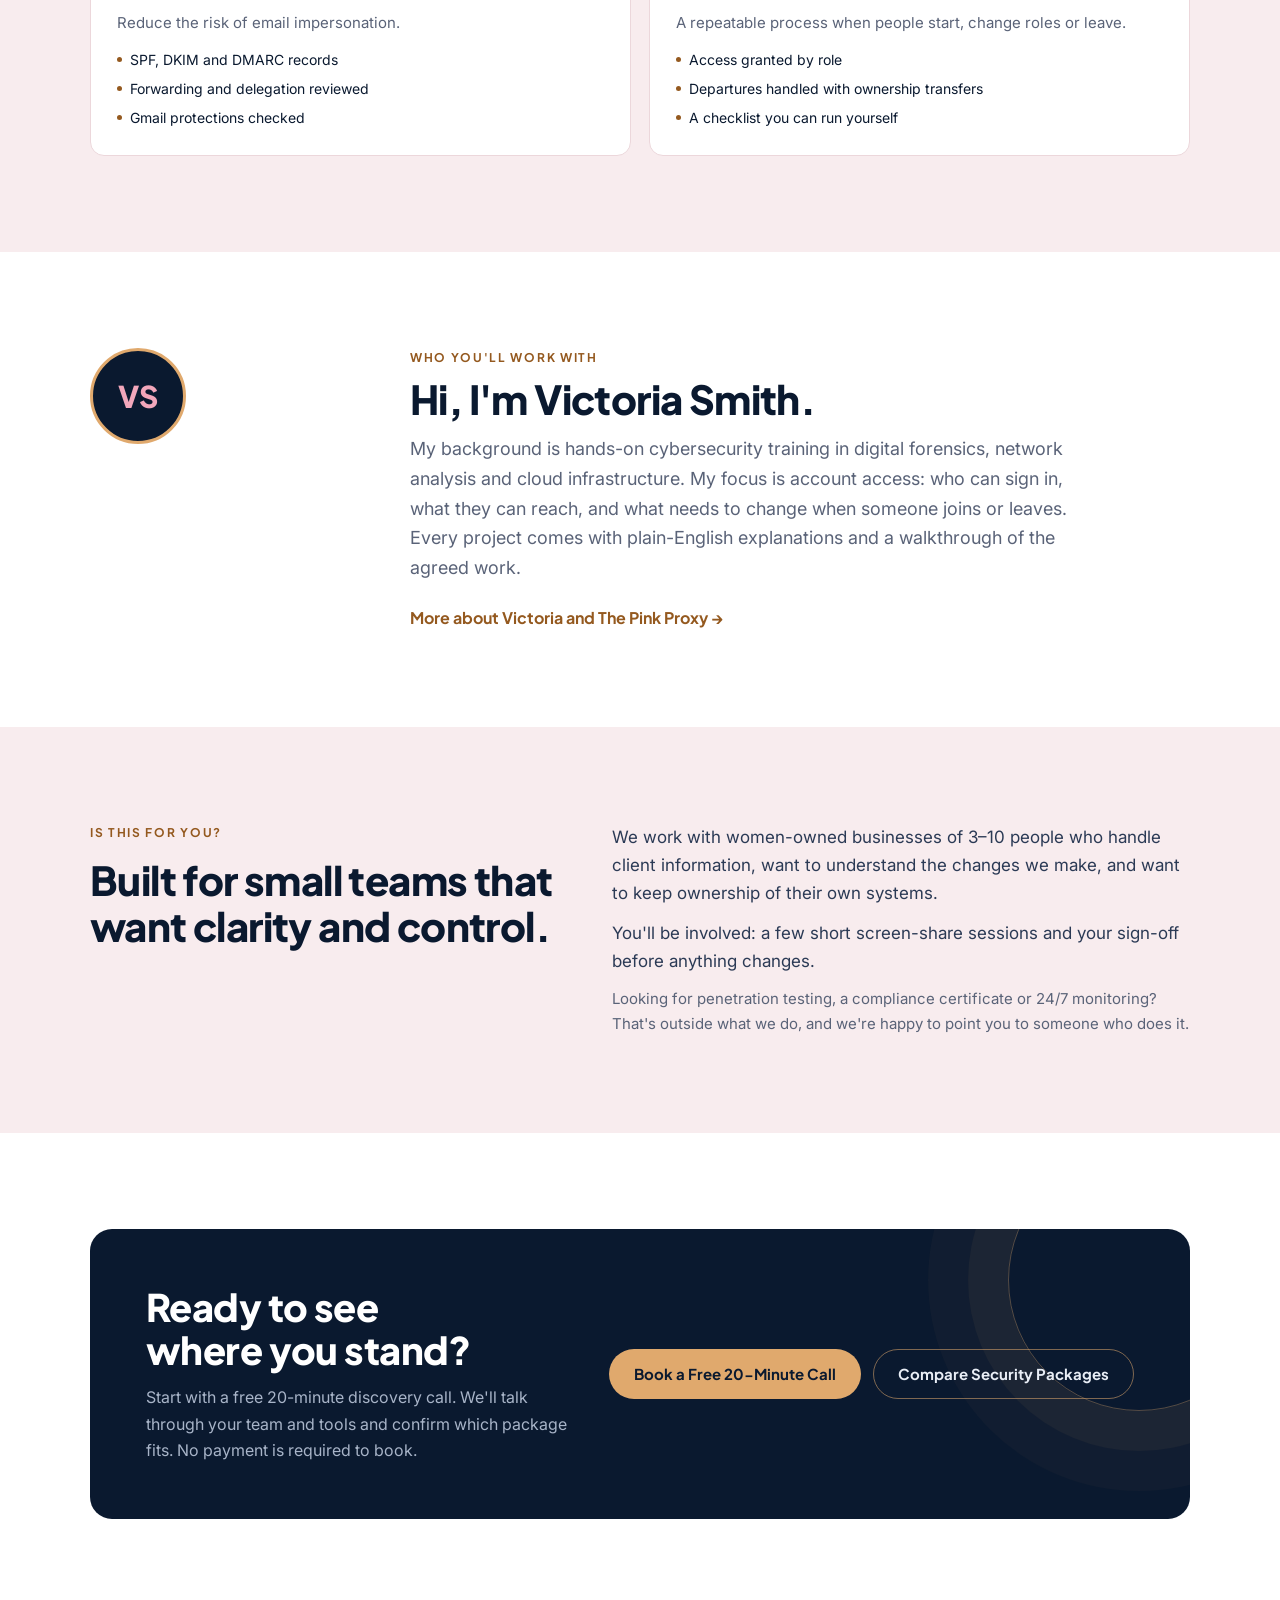
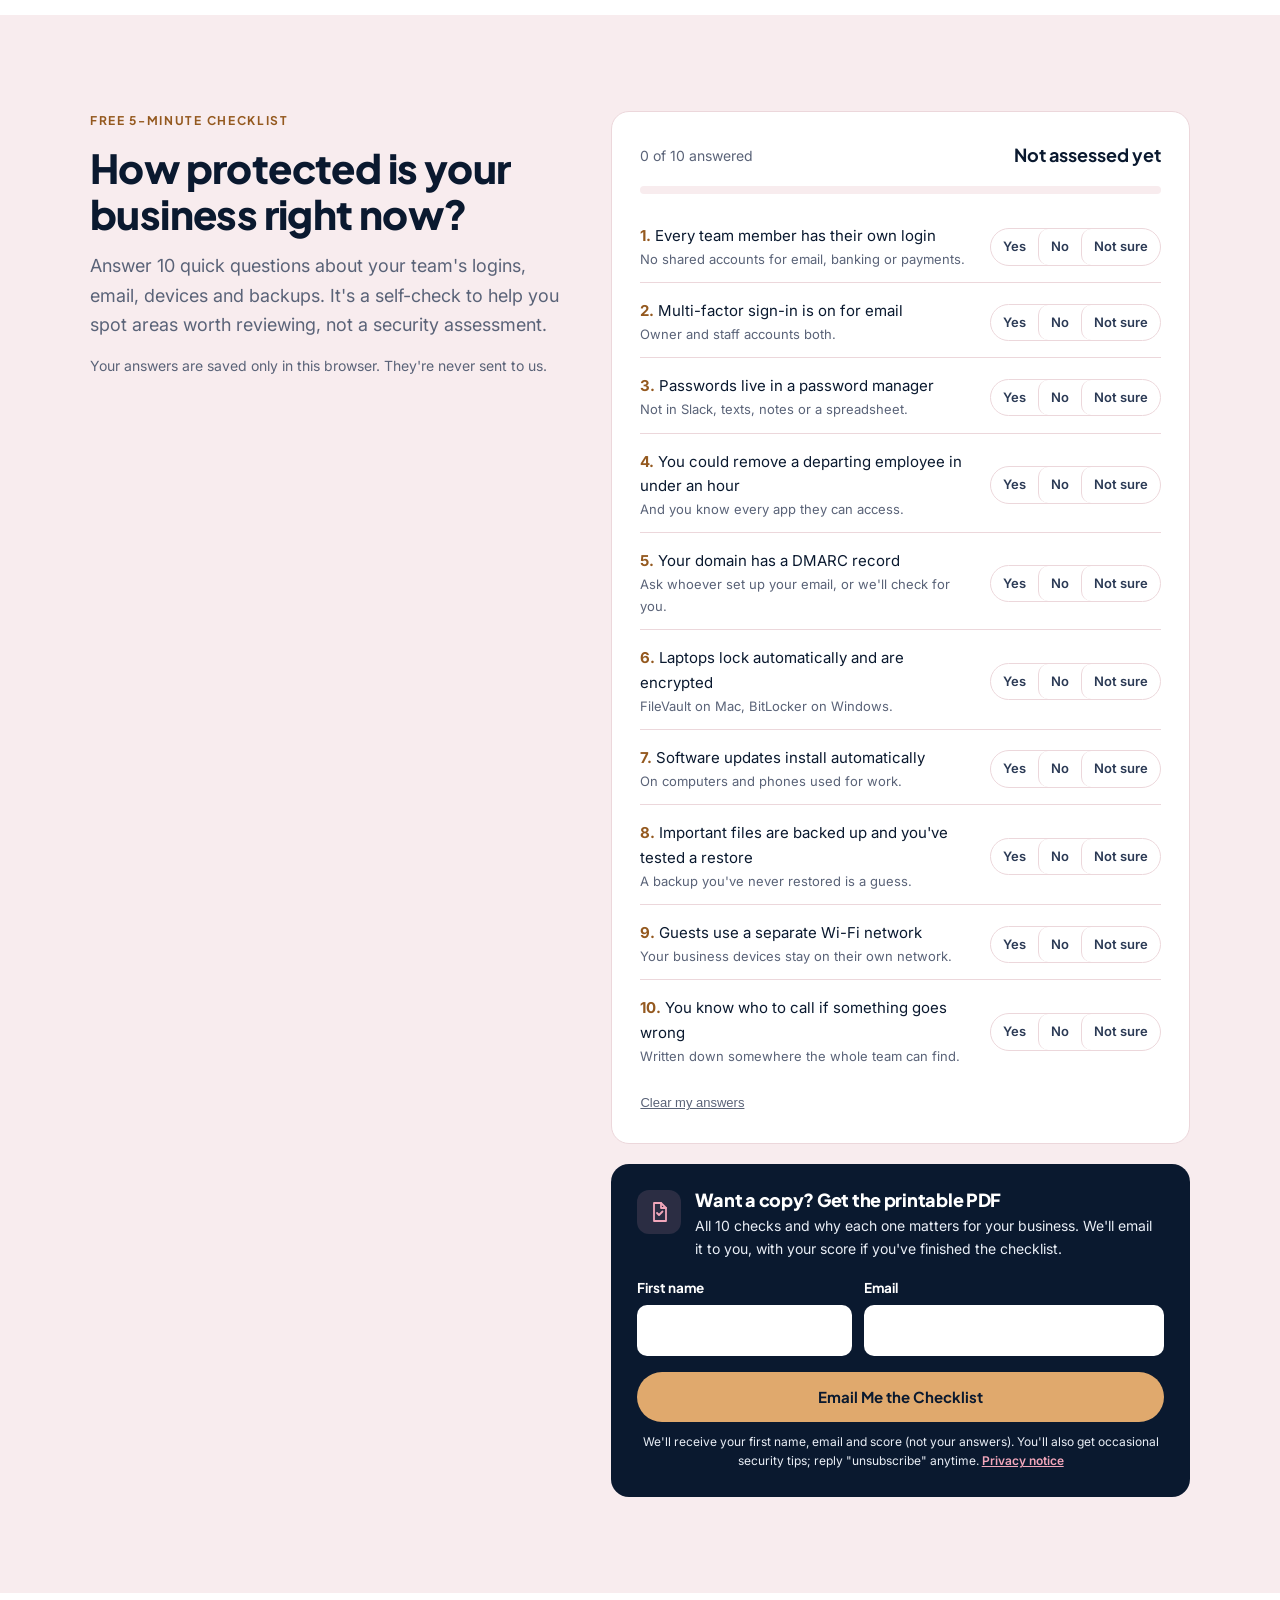
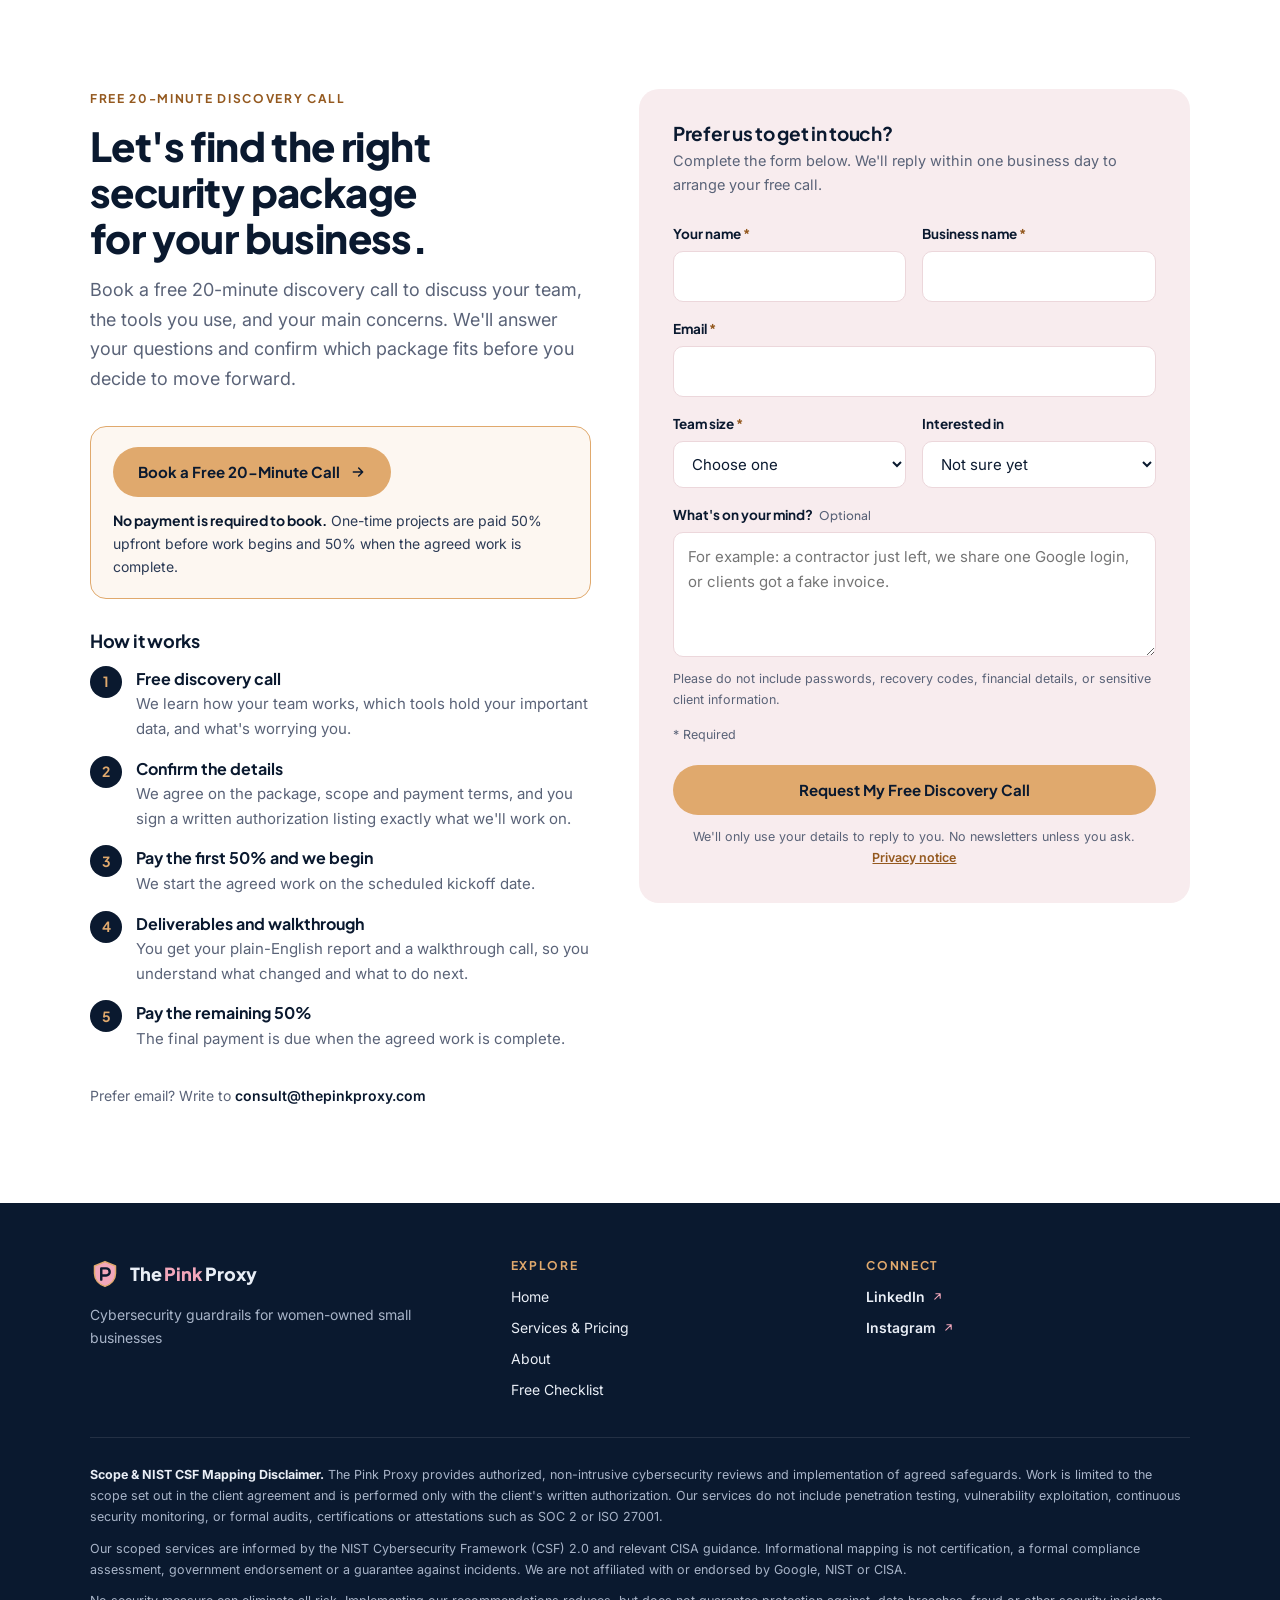
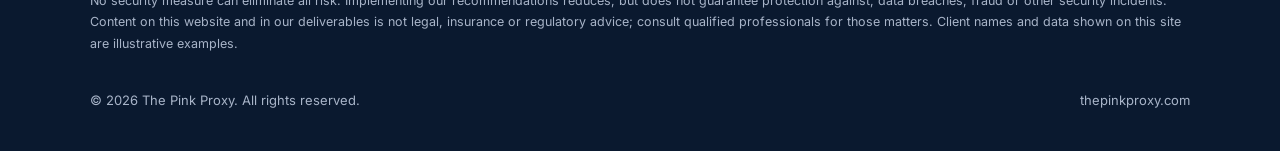
==== commit 807c5f73: "Review 10: remove price from hero, soften checklist PDF wording, eyebrow contrast on dark Co-Authore" ====
--- a/index.html
+++ b/index.html
@@ -53,12 +53,12 @@
         <p class="eyebrow">Google Workspace security for women-owned teams of 3–10</p>
         <h1 style="margin-top:16px">Know who has access. <span class="accent">Know what to fix first.</span></h1>
         <p class="sub">Start with a Security Jumpstart: a review of your Google Workspace accounts, admin access and sharing, three agreed priority fixes, and a plain-English action plan.</p>
-        <p class="offer"><b>$1,450 total project fee</b><span>50% upfront, 50% upon completion · estimated 3–5 business days from kickoff</span></p>
+        <ul class="hero-points"><li>Nothing changes without your approval</li><li>Every change checked and explained</li><li>You keep ownership of your systems</li></ul>
         <div class="ctas">
           <a class="btn btn-primary" href="#book">Book a Free 20-Minute Call <svg aria-hidden="true"><use href="#i-arrow"/></svg></a>
           <a class="btn btn-ghost" href="services.html">Compare Security Packages</a>
         </div>
-        <p class="hero-note">Fixed-price projects. No maintenance plan required. <a href="#checklist">Or try the free 5-minute checklist</a></p>
+        <p class="hero-note">Fixed-price projects, no retainer. <a href="#checklist">Or try the free 5-minute checklist</a></p>
       </div>
       <figure class="roster-fig">
         <aside class="roster" aria-label="Illustrative access-review example">
@@ -225,7 +225,7 @@
           <svg class="pdf-ic" viewBox="0 0 24 24" aria-hidden="true"><path d="M7 3h7l5 5v13H7z" fill="none" stroke="currentColor" stroke-width="1.8" stroke-linejoin="round"/><path d="M14 3v5h5M10 13l2 2 3.5-3.5" fill="none" stroke="currentColor" stroke-width="1.8" stroke-linecap="round" stroke-linejoin="round"/></svg>
           <div>
             <h3>Want a copy? Get the printable PDF</h3>
-            <p>All 10 checks, why each one matters, and a quick fix for every gap. We'll email it to you, with your score if you've finished the checklist.</p>
+            <p>All 10 checks and why each one matters for your business. We'll email it to you, with your score if you've finished the checklist.</p>
           </div>
         </div>
         <input type="text" name="company_website" class="hp" tabindex="-1" autocomplete="off" aria-hidden="true">
--- a/css/styles.css
+++ b/css/styles.css
@@ -459,3 +459,30 @@
 .retainer.retainer-lite > .cta-stack{grid-column:auto}
 .retainer-lite .ret-terms{max-width:60ch}
 @media (max-width:760px){.retainer.retainer-lite{grid-template-columns:1fr}}
+
+/* Services: quiet package links + facts (review 09) */
+.pkg-link{margin-top:auto;padding-top:14px;font-family:var(--display);font-weight:700;font-size:15px;color:var(--copper-deep);text-decoration:none;display:inline-flex;gap:6px;align-self:flex-start}
+.pkg-link:hover{text-decoration:underline}
+.tier .scope-line + .pkg-link{margin-top:0}
+.tier.rec .pkg-link{color:var(--pink)}
+.retainer-lite .pkg-link{margin-top:0;padding-top:0}
+.facts{display:grid;grid-template-columns:1fr 1fr;gap:20px}
+.fact{background:var(--blush);border-radius:18px;padding:28px;display:grid;gap:14px;align-content:start;min-width:0}
+.fact h3{font-size:21px;font-weight:800}
+.fact p{font-size:15.5px;color:var(--navy-ink)}
+.fact blockquote{margin:0;padding:4px 0 4px 18px;border-left:3px solid var(--copper);font-family:var(--display);font-weight:700;font-size:19px;line-height:1.35;color:var(--navy)}
+.fact cite{display:block;margin-top:6px;font-family:var(--body);font-style:normal;font-weight:500;font-size:13px;color:var(--muted)}
+.fact .stats{display:grid;grid-template-columns:1fr 1fr;gap:12px}
+.fact .stats div{background:var(--white);border-radius:12px;padding:14px 16px;display:grid;gap:4px}
+.fact .stats b{font-family:var(--display);font-size:26px;font-weight:800;color:var(--navy);font-variant-numeric:tabular-nums}
+.fact .stats span{font-size:13px;color:var(--navy-ink);line-height:1.4}
+.fact .src{font-size:12.5px;color:var(--muted)}
+.fact .src a{color:var(--copper-deep)}
+@media (max-width:860px){.facts{grid-template-columns:1fr}}
+@media (max-width:420px){.fact .stats{grid-template-columns:1fr}}
+
+/* Hero trust points (review 10) */
+.hero-points{list-style:none;margin:24px 0 0;padding:0;display:grid;gap:10px}
+.hero-points li{display:flex;gap:10px;align-items:center;font-size:16px;color:var(--on-navy)}
+.hero-points li::before{content:"";flex:none;width:18px;height:18px;border-radius:50%;background:var(--copper) url("data:image/svg+xml,%3Csvg xmlns='http://www.w3.org/2000/svg' viewBox='0 0 24 24' fill='none' stroke='%230A192F' stroke-width='3.2' stroke-linecap='round' stroke-linejoin='round'%3E%3Cpath d='M6 12.5l4 4 8-8.5'/%3E%3C/svg%3E") center/12px no-repeat}
+.hero .eyebrow,.page-head .eyebrow,.callout .eyebrow,.pdf-signup .eyebrow,.fit-card.yes .eyebrow,.founder-card .eyebrow{color:var(--copper)}
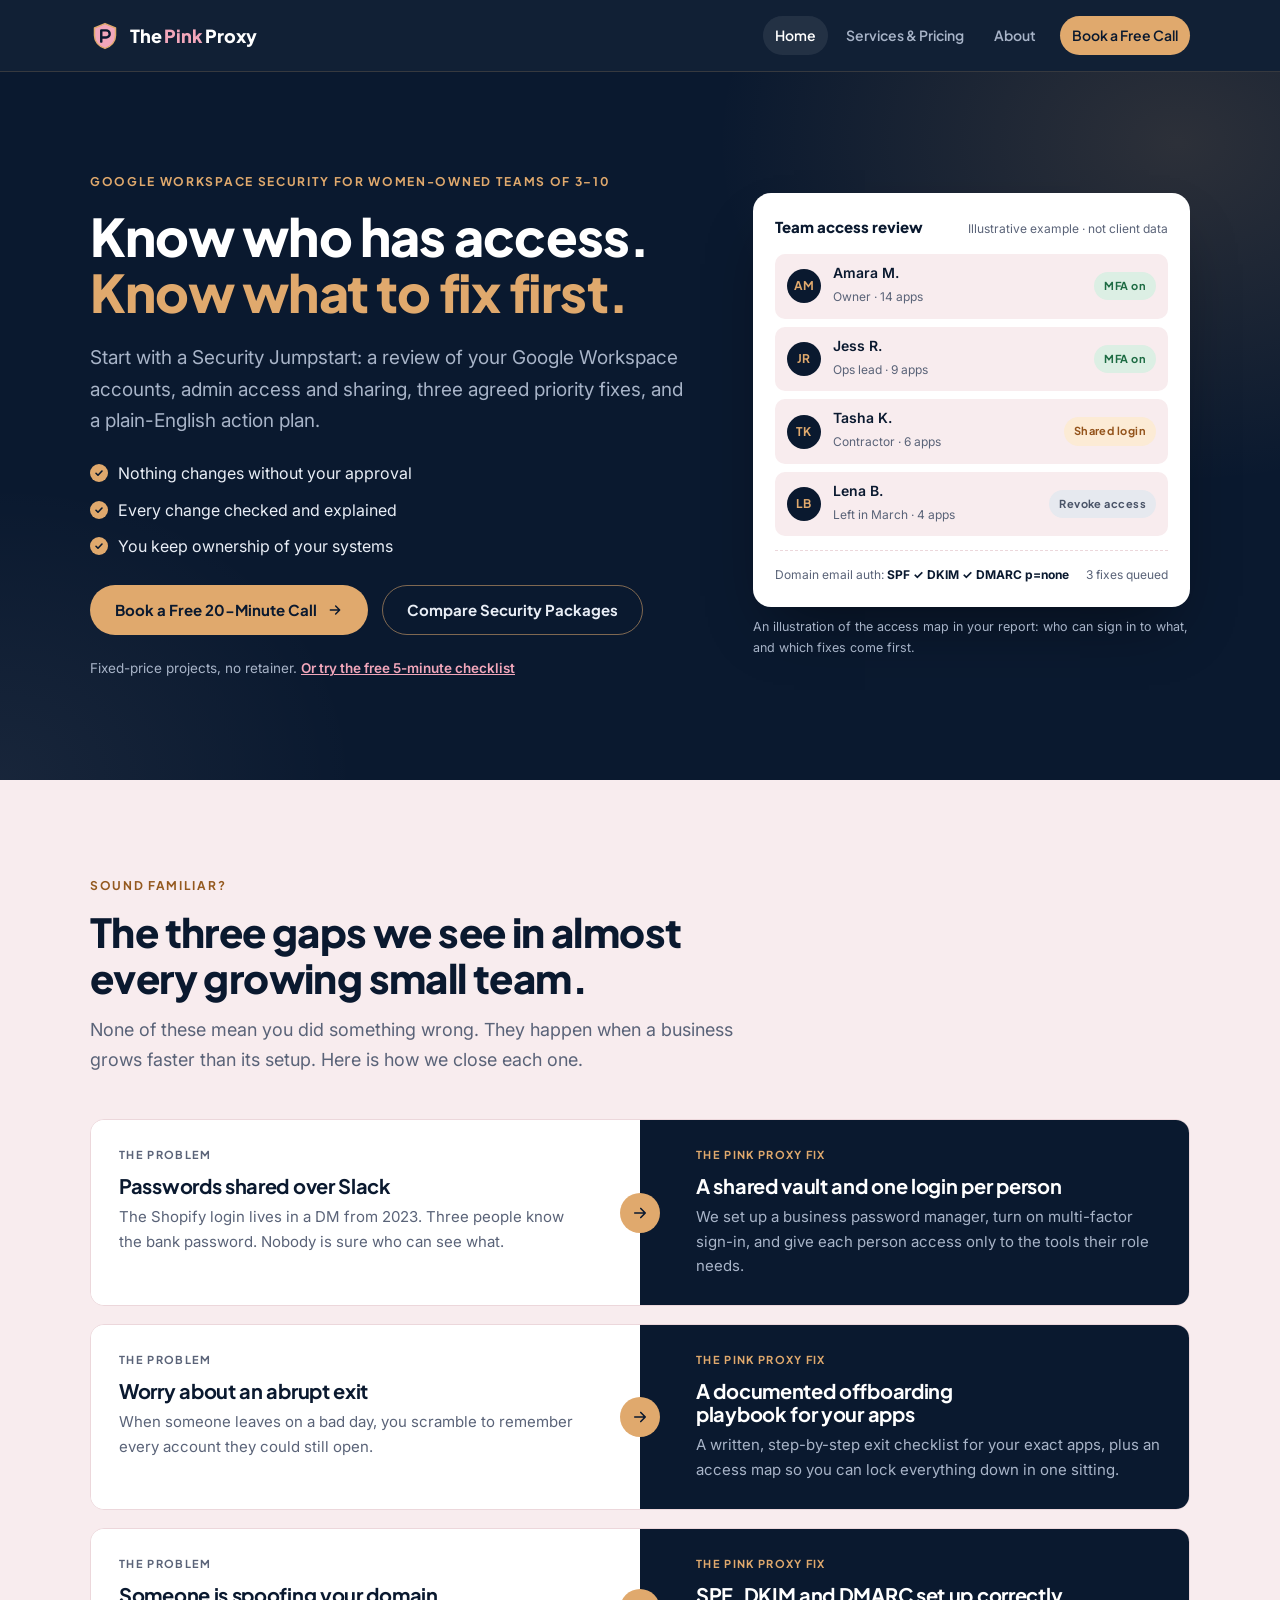
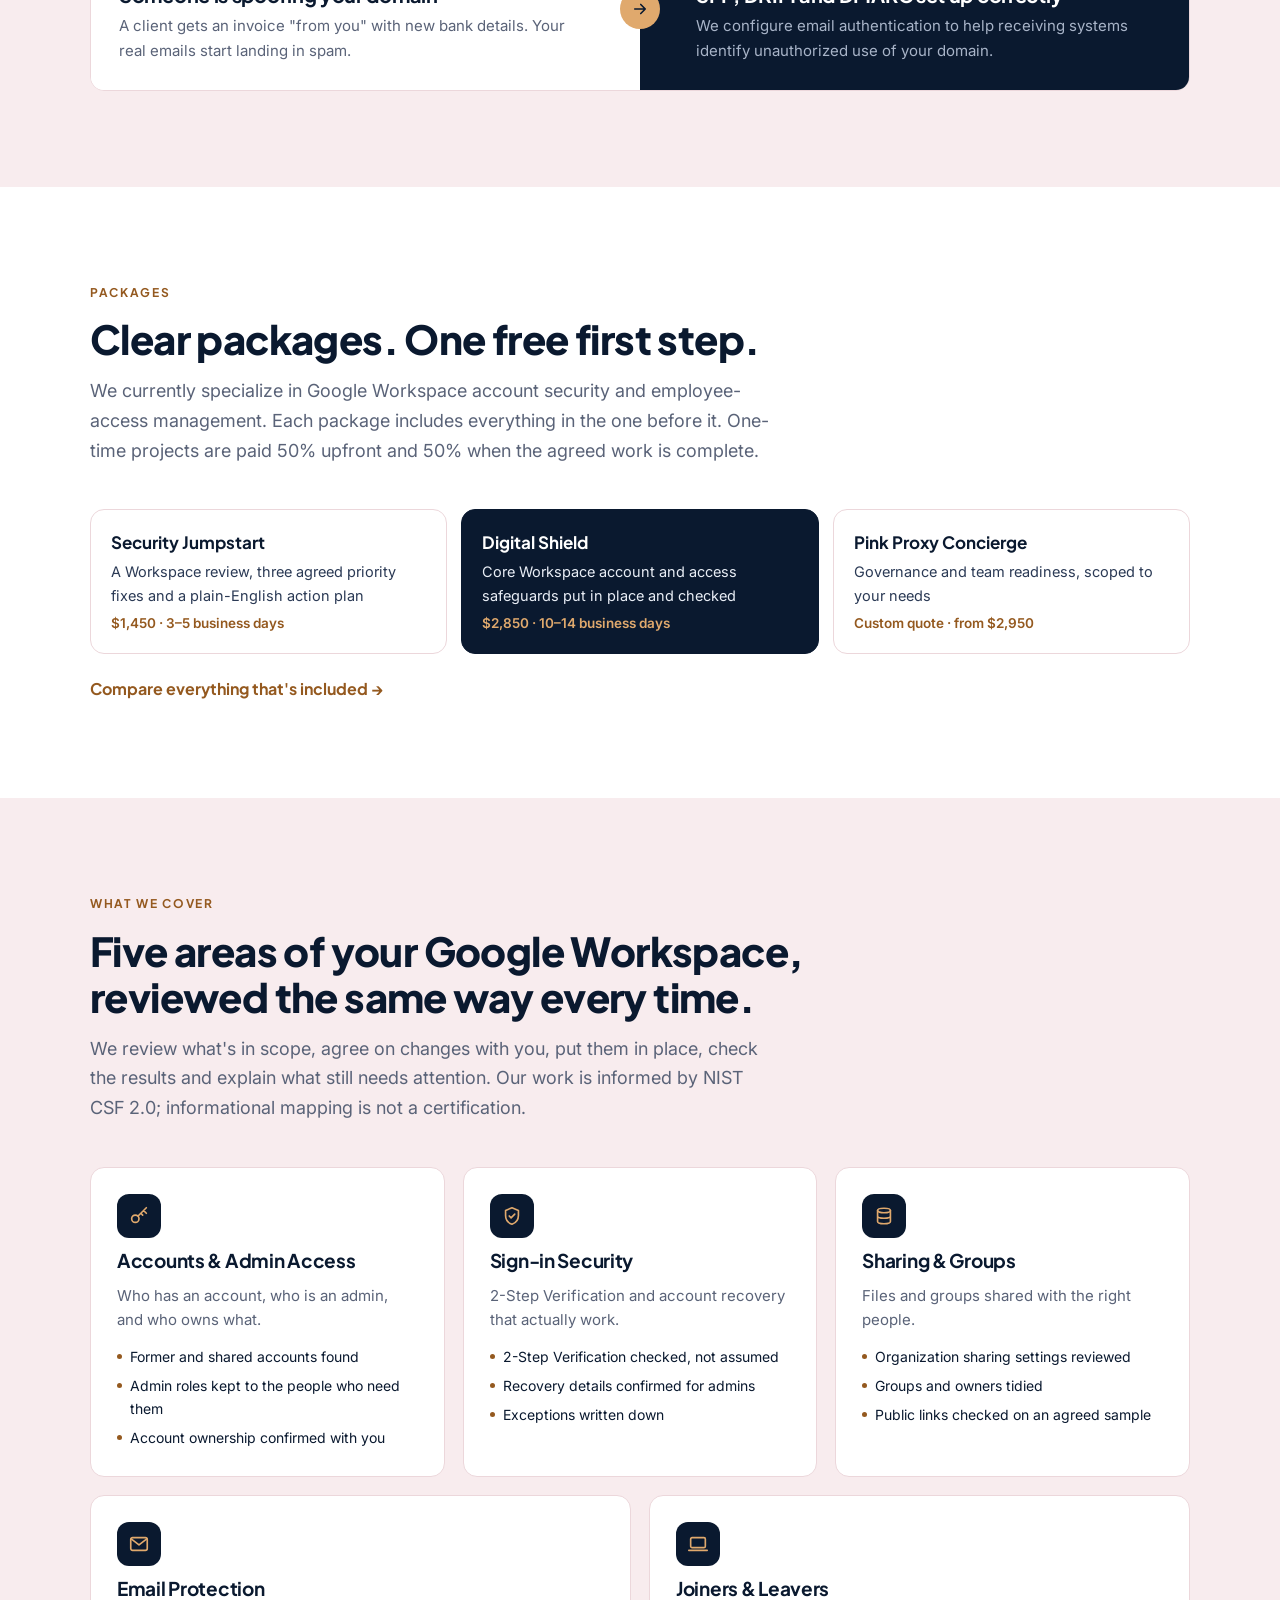
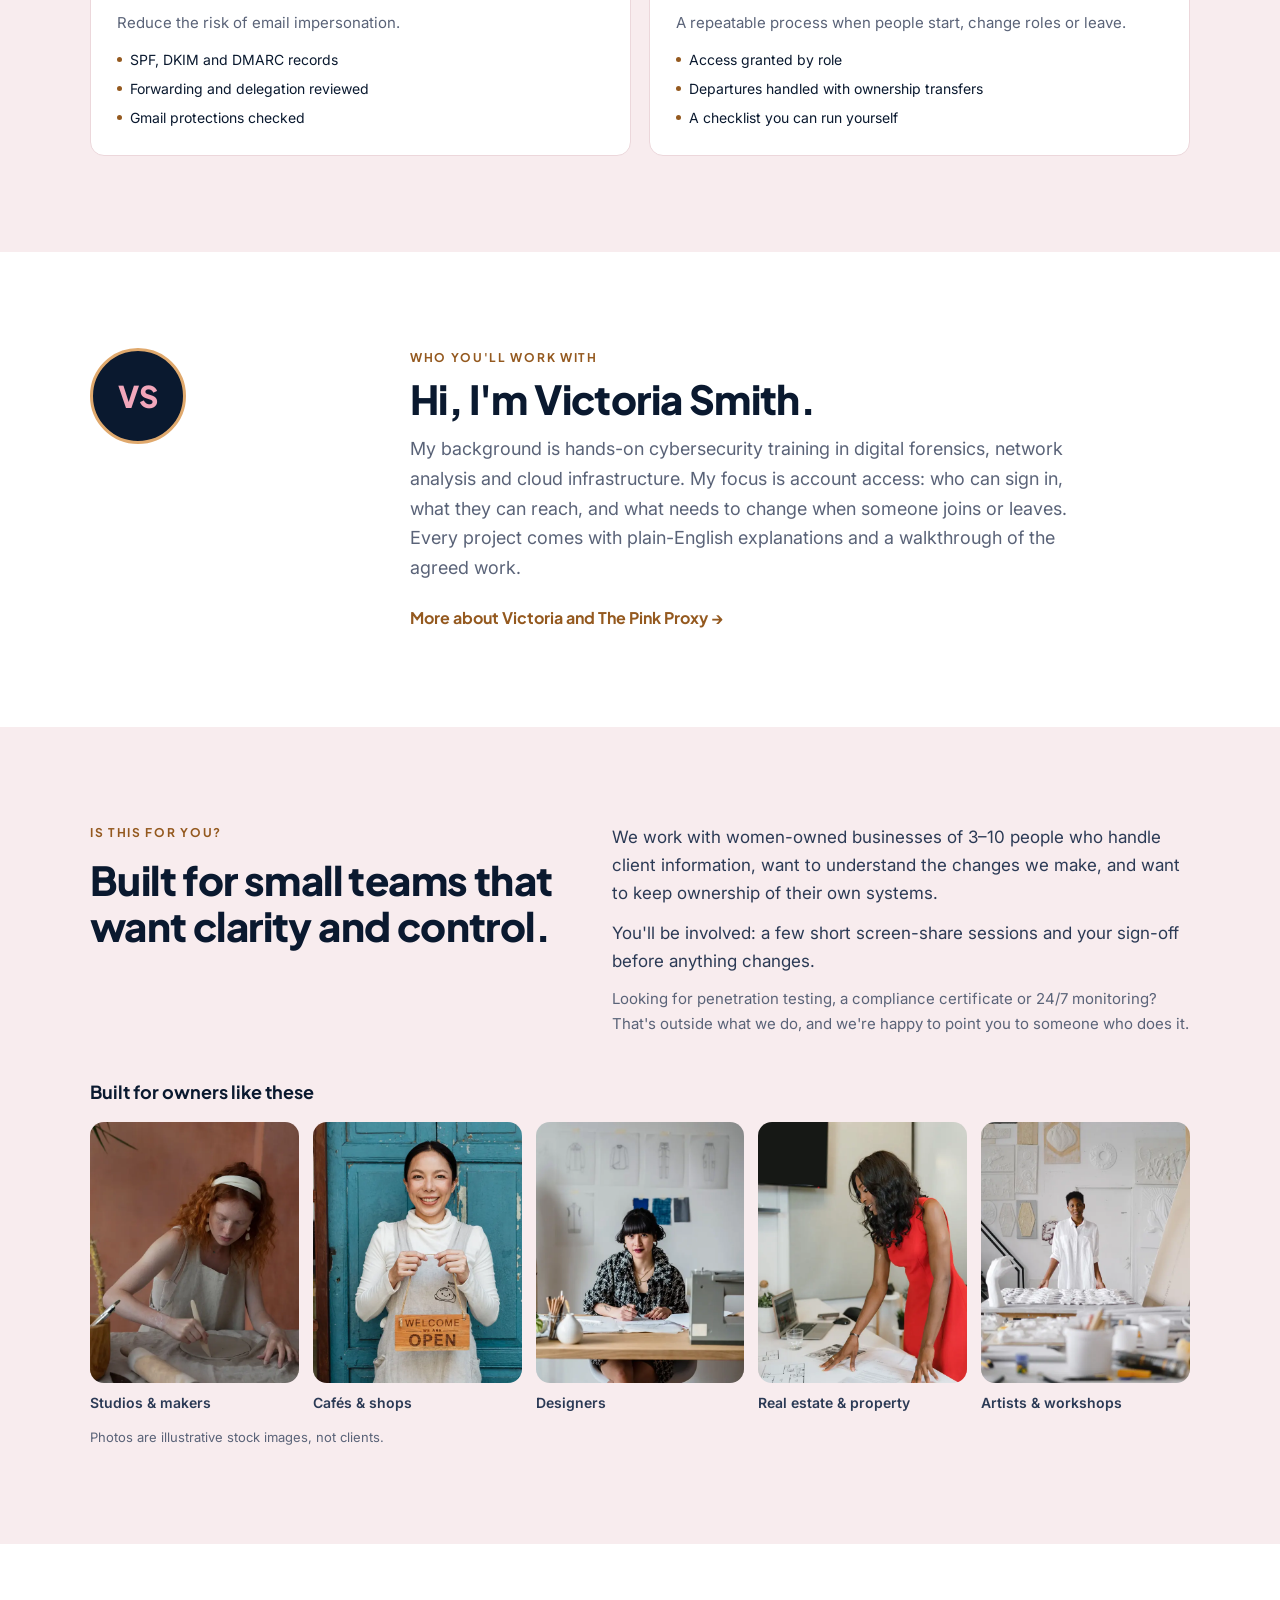
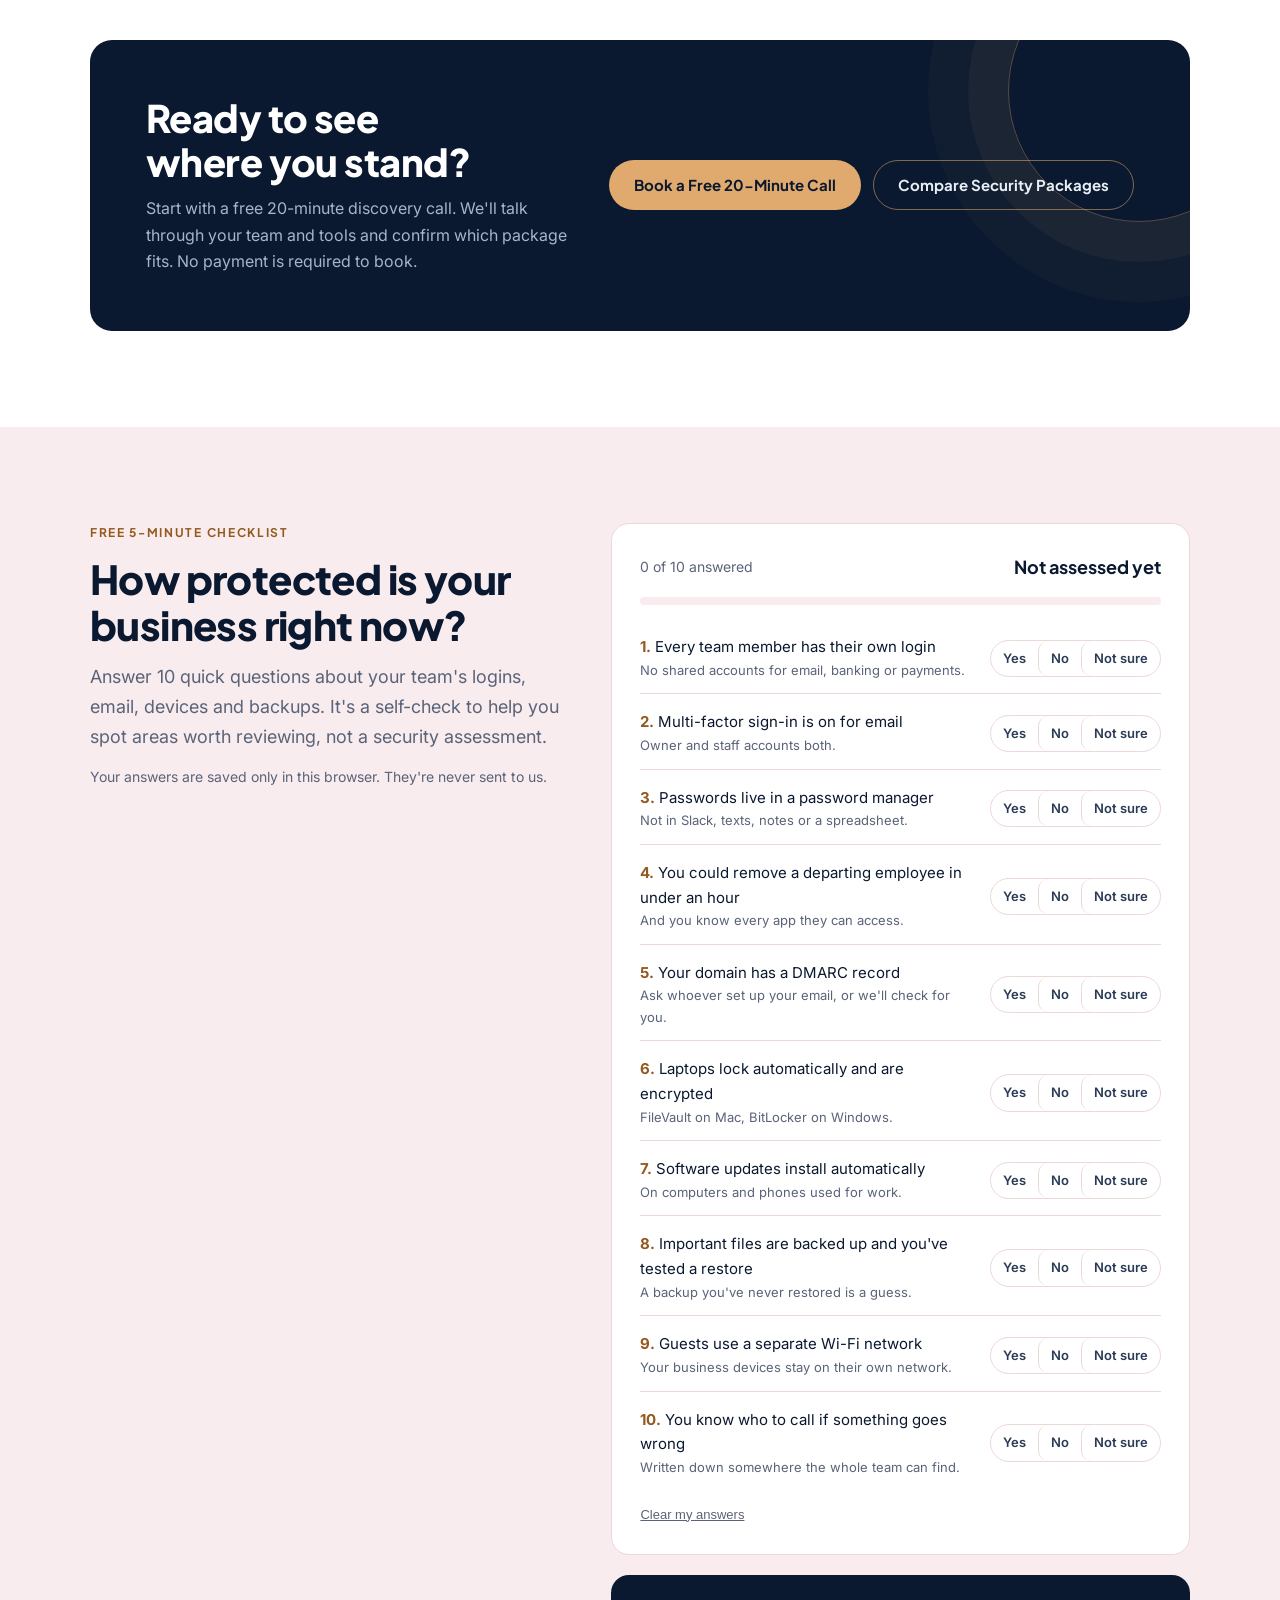
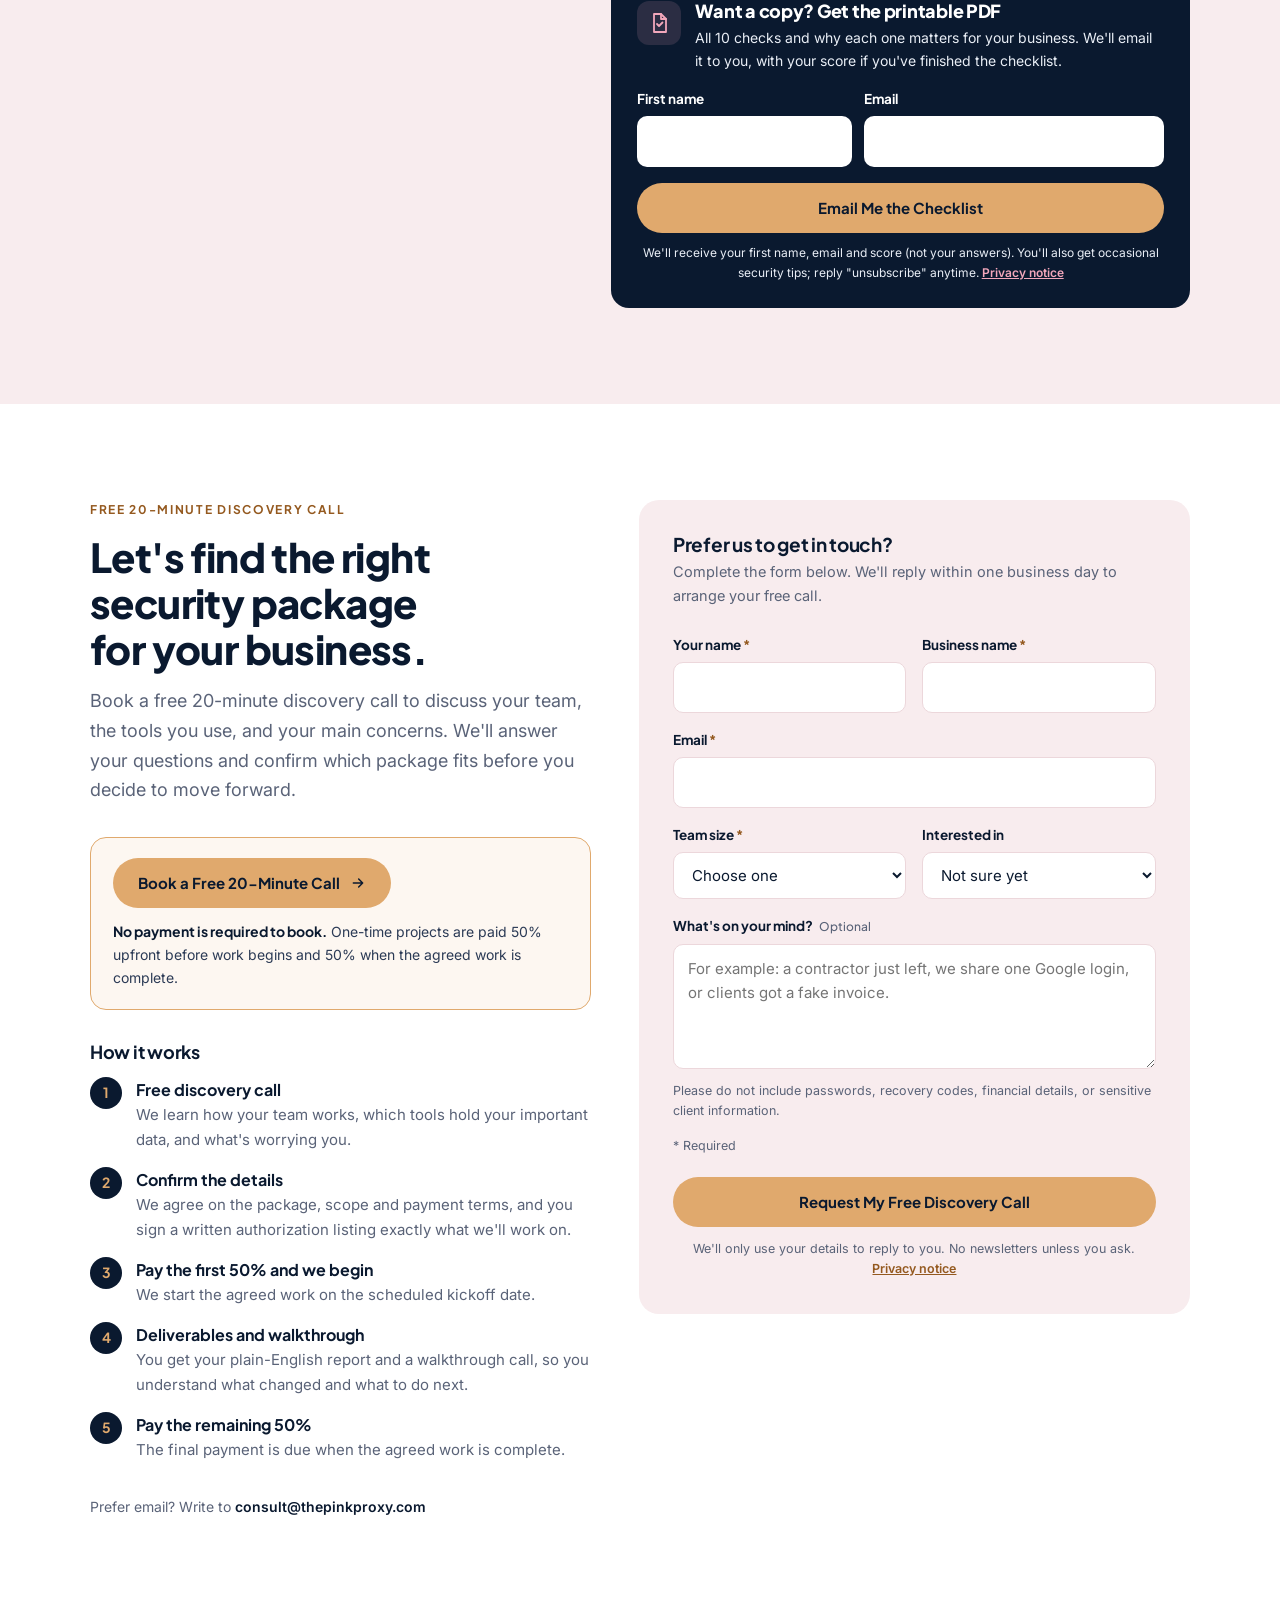
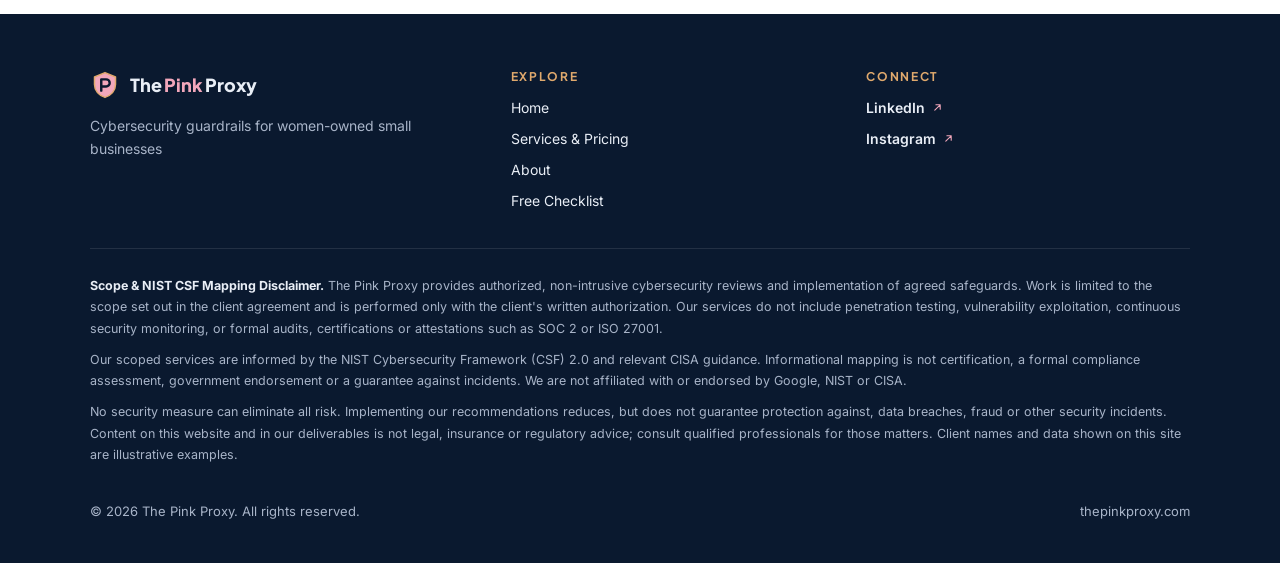
==== commit df27fb89: "Review 11: add illustrative stock photos of women-owned businesses Co-Authored-By: Claude Opus 5.5 <" ====
--- a/index.html
+++ b/index.html
@@ -185,6 +185,17 @@
         <p class="muted">Looking for penetration testing, a compliance certificate or 24/7 monitoring? That's outside what we do, and we're happy to point you to someone who does it.</p>
       </div>
     </div>
+    <div class="wrap">
+      <p class="who-title">Built for owners like these</p>
+      <ul class="who-strip">
+        <li><figure><img src="assets/img/ceramics-studio.webp" alt="Woman shaping a clay plate at a studio worktable" width="640" height="800" loading="lazy" decoding="async"><figcaption>Studios &amp; makers</figcaption></figure></li>
+        <li><figure><img src="assets/img/shop-owner.webp" alt="Smiling café owner holding a “Welcome, we are open” sign" width="640" height="800" loading="lazy" decoding="async"><figcaption>Cafés &amp; shops</figcaption></figure></li>
+        <li><figure><img src="assets/img/fashion-designer.webp" alt="Designer sketching at a desk in front of pinned clothing drawings" width="640" height="800" loading="lazy" decoding="async"><figcaption>Designers</figcaption></figure></li>
+        <li><figure><img src="assets/img/real-estate.webp" alt="Woman reviewing floor plans at an office table" width="640" height="800" loading="lazy" decoding="async"><figcaption>Real estate &amp; property</figcaption></figure></li>
+        <li><figure><img src="assets/img/artist-studio.webp" alt="Artist standing at a worktable in a plaster studio" width="640" height="800" loading="lazy" decoding="async"><figcaption>Artists &amp; workshops</figcaption></figure></li>
+      </ul>
+      <p class="photo-note">Photos are illustrative stock images, not clients.</p>
+    </div>
   </section>
 
   <section class="band">
--- a/css/styles.css
+++ b/css/styles.css
@@ -486,3 +486,17 @@
 .hero-points li{display:flex;gap:10px;align-items:center;font-size:16px;color:var(--on-navy)}
 .hero-points li::before{content:"";flex:none;width:18px;height:18px;border-radius:50%;background:var(--copper) url("data:image/svg+xml,%3Csvg xmlns='http://www.w3.org/2000/svg' viewBox='0 0 24 24' fill='none' stroke='%230A192F' stroke-width='3.2' stroke-linecap='round' stroke-linejoin='round'%3E%3Cpath d='M6 12.5l4 4 8-8.5'/%3E%3C/svg%3E") center/12px no-repeat}
 .hero .eyebrow,.page-head .eyebrow,.callout .eyebrow,.pdf-signup .eyebrow,.fit-card.yes .eyebrow,.founder-card .eyebrow{color:var(--copper)}
+/* review-11: photos */
+.who-title{margin-top:40px;font-family:'Plus Jakarta Sans',sans-serif;font-weight:700;font-size:18px;color:var(--navy)}
+.who-strip{list-style:none;margin:16px 0 0;padding:0;display:grid;grid-template-columns:repeat(5,1fr);gap:14px}
+.who-strip figure,.work-photo{margin:0}
+.who-strip img{display:block;width:100%;height:auto;aspect-ratio:4/5;object-fit:cover;border-radius:14px;background:var(--blush-line)}
+.who-strip figcaption{margin-top:8px;font-size:14px;font-weight:600;color:var(--navy-ink)}
+.photo-note{margin-top:12px;font-size:13px;color:var(--muted)}
+@media (max-width:900px){.who-strip{grid-template-columns:repeat(3,1fr)}.who-strip li:nth-child(n+4){display:none}}
+@media (max-width:520px){.who-strip{grid-template-columns:1fr 1fr;gap:12px}.who-strip li:nth-child(4){display:block}}
+.work-split{display:grid;grid-template-columns:minmax(220px,0.8fr) 2fr;gap:24px;align-items:start}
+.work-photo img{display:block;width:100%;height:auto;aspect-ratio:4/5;object-fit:cover;border-radius:16px}
+.work-photo figcaption{margin-top:10px;font-size:14px;color:var(--navy-ink)}
+.work-photo figcaption span{display:block;font-size:13px;color:var(--muted);margin-top:2px}
+@media (max-width:820px){.work-split{grid-template-columns:1fr}.work-photo img{aspect-ratio:4/3}}
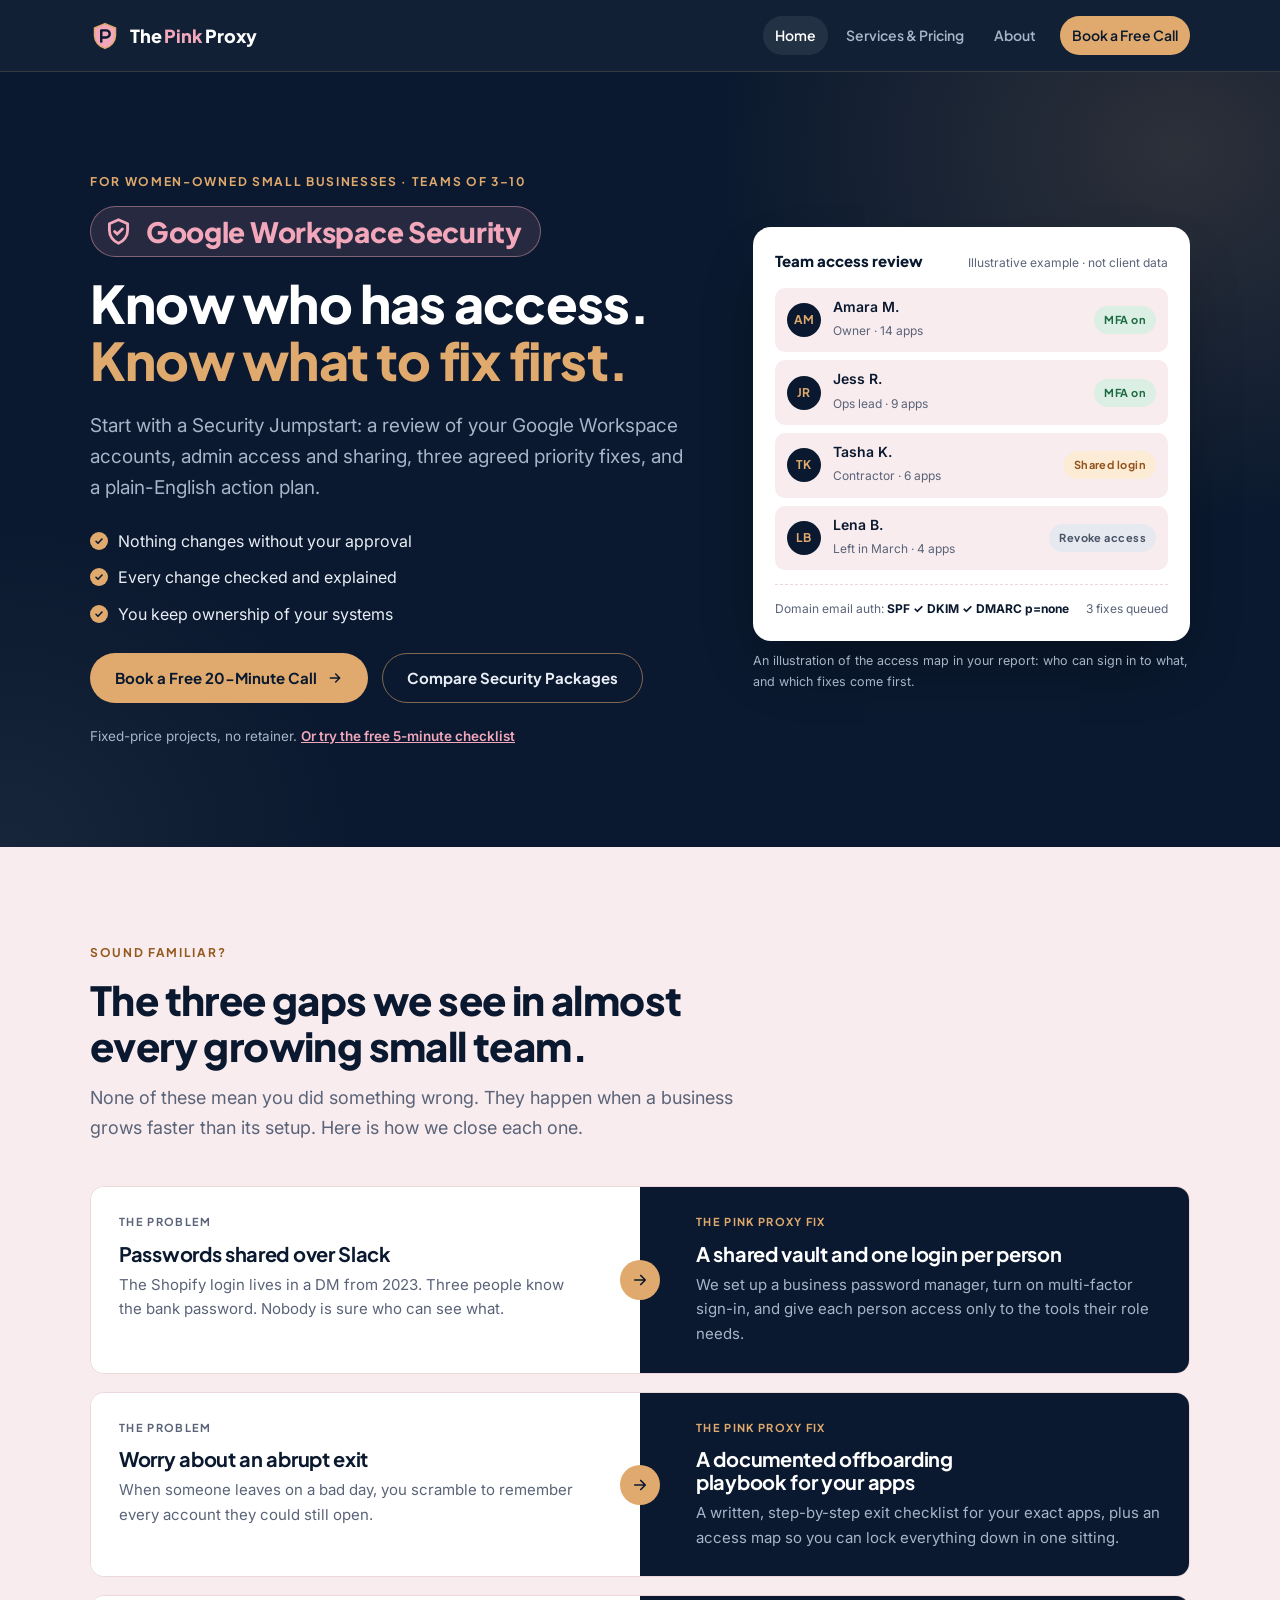
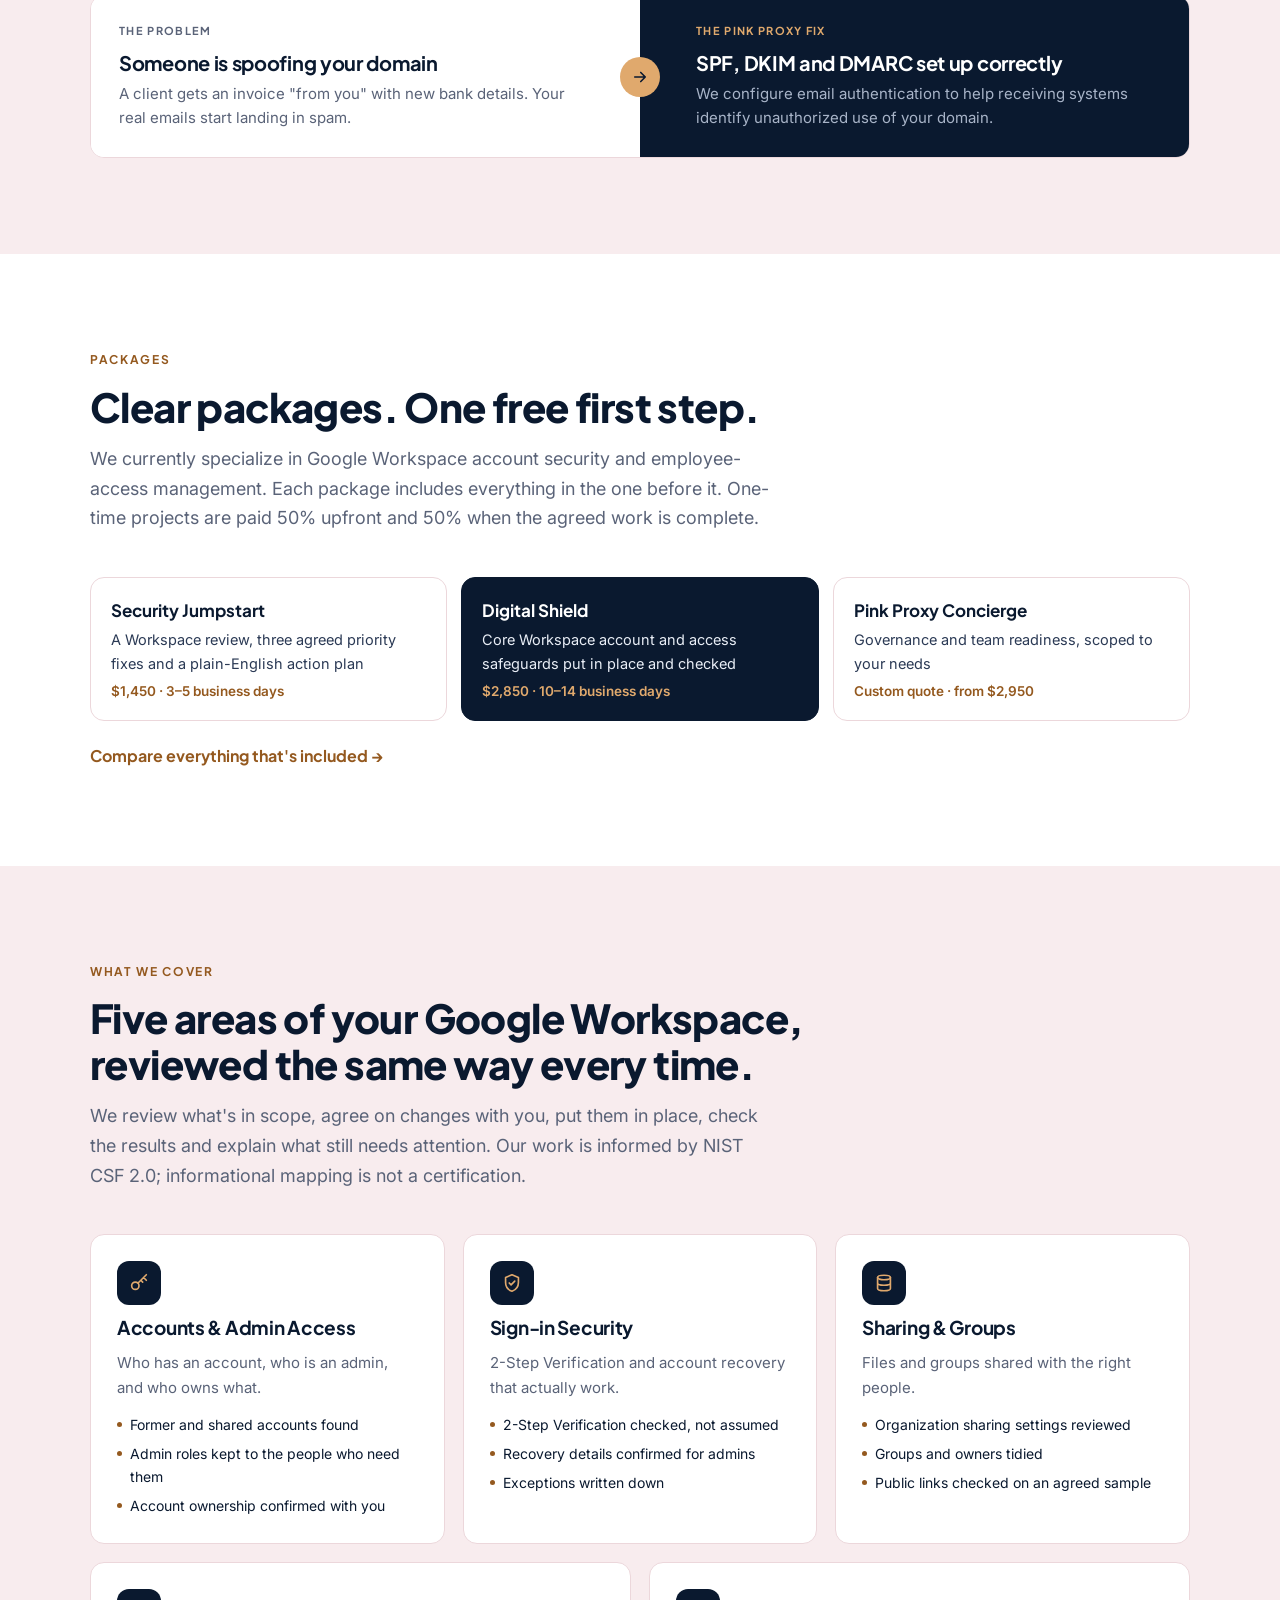
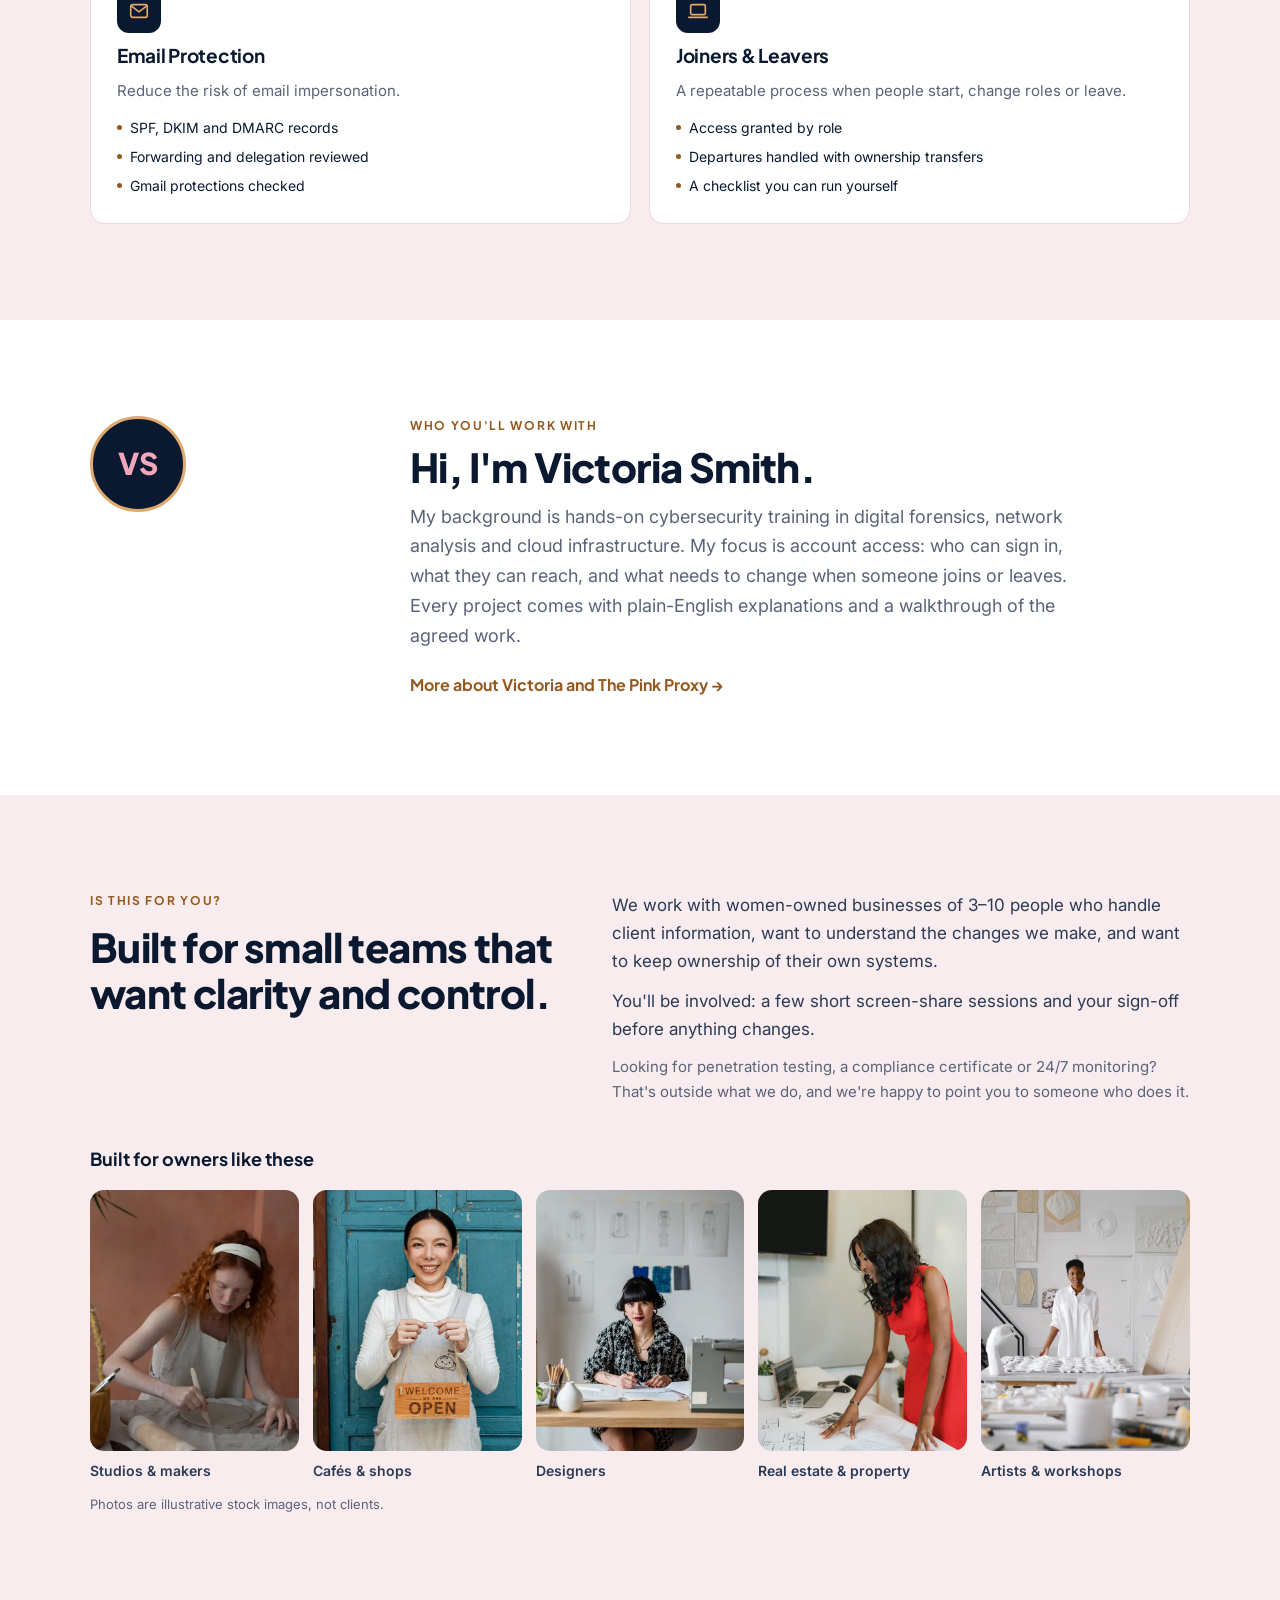
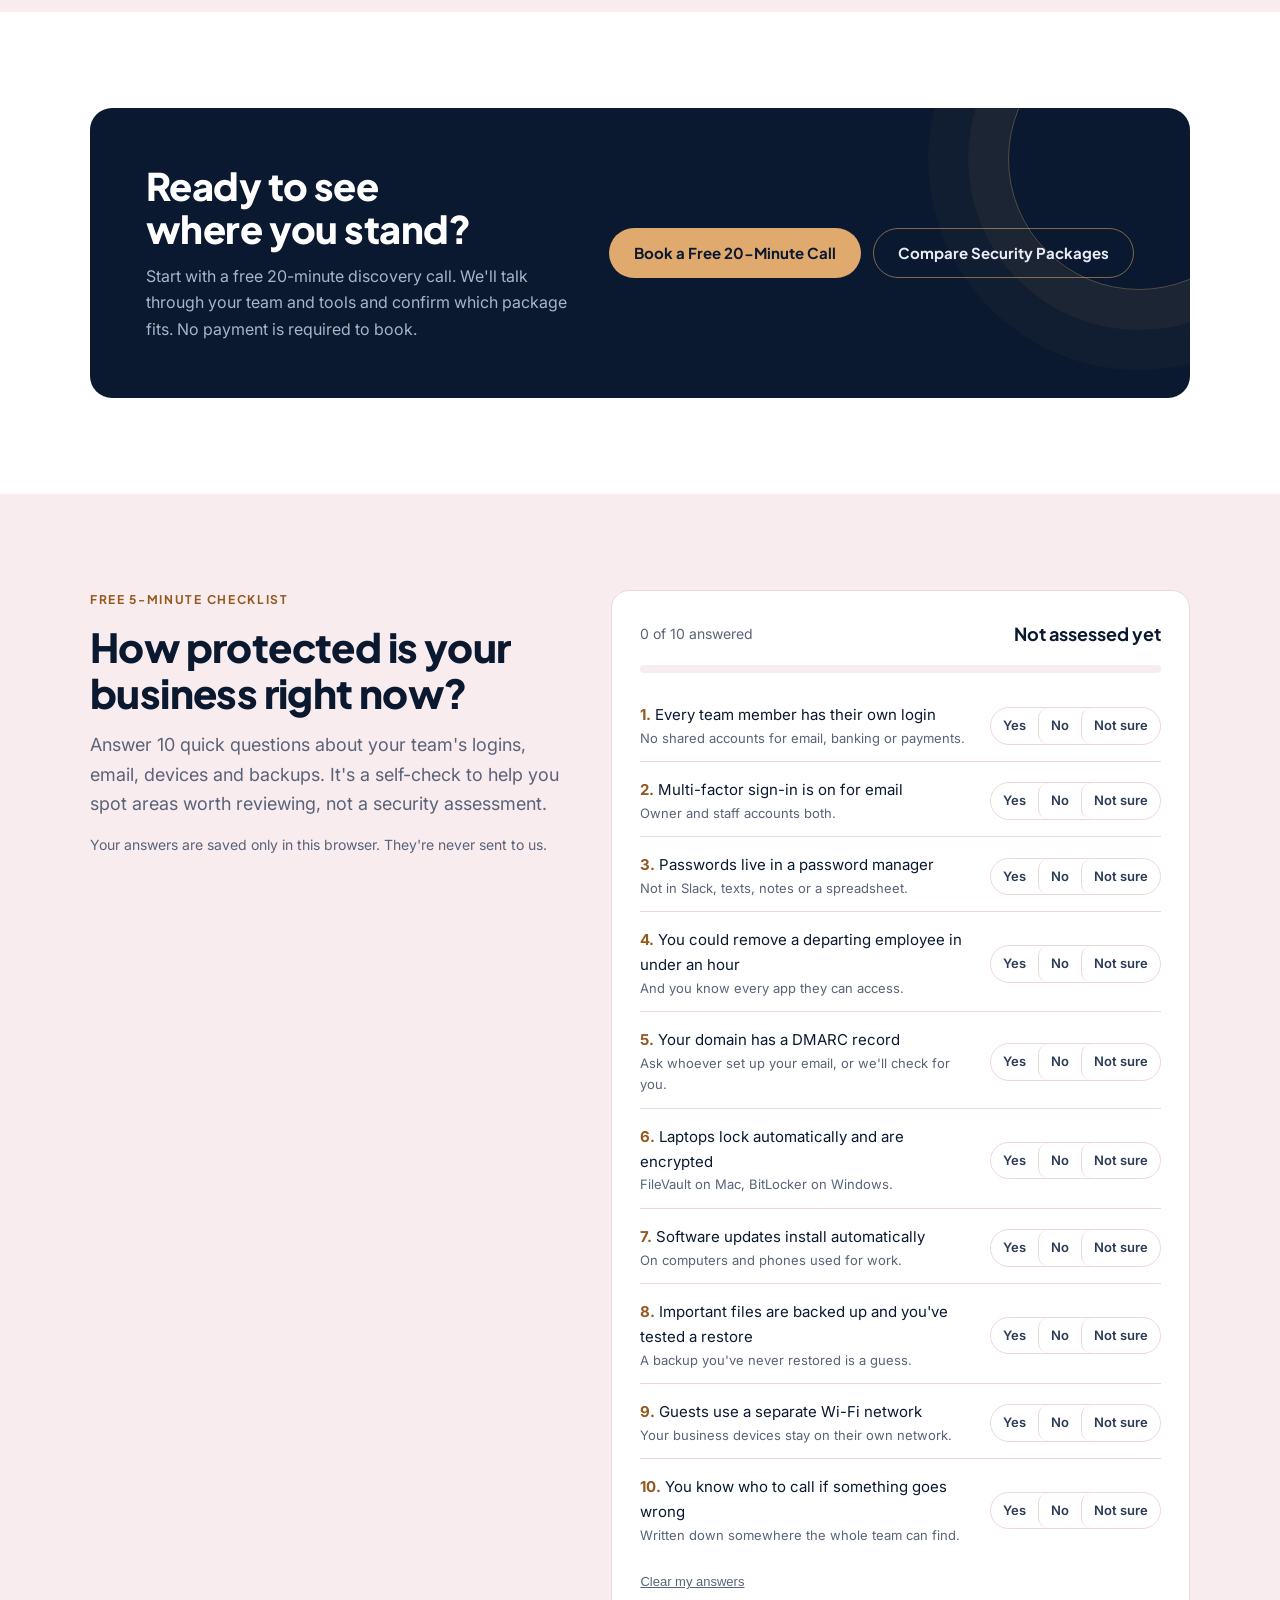
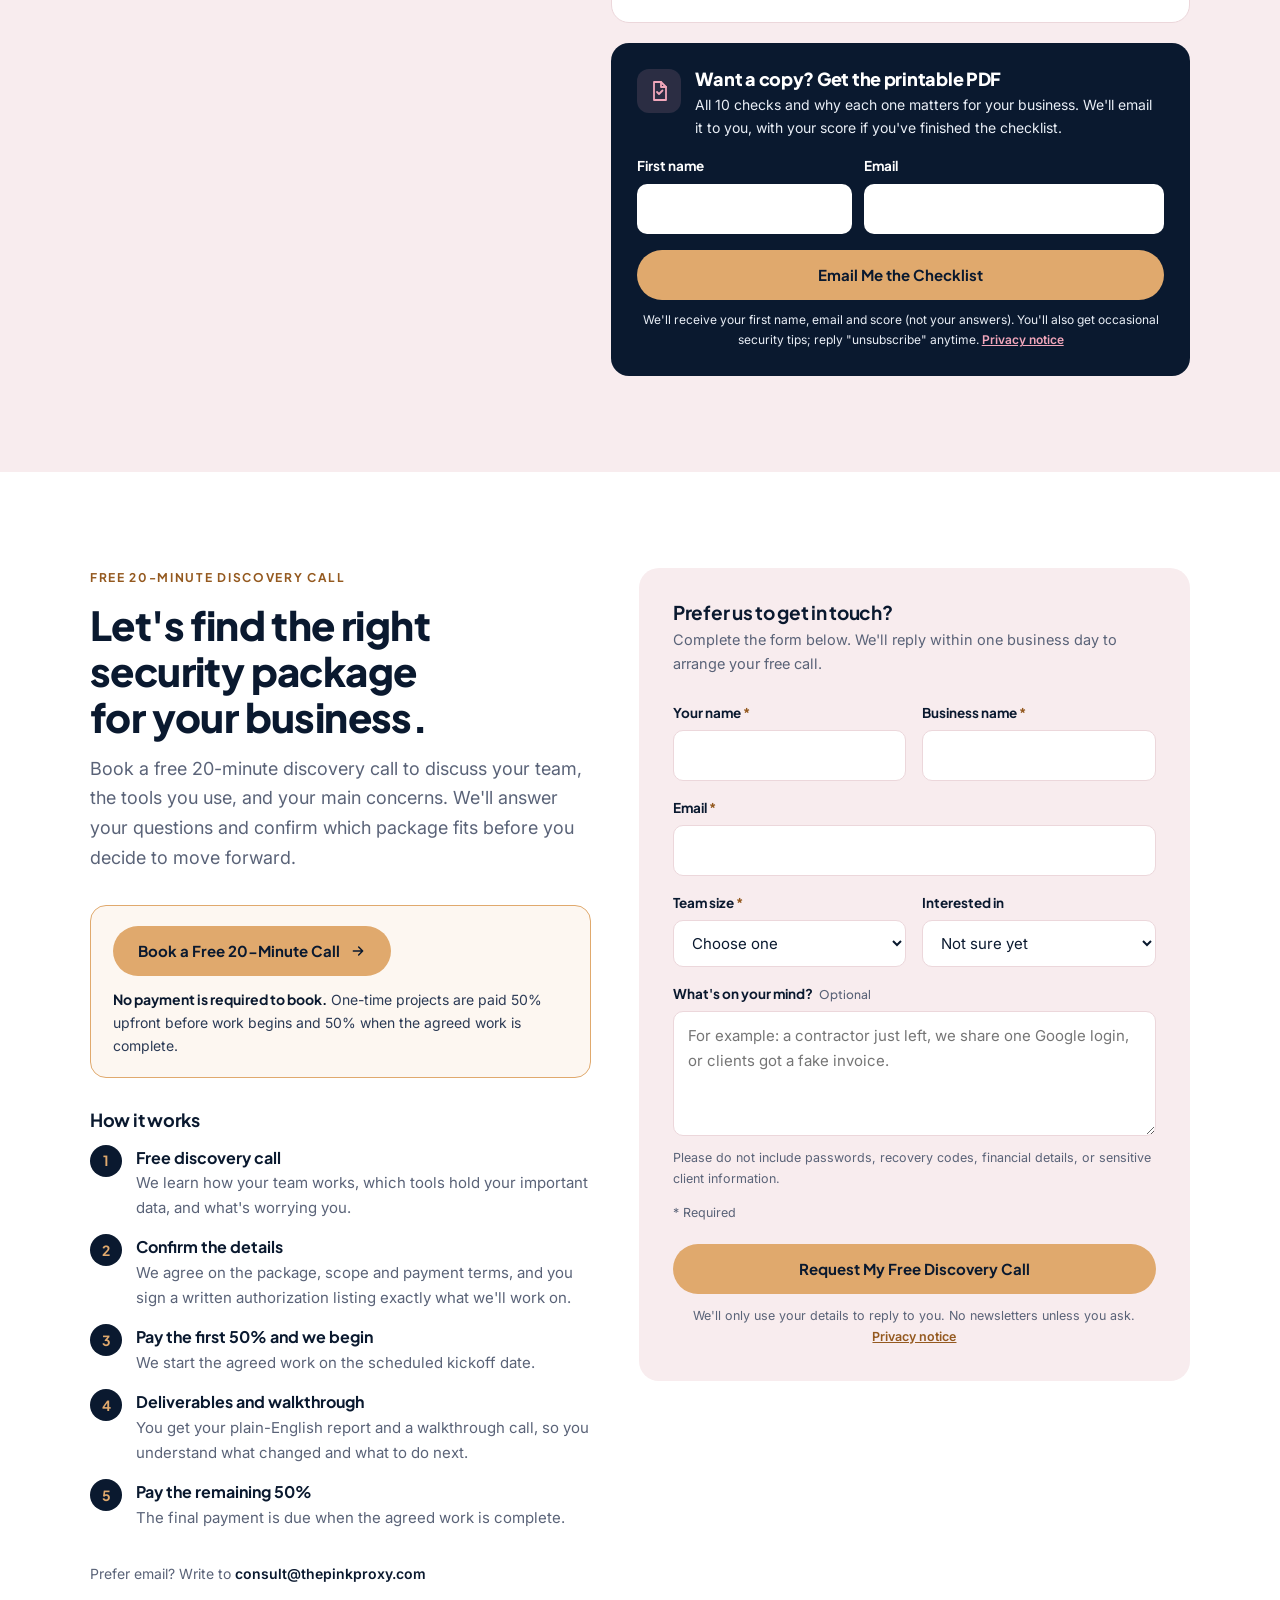
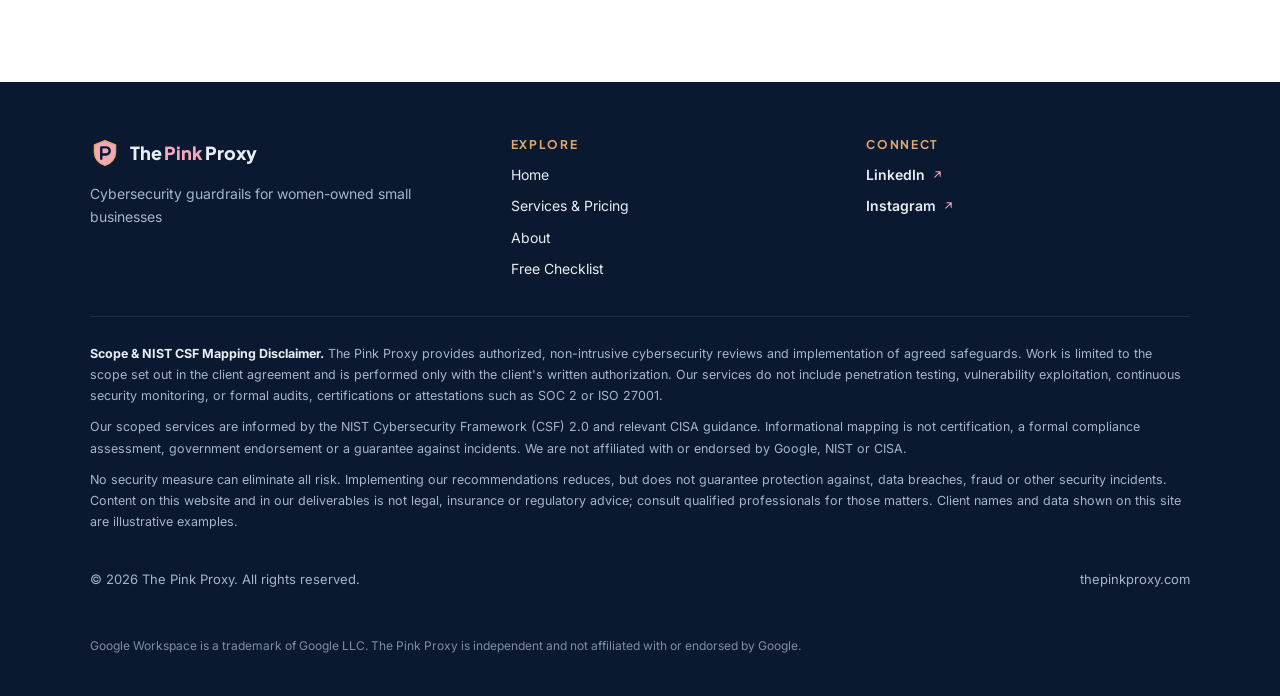
==== commit 42b63cf2: "Review 12: Google Workspace prominent in hero; SEO titles, descriptions, schema, sitemap, share imag" ====
--- a/index.html
+++ b/index.html
@@ -3,12 +3,20 @@
 <head>
 <meta charset="utf-8">
 <meta name="viewport" content="width=device-width, initial-scale=1">
-<title>The Pink Proxy | Cybersecurity for Women-Owned Small Businesses</title>
-<meta name="description" content="Cybersecurity guardrails for women-owned small businesses with 3–10 employees. Fixed-price security projects mapped to NIST CSF 2.0, starting with a free 20-minute discovery call.">
-<meta property="og:title" content="The Pink Proxy | Cybersecurity for Women-Owned Small Businesses">
-<meta property="og:description" content="Cybersecurity guardrails for women-owned small businesses with 3–10 employees. Fixed-price security projects mapped to NIST CSF 2.0, starting with a free 20-minute discovery call.">
+<title>Google Workspace Security for Women-Owned Businesses | The Pink Proxy</title>
+<meta name="description" content="We secure Google Workspace for women-owned small businesses of 3–10 people: 2-Step Verification, admin access, file sharing and staff onboarding/offboarding. Fixed prices. Free 20-minute call.">
+<meta property="og:title" content="Google Workspace Security for Women-Owned Businesses | The Pink Proxy">
+<meta property="og:description" content="We secure Google Workspace for women-owned small businesses of 3–10 people: 2-Step Verification, admin access, file sharing and staff onboarding/offboarding. Fixed prices. Free 20-minute call.">
 <meta property="og:type" content="website">
 <meta property="og:url" content="https://thepinkproxy.com/">
+<link rel="canonical" href="https://thepinkproxy.com/">
+<meta property="og:site_name" content="The Pink Proxy">
+<meta property="og:image" content="https://thepinkproxy.com/assets/og-image.png">
+<meta property="og:image:width" content="1200">
+<meta property="og:image:height" content="630">
+<meta property="og:image:alt" content="The Pink Proxy: Google Workspace security for women-owned small businesses">
+<meta name="twitter:card" content="summary_large_image">
+<script type="application/ld+json">{"@context": "https://schema.org", "@graph": [{"@type": "WebSite", "@id": "https://thepinkproxy.com/#website", "url": "https://thepinkproxy.com/", "name": "The Pink Proxy", "publisher": {"@id": "https://thepinkproxy.com/#business"}}, {"@type": "ProfessionalService", "@id": "https://thepinkproxy.com/#business", "name": "The Pink Proxy", "url": "https://thepinkproxy.com/", "logo": "https://thepinkproxy.com/assets/brand/pink-proxy-logo-horizontal.png", "image": "https://thepinkproxy.com/assets/og-image.png", "slogan": "Cybersecurity guardrails for women-owned small businesses", "description": "Google Workspace account security and employee-access management for women-owned small businesses with 3–10 people.", "email": "consult@thepinkproxy.com", "priceRange": "$1,450–$2,950+", "founder": {"@type": "Person", "name": "Victoria Smith"}, "knowsAbout": ["Google Workspace security", "2-Step Verification", "Admin access management", "Employee onboarding and offboarding", "Google Drive sharing settings", "Email authentication (SPF, DKIM, DMARC)"], "hasOfferCatalog": {"@type": "OfferCatalog", "name": "Google Workspace security packages", "itemListElement": [{"@type": "Offer", "name": "Security Jumpstart: Workspace Review & Priority Fixes", "price": "1450", "priceCurrency": "USD", "url": "https://thepinkproxy.com/services#tier-jumpstart", "itemOffered": {"@type": "Service", "name": "Google Workspace review and three priority fixes", "serviceType": "Google Workspace security review"}}, {"@type": "Offer", "name": "Digital Shield: Workspace Security & Access Setup", "price": "2850", "priceCurrency": "USD", "url": "https://thepinkproxy.com/services#tier-shield", "itemOffered": {"@type": "Service", "name": "Google Workspace security and access setup", "serviceType": "Google Workspace security configuration"}}, {"@type": "Offer", "name": "Pink Proxy Concierge: Workspace Governance & Team Readiness", "priceSpecification": {"@type": "PriceSpecification", "minPrice": "2950", "priceCurrency": "USD"}, "url": "https://thepinkproxy.com/services#tier-concierge", "itemOffered": {"@type": "Service", "name": "Google Workspace governance and team readiness", "serviceType": "Google Workspace access governance"}}]}}]}</script>
 <meta name="theme-color" content="#0A192F">
 <link rel="icon" href="assets/favicon.svg" type="image/svg+xml">
 <link rel="preconnect" href="https://fonts.googleapis.com">
@@ -50,8 +58,8 @@
   <div class="hero">
     <div class="wrap">
       <div>
-        <p class="eyebrow">Google Workspace security for women-owned teams of 3–10</p>
-        <h1 style="margin-top:16px">Know who has access. <span class="accent">Know what to fix first.</span></h1>
+        <p class="eyebrow">For women-owned small businesses · teams of 3–10</p>
+        <h1 style="margin-top:14px"><span class="h1-kicker">Google Workspace Security</span> Know who has access. <span class="accent">Know what to fix first.</span></h1>
         <p class="sub">Start with a Security Jumpstart: a review of your Google Workspace accounts, admin access and sharing, three agreed priority fixes, and a plain-English action plan.</p>
         <ul class="hero-points"><li>Nothing changes without your approval</li><li>Every change checked and explained</li><li>You keep ownership of your systems</li></ul>
         <div class="ctas">
@@ -366,6 +374,7 @@
       <p>No security measure can eliminate all risk. Implementing our recommendations reduces, but does not guarantee protection against, data breaches, fraud or other security incidents. Content on this website and in our deliverables is not legal, insurance or regulatory advice; consult qualified professionals for those matters. Client names and data shown on this site are illustrative examples.</p>
     </div>
     <div class="f-bottom"><span>© 2026 The Pink Proxy. All rights reserved.</span><span>thepinkproxy.com</span></div>
+    <p class="f-tm">Google Workspace is a trademark of Google LLC. The Pink Proxy is independent and not affiliated with or endorsed by Google.</p>
   </div>
 </footer>
 
--- a/css/styles.css
+++ b/css/styles.css
@@ -500,3 +500,7 @@
 .work-photo figcaption{margin-top:10px;font-size:14px;color:var(--navy-ink)}
 .work-photo figcaption span{display:block;font-size:13px;color:var(--muted);margin-top:2px}
 @media (max-width:820px){.work-split{grid-template-columns:1fr}.work-photo img{aspect-ratio:4/3}}
+/* review-12: Workspace kicker + trademark note */
+.h1-kicker{display:flex;align-items:center;gap:12px;width:fit-content;margin-bottom:18px;padding:8px 18px 8px 12px;border-radius:999px;background:rgba(242,167,187,.12);border:1px solid rgba(242,167,187,.45);color:var(--pink);font-size:clamp(20px,2.3vw,28px);font-weight:800;letter-spacing:-.01em;line-height:1.2}
+.h1-kicker::before{content:"";flex:none;width:1.1em;height:1.1em;background:url("data:image/svg+xml,%3Csvg xmlns='http://www.w3.org/2000/svg' viewBox='0 0 24 24' fill='none' stroke='%23F2A7BB' stroke-width='2.2' stroke-linecap='round' stroke-linejoin='round'%3E%3Cpath d='M12 3l7 3v5c0 4.5-3 8.3-7 10-4-1.7-7-5.5-7-10V6z'/%3E%3Cpath d='M9 12l2 2 4-4'/%3E%3C/svg%3E") center/contain no-repeat}
+.f-tm{margin-top:10px;font-size:12px;opacity:.75}
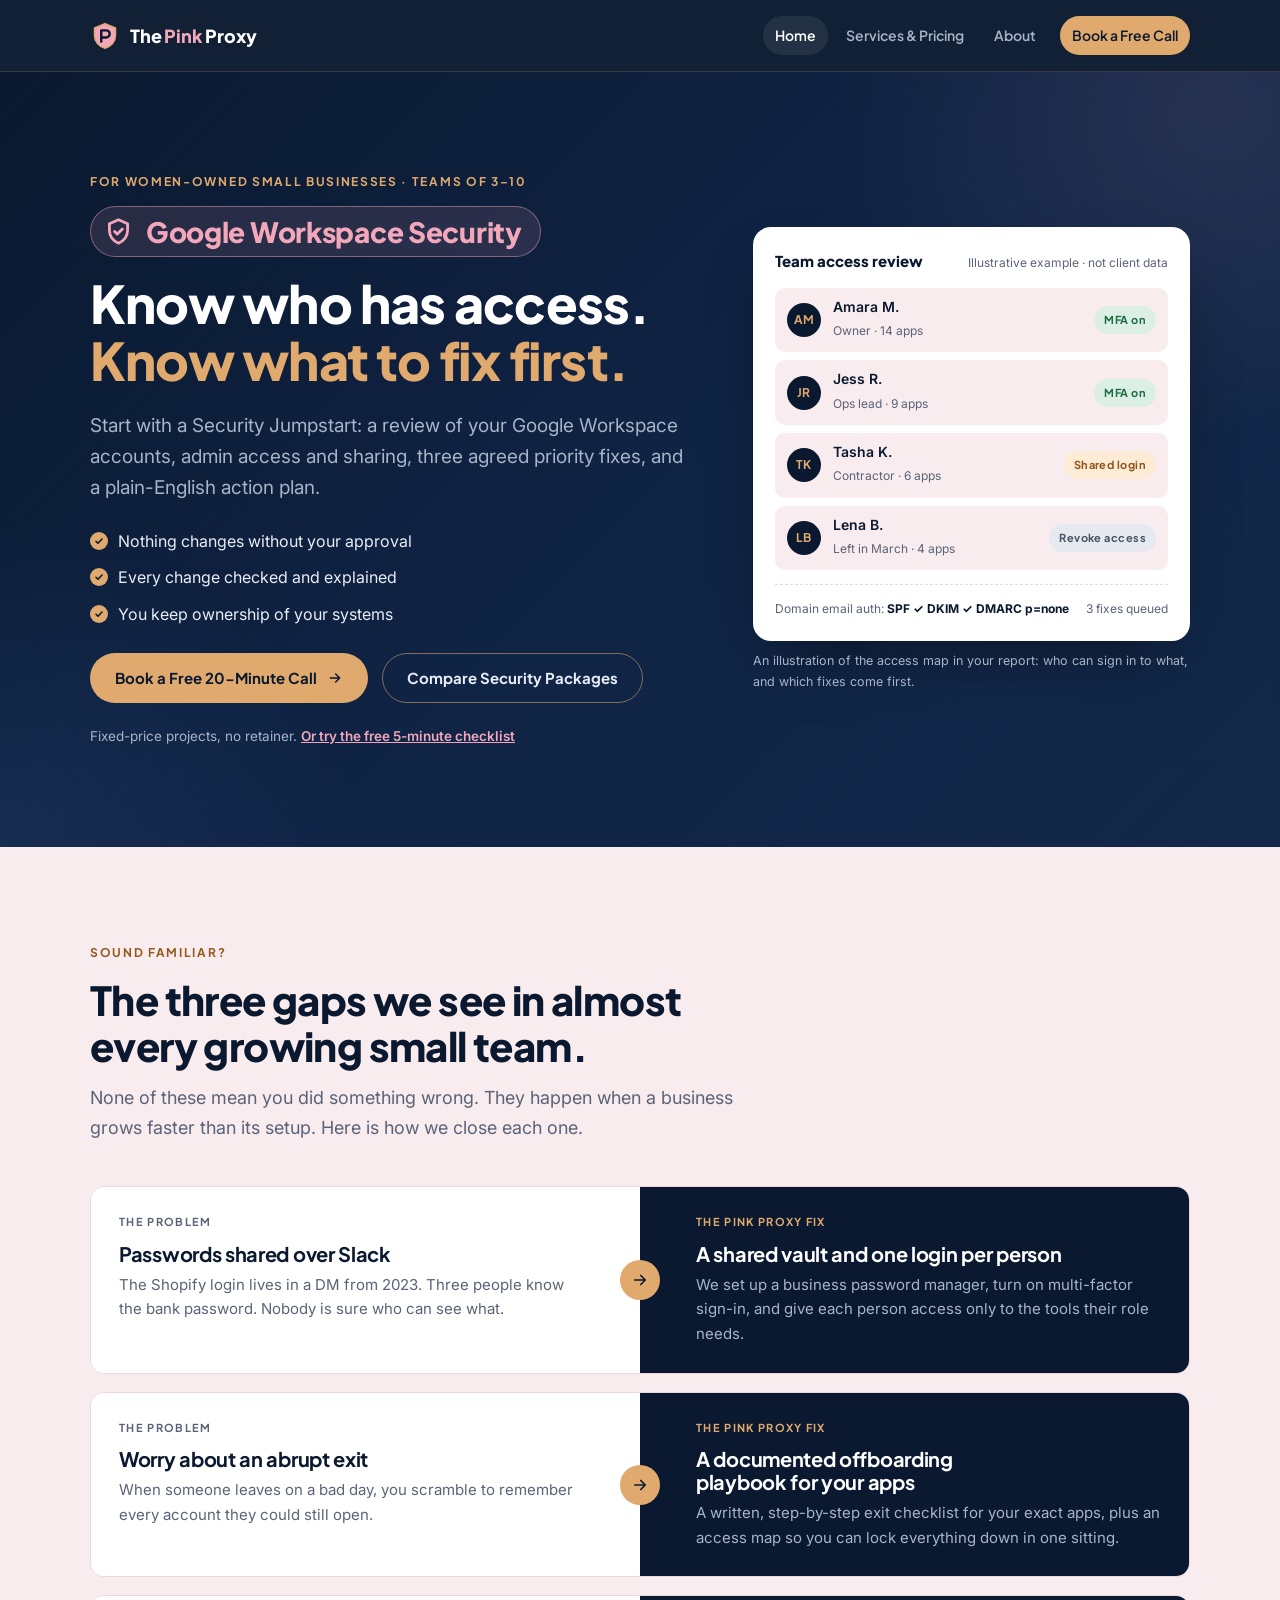
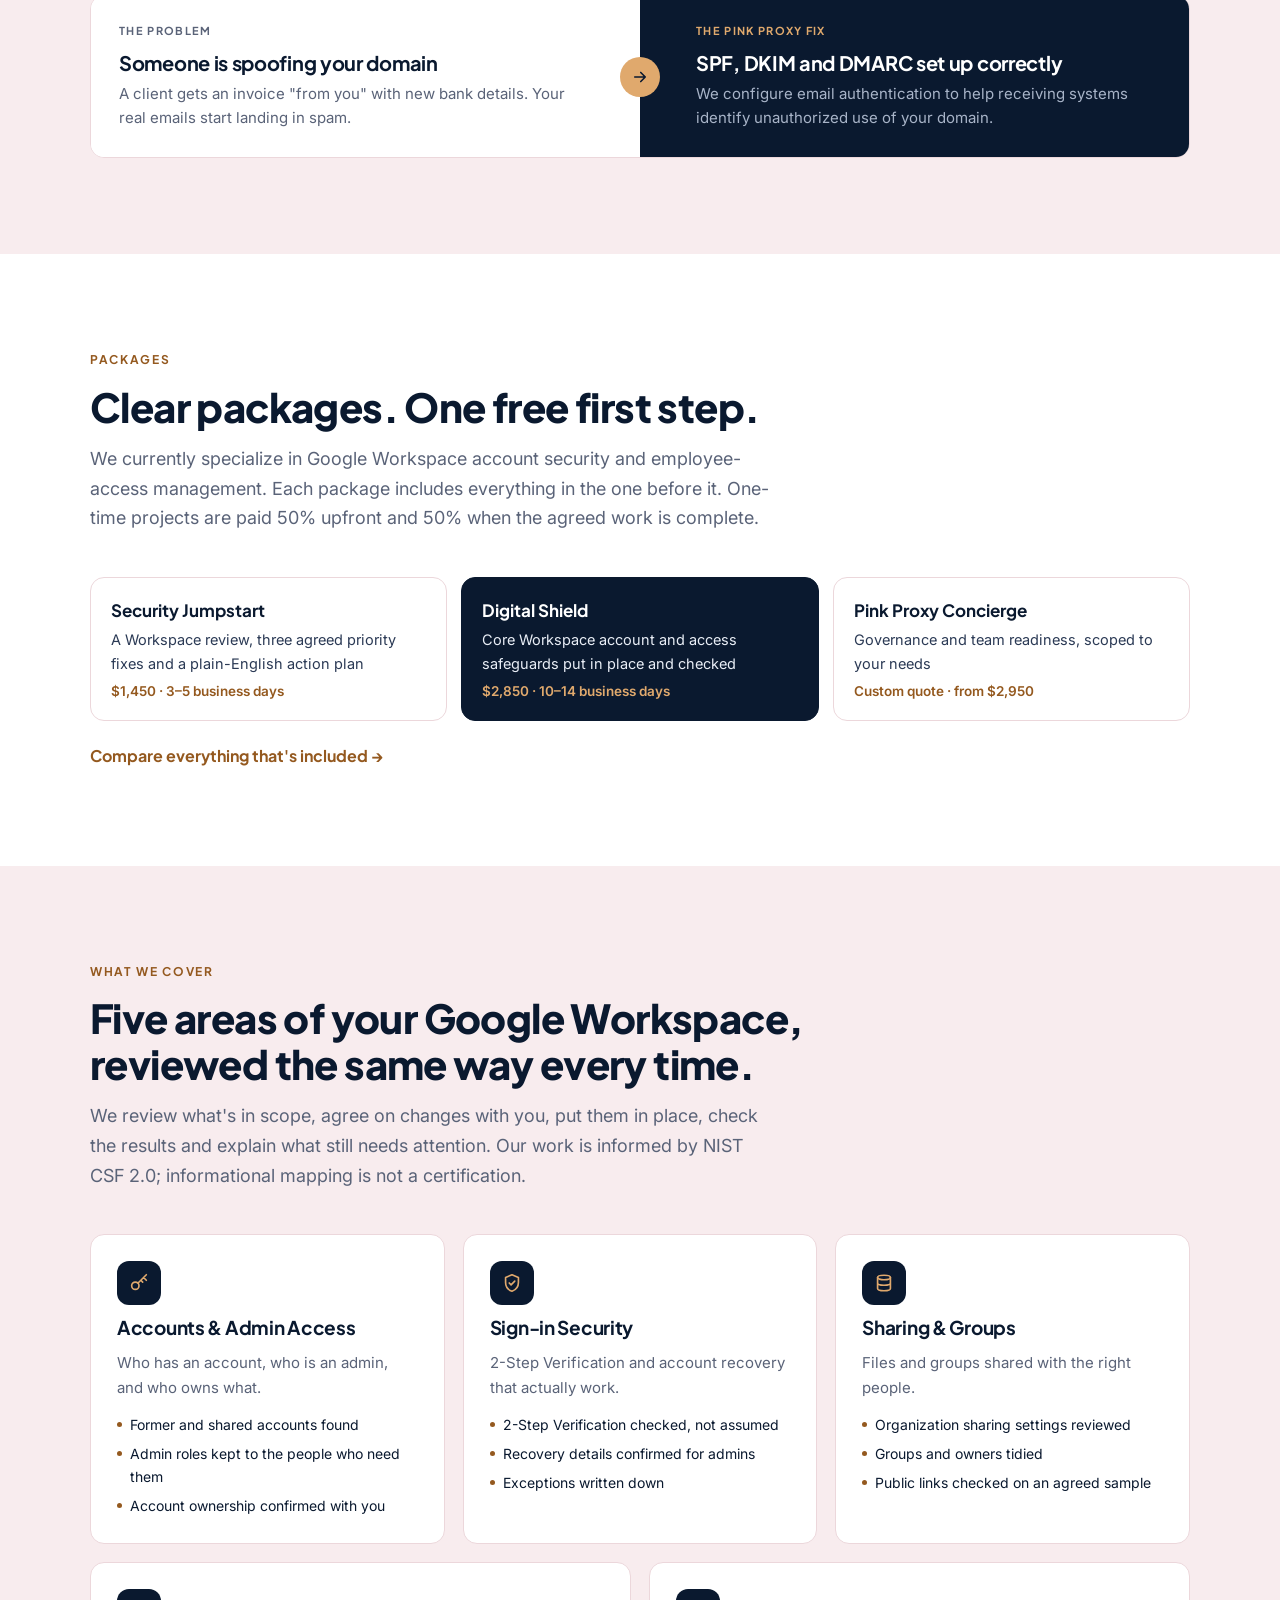
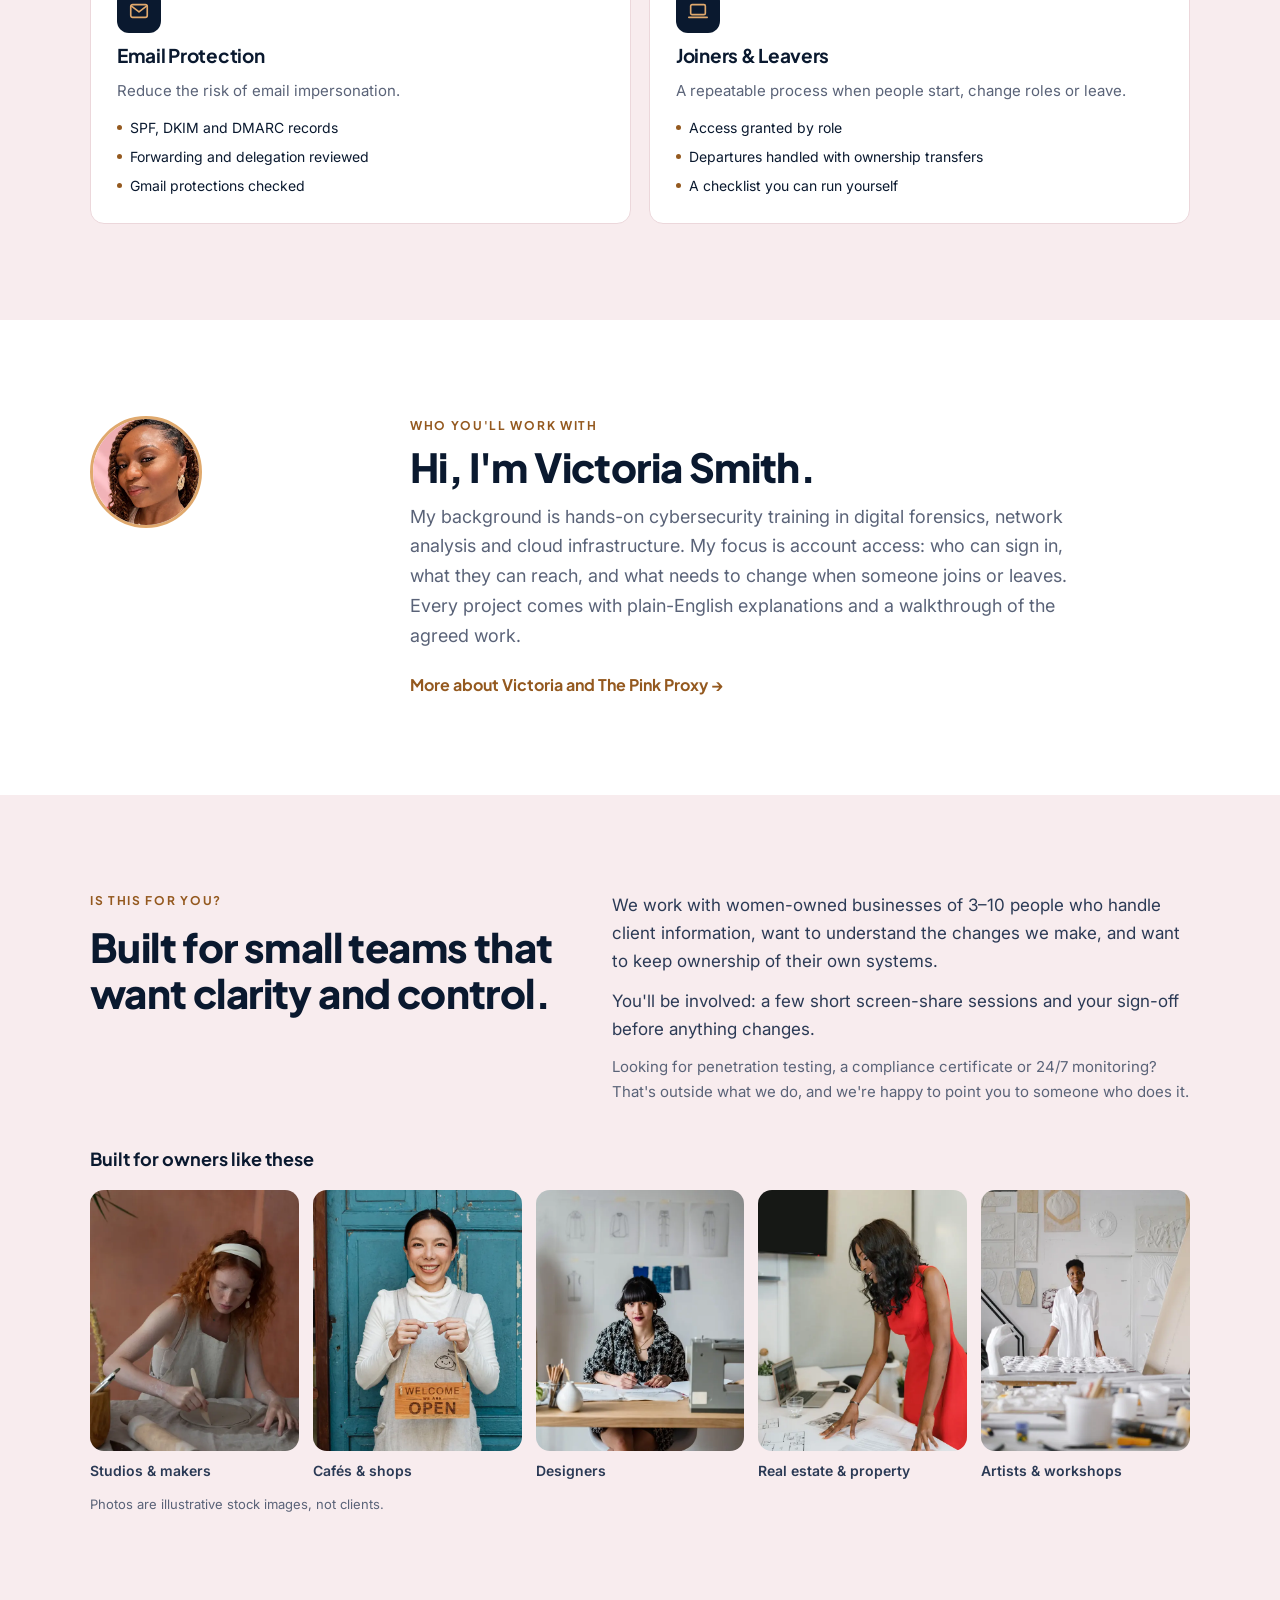
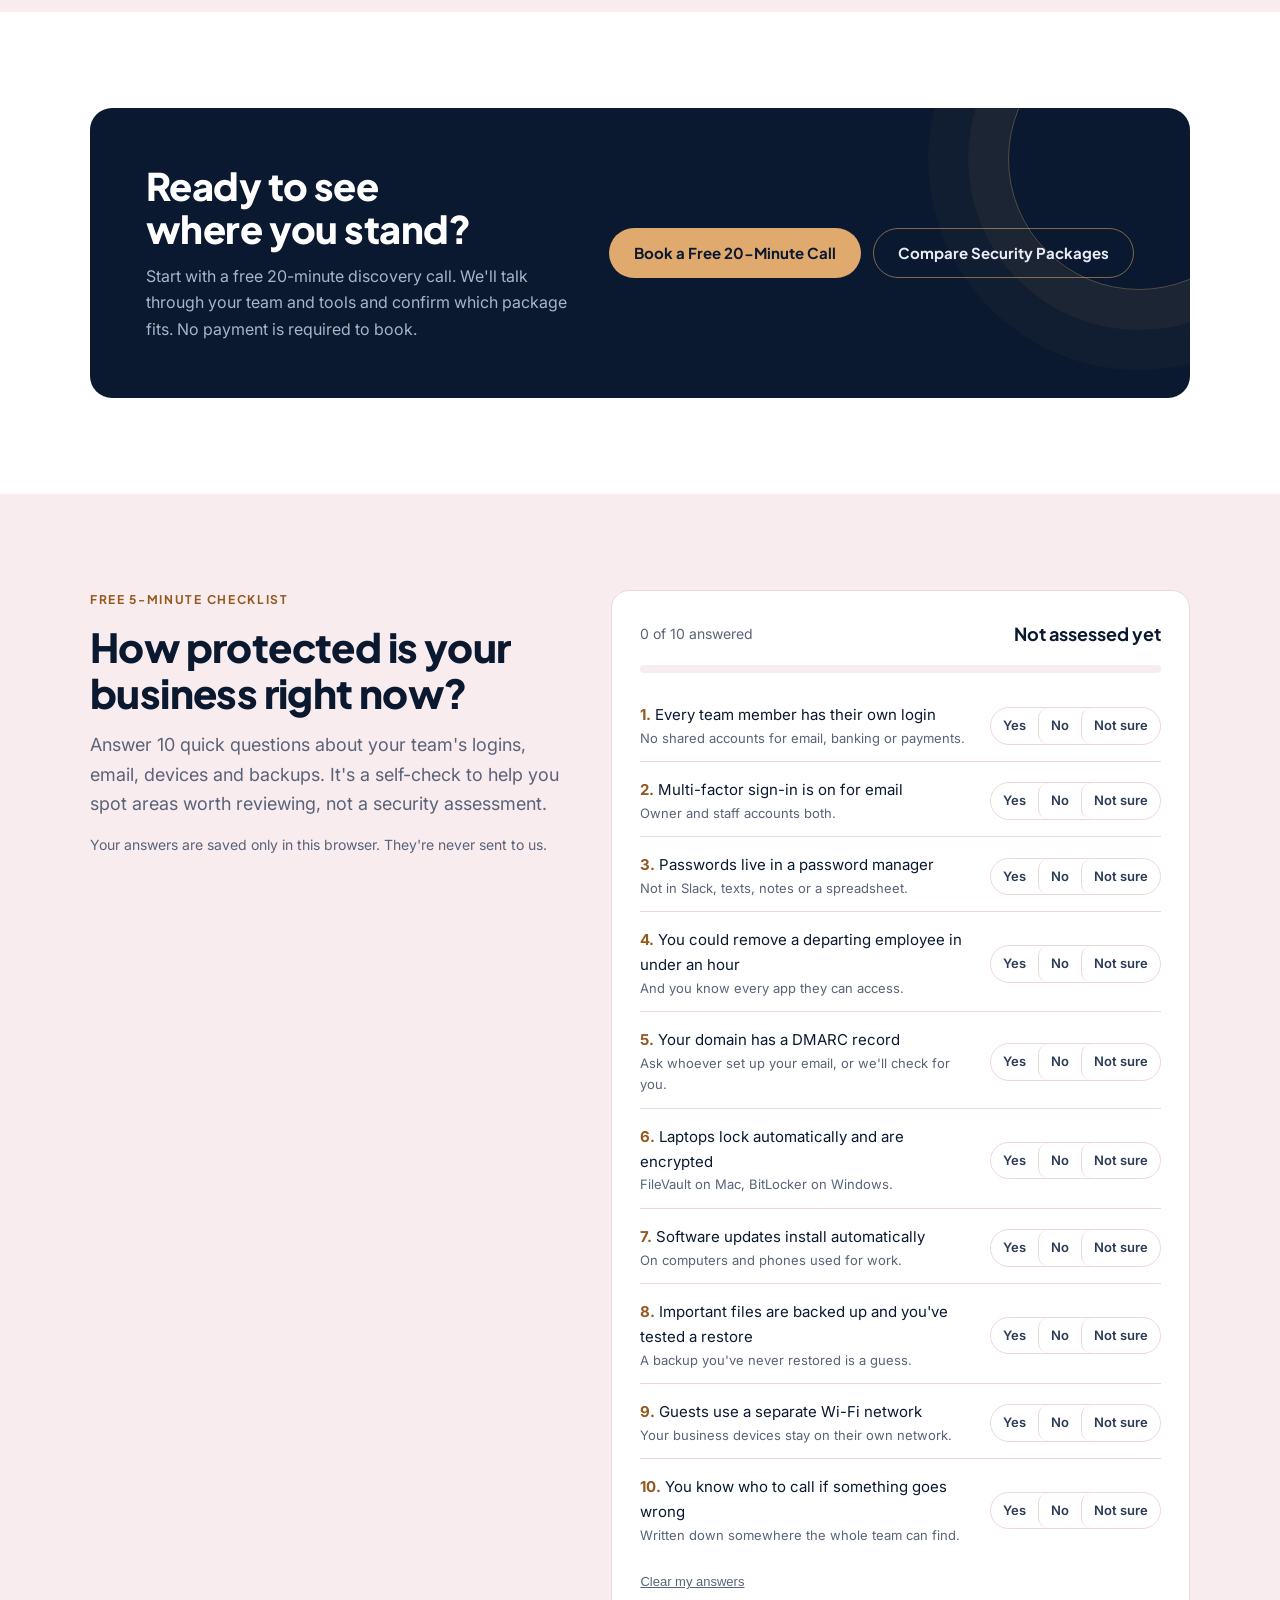
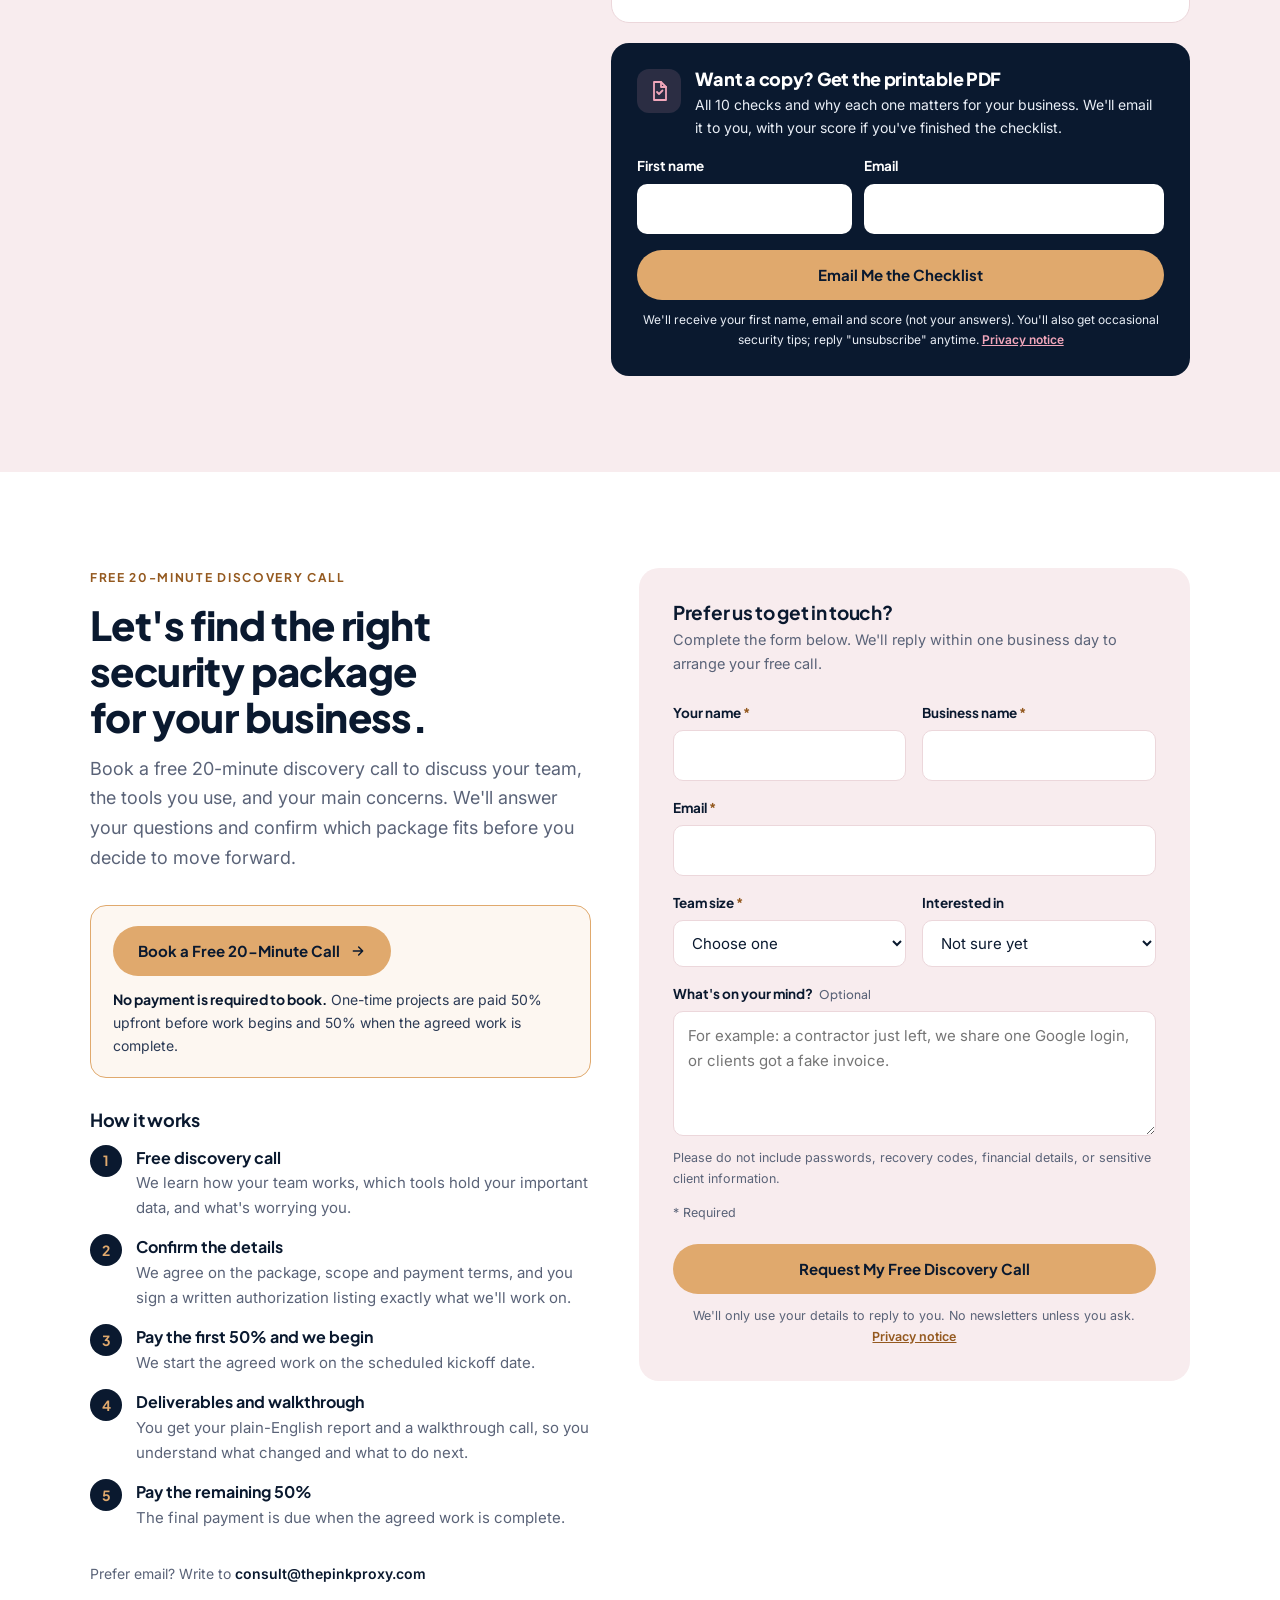
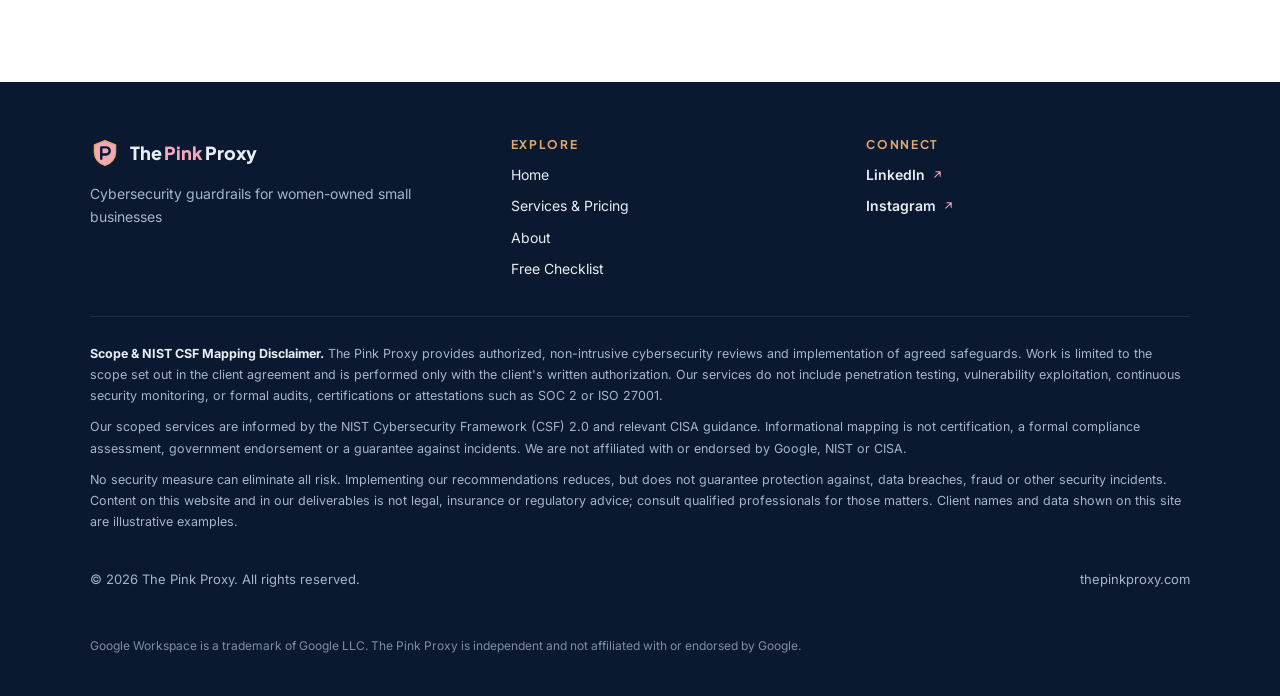
==== commit cb66d319: "Review 15: add Victoria's photo to homepage and About page Co-Authored-By: Claude Opus 5.5 <noreply@" ====
--- a/index.html
+++ b/index.html
@@ -16,7 +16,7 @@
 <meta property="og:image:height" content="630">
 <meta property="og:image:alt" content="The Pink Proxy: Google Workspace security for women-owned small businesses">
 <meta name="twitter:card" content="summary_large_image">
-<script type="application/ld+json">{"@context": "https://schema.org", "@graph": [{"@type": "WebSite", "@id": "https://thepinkproxy.com/#website", "url": "https://thepinkproxy.com/", "name": "The Pink Proxy", "publisher": {"@id": "https://thepinkproxy.com/#business"}}, {"@type": "ProfessionalService", "@id": "https://thepinkproxy.com/#business", "name": "The Pink Proxy", "url": "https://thepinkproxy.com/", "logo": "https://thepinkproxy.com/assets/brand/pink-proxy-logo-horizontal.png", "image": "https://thepinkproxy.com/assets/og-image.png", "slogan": "Cybersecurity guardrails for women-owned small businesses", "description": "Google Workspace account security and employee-access management for women-owned small businesses with 3–10 people.", "email": "consult@thepinkproxy.com", "priceRange": "$1,450–$2,950+", "founder": {"@type": "Person", "name": "Victoria Smith"}, "knowsAbout": ["Google Workspace security", "2-Step Verification", "Admin access management", "Employee onboarding and offboarding", "Google Drive sharing settings", "Email authentication (SPF, DKIM, DMARC)"], "hasOfferCatalog": {"@type": "OfferCatalog", "name": "Google Workspace security packages", "itemListElement": [{"@type": "Offer", "name": "Security Jumpstart: Workspace Review & Priority Fixes", "price": "1450", "priceCurrency": "USD", "url": "https://thepinkproxy.com/services#tier-jumpstart", "itemOffered": {"@type": "Service", "name": "Google Workspace review and three priority fixes", "serviceType": "Google Workspace security review"}}, {"@type": "Offer", "name": "Digital Shield: Workspace Security & Access Setup", "price": "2850", "priceCurrency": "USD", "url": "https://thepinkproxy.com/services#tier-shield", "itemOffered": {"@type": "Service", "name": "Google Workspace security and access setup", "serviceType": "Google Workspace security configuration"}}, {"@type": "Offer", "name": "Pink Proxy Concierge: Workspace Governance & Team Readiness", "priceSpecification": {"@type": "PriceSpecification", "minPrice": "2950", "priceCurrency": "USD"}, "url": "https://thepinkproxy.com/services#tier-concierge", "itemOffered": {"@type": "Service", "name": "Google Workspace governance and team readiness", "serviceType": "Google Workspace access governance"}}]}}]}</script>
+<script type="application/ld+json">{"@context": "https://schema.org", "@graph": [{"@type": "WebSite", "@id": "https://thepinkproxy.com/#website", "url": "https://thepinkproxy.com/", "name": "The Pink Proxy", "publisher": {"@id": "https://thepinkproxy.com/#business"}}, {"@type": "ProfessionalService", "@id": "https://thepinkproxy.com/#business", "name": "The Pink Proxy", "url": "https://thepinkproxy.com/", "logo": "https://thepinkproxy.com/assets/brand/pink-proxy-logo-horizontal.png", "image": "https://thepinkproxy.com/assets/og-image.png", "slogan": "Cybersecurity guardrails for women-owned small businesses", "description": "Google Workspace account security and employee-access management for women-owned small businesses with 3–10 people.", "email": "consult@thepinkproxy.com", "priceRange": "$1,450–$2,950+", "founder": {"@type": "Person", "name": "Victoria Smith", "image": "https://thepinkproxy.com/assets/img/victoria-smith.webp", "url": "https://thepinkproxy.com/about"}, "knowsAbout": ["Google Workspace security", "2-Step Verification", "Admin access management", "Employee onboarding and offboarding", "Google Drive sharing settings", "Email authentication (SPF, DKIM, DMARC)"], "hasOfferCatalog": {"@type": "OfferCatalog", "name": "Google Workspace security packages", "itemListElement": [{"@type": "Offer", "name": "Security Jumpstart: Workspace Review & Priority Fixes", "price": "1450", "priceCurrency": "USD", "url": "https://thepinkproxy.com/services#tier-jumpstart", "itemOffered": {"@type": "Service", "name": "Google Workspace review and three priority fixes", "serviceType": "Google Workspace security review"}}, {"@type": "Offer", "name": "Digital Shield: Workspace Security & Access Setup", "price": "2850", "priceCurrency": "USD", "url": "https://thepinkproxy.com/services#tier-shield", "itemOffered": {"@type": "Service", "name": "Google Workspace security and access setup", "serviceType": "Google Workspace security configuration"}}, {"@type": "Offer", "name": "Pink Proxy Concierge: Workspace Governance & Team Readiness", "priceSpecification": {"@type": "PriceSpecification", "minPrice": "2950", "priceCurrency": "USD"}, "url": "https://thepinkproxy.com/services#tier-concierge", "itemOffered": {"@type": "Service", "name": "Google Workspace governance and team readiness", "serviceType": "Google Workspace access governance"}}]}}]}</script>
 <meta name="theme-color" content="#0A192F">
 <link rel="icon" href="assets/favicon.svg" type="image/svg+xml">
 <link rel="preconnect" href="https://fonts.googleapis.com">
@@ -171,7 +171,7 @@
 
   <section class="band">
     <div class="wrap founder-mini">
-      <div class="initials" aria-hidden="true">VS</div>
+      <img class="headshot" src="assets/img/victoria-smith-headshot.webp" alt="Victoria Smith, founder of The Pink Proxy" width="400" height="400" loading="lazy" decoding="async">
       <div>
         <p class="eyebrow">Who you'll work with</p>
         <h2 class="h2" style="margin-top:8px">Hi, I'm Victoria Smith.</h2>
--- a/css/styles.css
+++ b/css/styles.css
@@ -504,3 +504,14 @@
 .h1-kicker{display:flex;align-items:center;gap:12px;width:fit-content;margin-bottom:18px;padding:8px 18px 8px 12px;border-radius:999px;background:rgba(242,167,187,.12);border:1px solid rgba(242,167,187,.45);color:var(--pink);font-size:clamp(20px,2.3vw,28px);font-weight:800;letter-spacing:-.01em;line-height:1.2}
 .h1-kicker::before{content:"";flex:none;width:1.1em;height:1.1em;background:url("data:image/svg+xml,%3Csvg xmlns='http://www.w3.org/2000/svg' viewBox='0 0 24 24' fill='none' stroke='%23F2A7BB' stroke-width='2.2' stroke-linecap='round' stroke-linejoin='round'%3E%3Cpath d='M12 3l7 3v5c0 4.5-3 8.3-7 10-4-1.7-7-5.5-7-10V6z'/%3E%3Cpath d='M9 12l2 2 4-4'/%3E%3C/svg%3E") center/contain no-repeat}
 .f-tm{margin-top:10px;font-size:12px;opacity:.75}
+/* review-13: bluer navy backgrounds (brand Navy -> Light Navy), glow without gray cast */
+.hero{background:linear-gradient(135deg,#0A192F 0%,#102446 55%,#13294A 100%)}
+.hero::before{background:radial-gradient(50% 70% at 95% 5%,rgba(242,167,187,.10),transparent 60%),radial-gradient(40% 60% at 0% 100%,rgba(59,104,170,.18),transparent 70%)}
+.band.navy{background:linear-gradient(135deg,#0A192F 0%,#13294A 100%)}
+/* review-14: Jumpstart upgrade credit note */
+.tier .credit-line{margin-top:8px;font-size:13px;line-height:1.45;color:var(--navy-ink);background:var(--blush);border-radius:8px;padding:8px 10px}
+/* review-15: founder photo */
+.headshot{width:112px;height:112px;border-radius:50%;object-fit:cover;border:3px solid var(--copper);display:block}
+.founder-card .founder-photo{width:100%;height:auto;aspect-ratio:4/5;object-fit:cover;border-radius:14px;border:3px solid var(--copper);display:block}
+@media (max-width:600px){.headshot{width:88px;height:88px}}
+@media (max-width:860px){.founder-card .founder-photo{width:96px;height:96px;aspect-ratio:1;border-radius:50%;object-position:50% 22%}}
